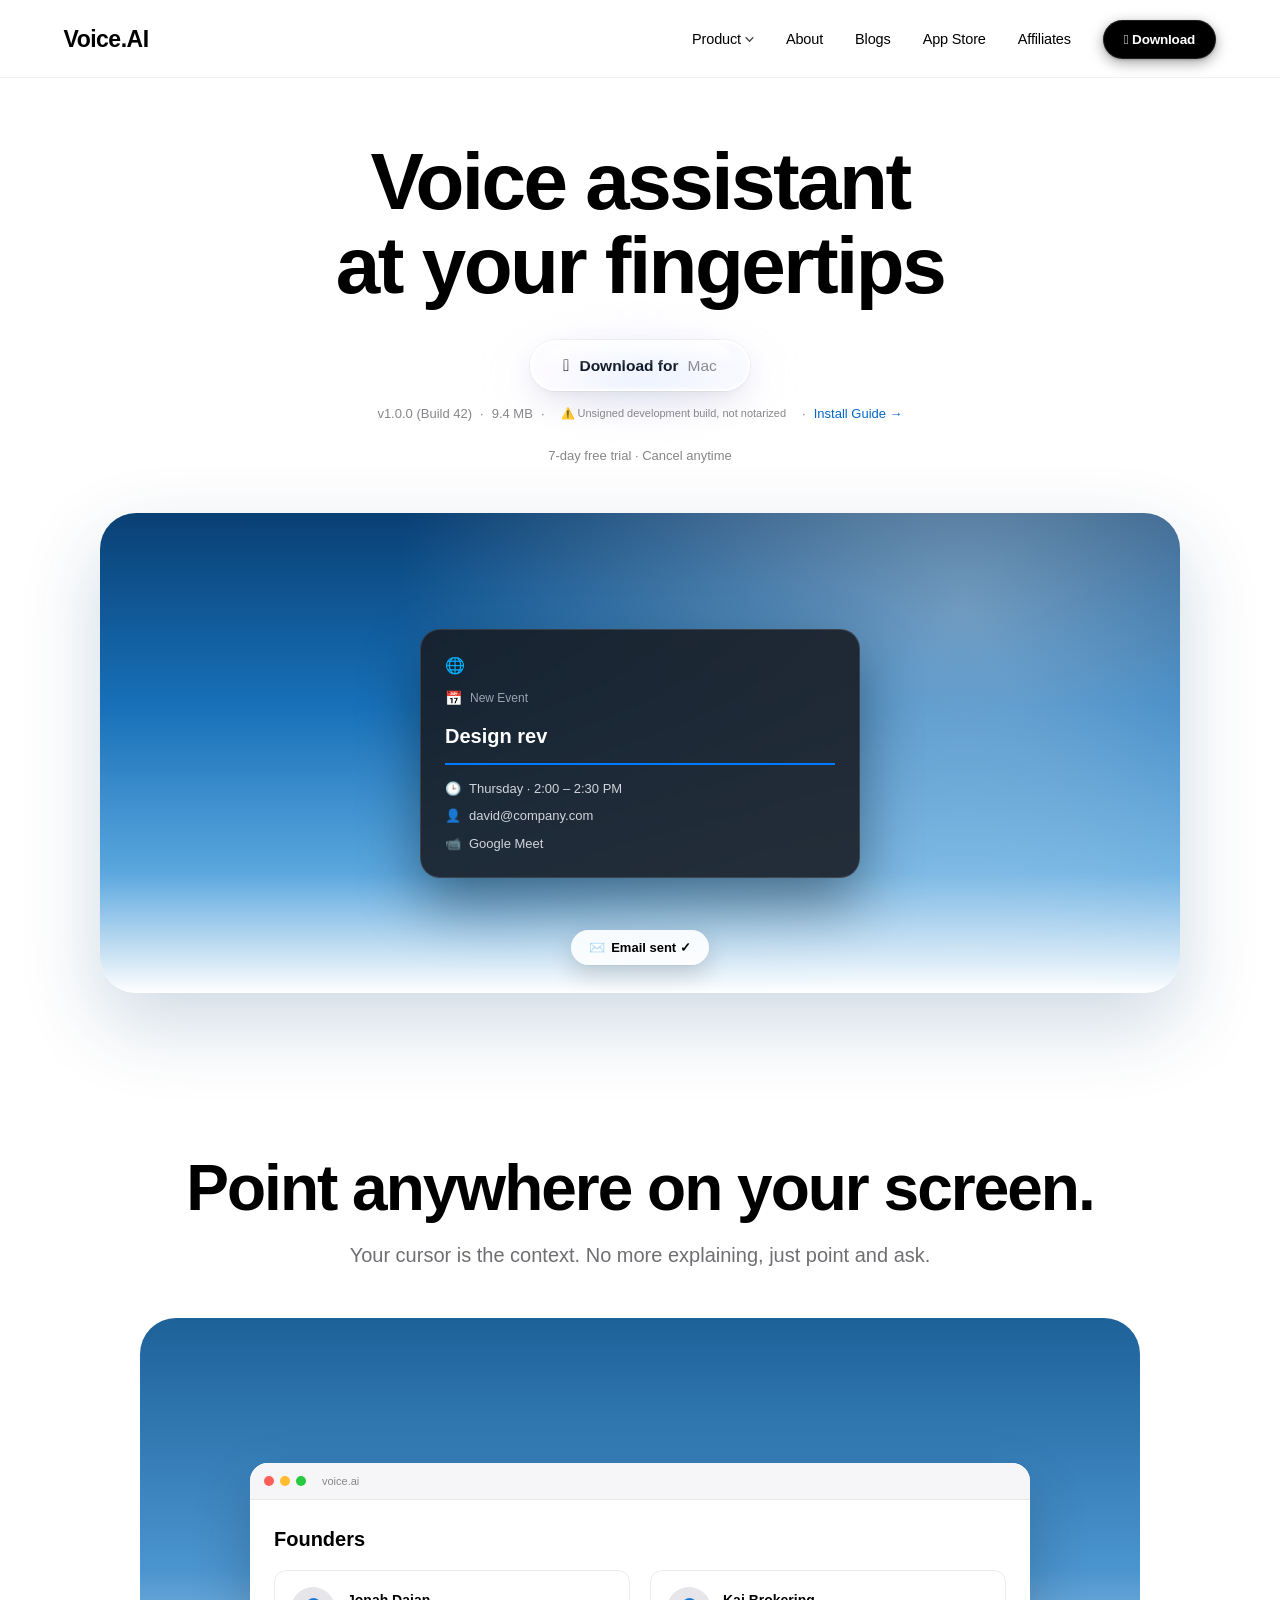
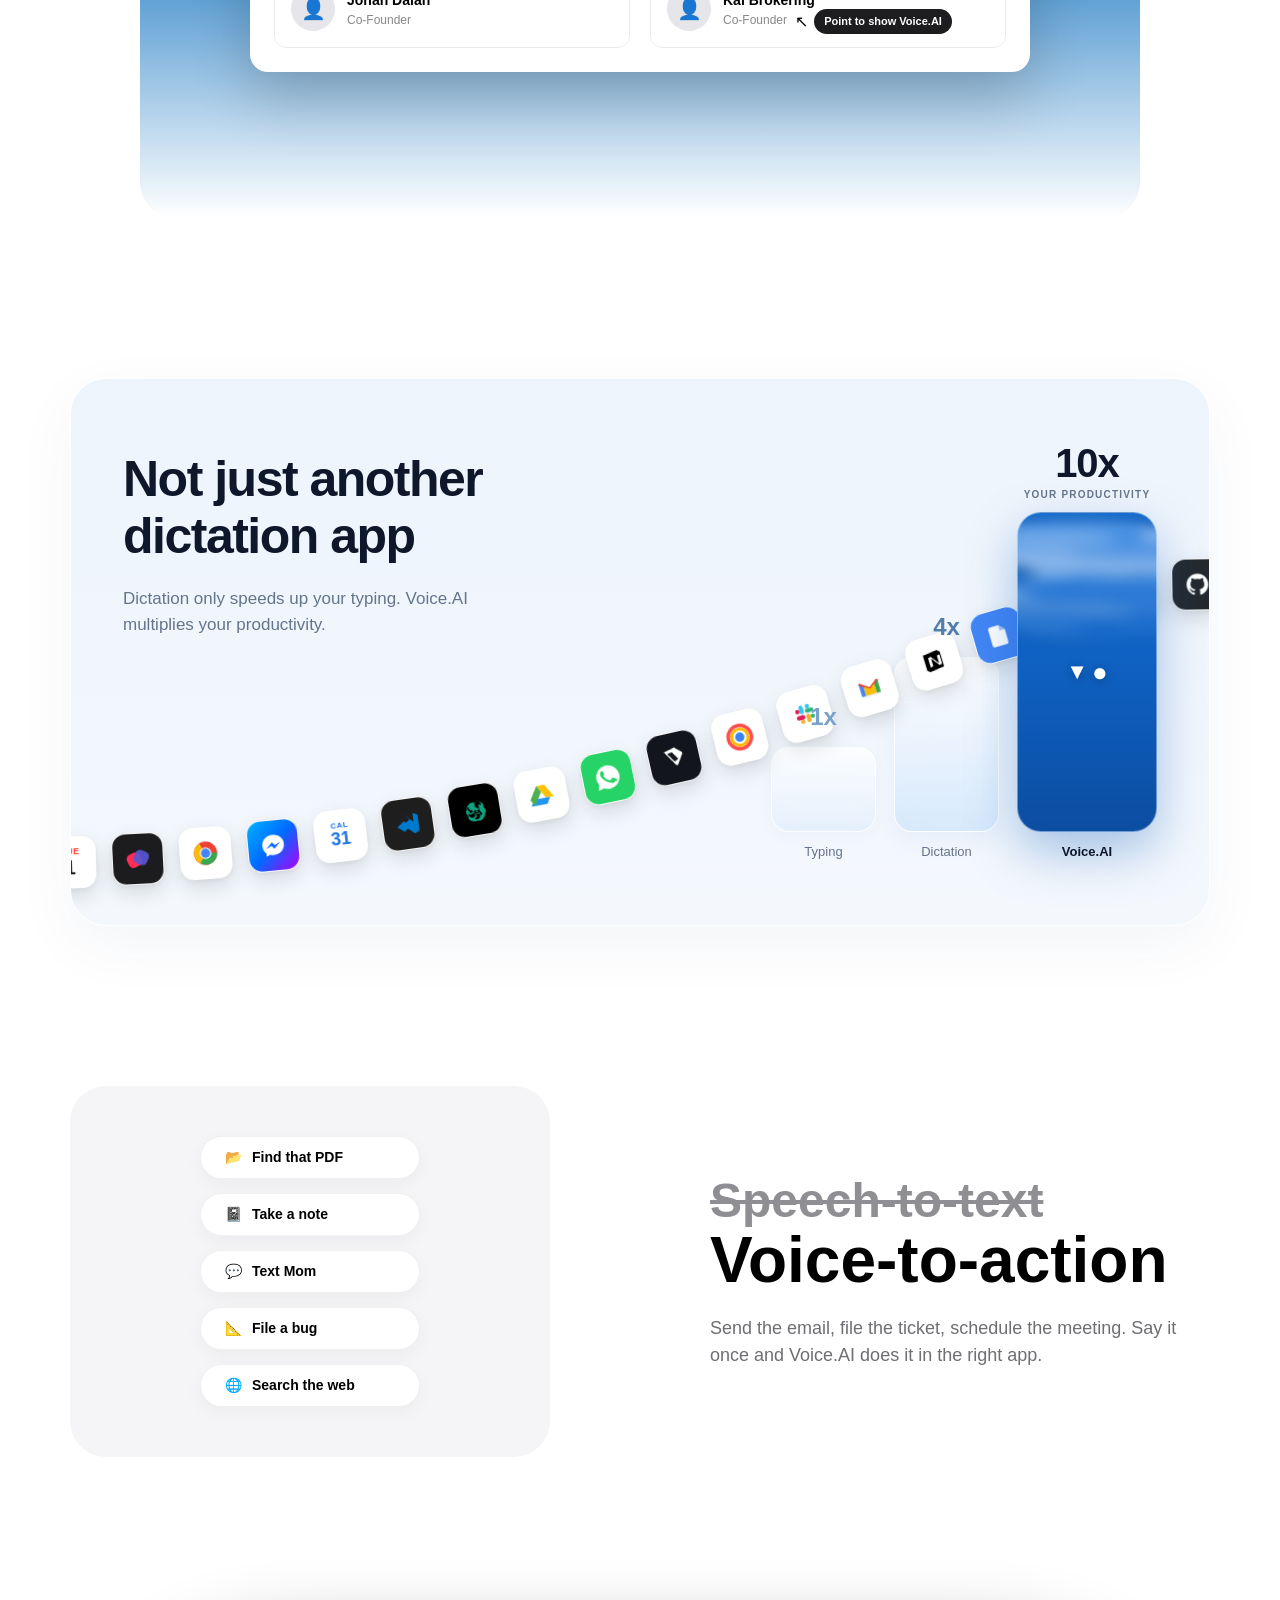
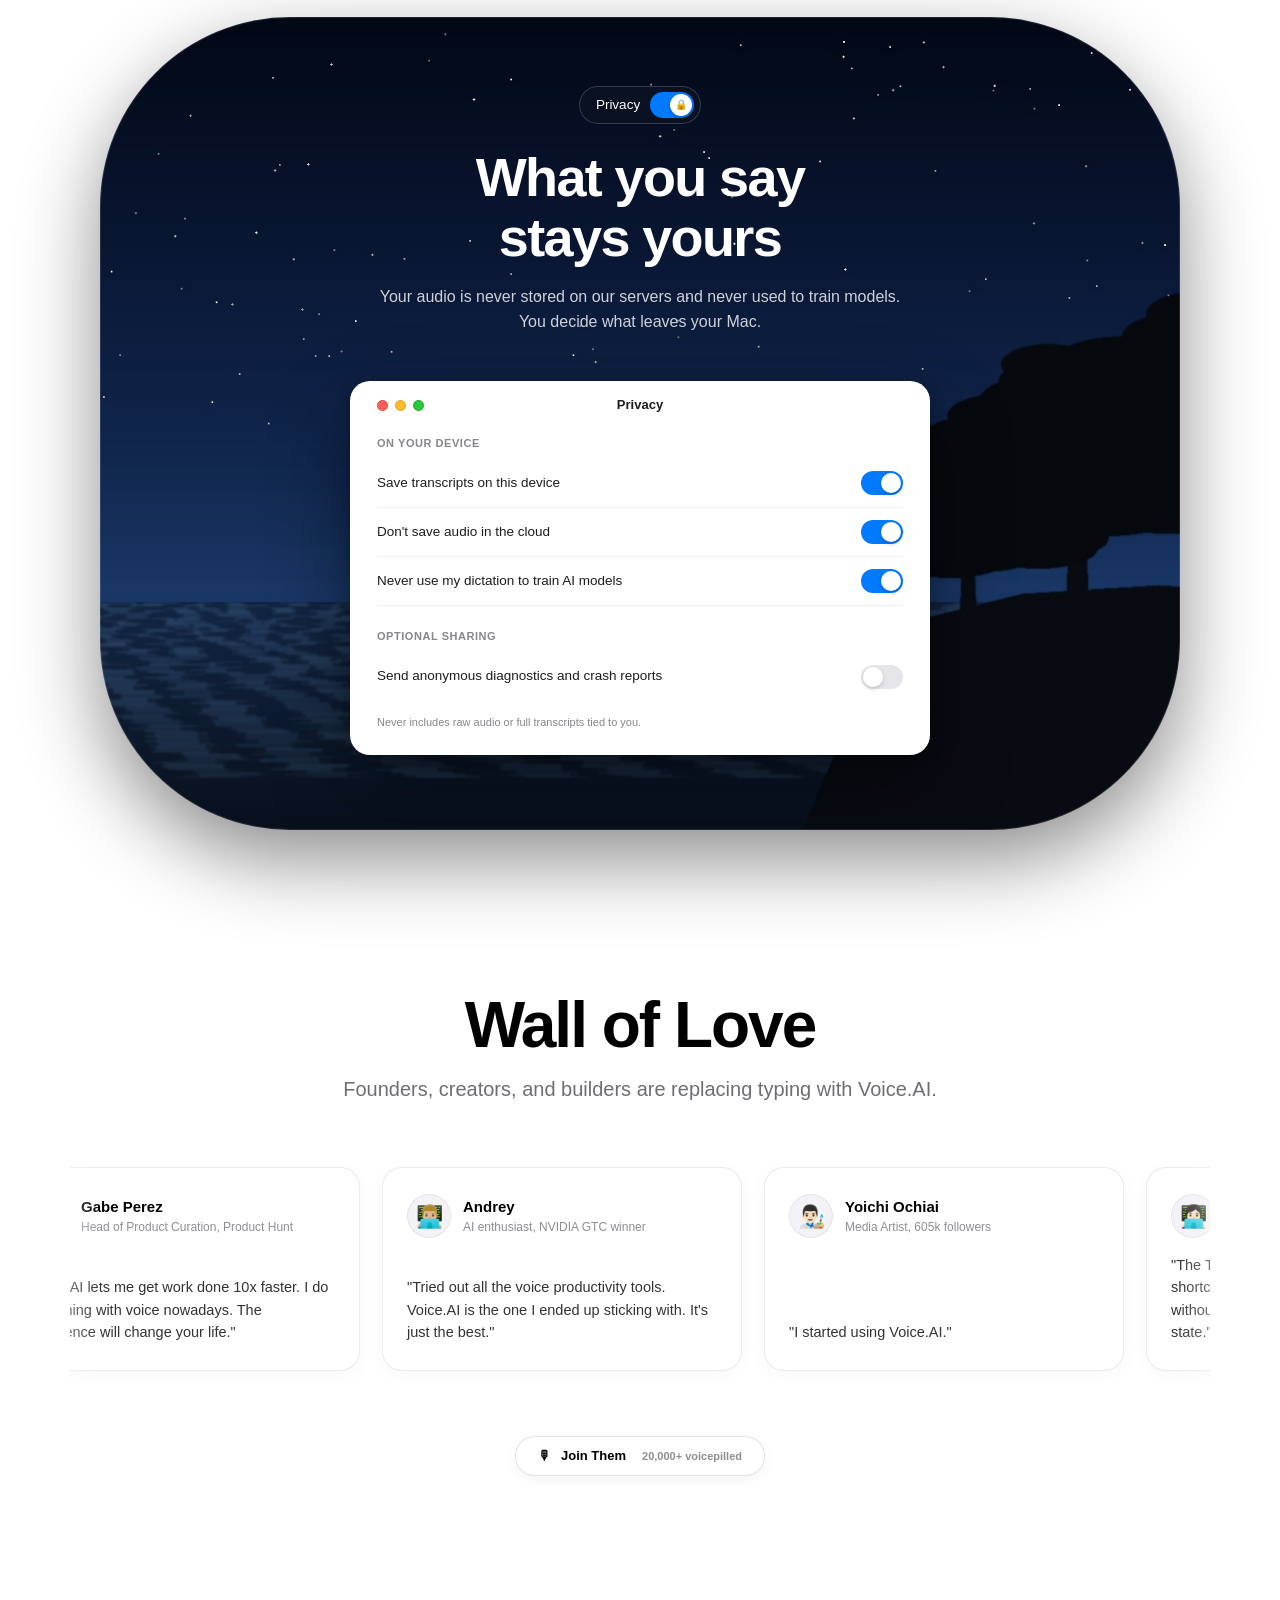
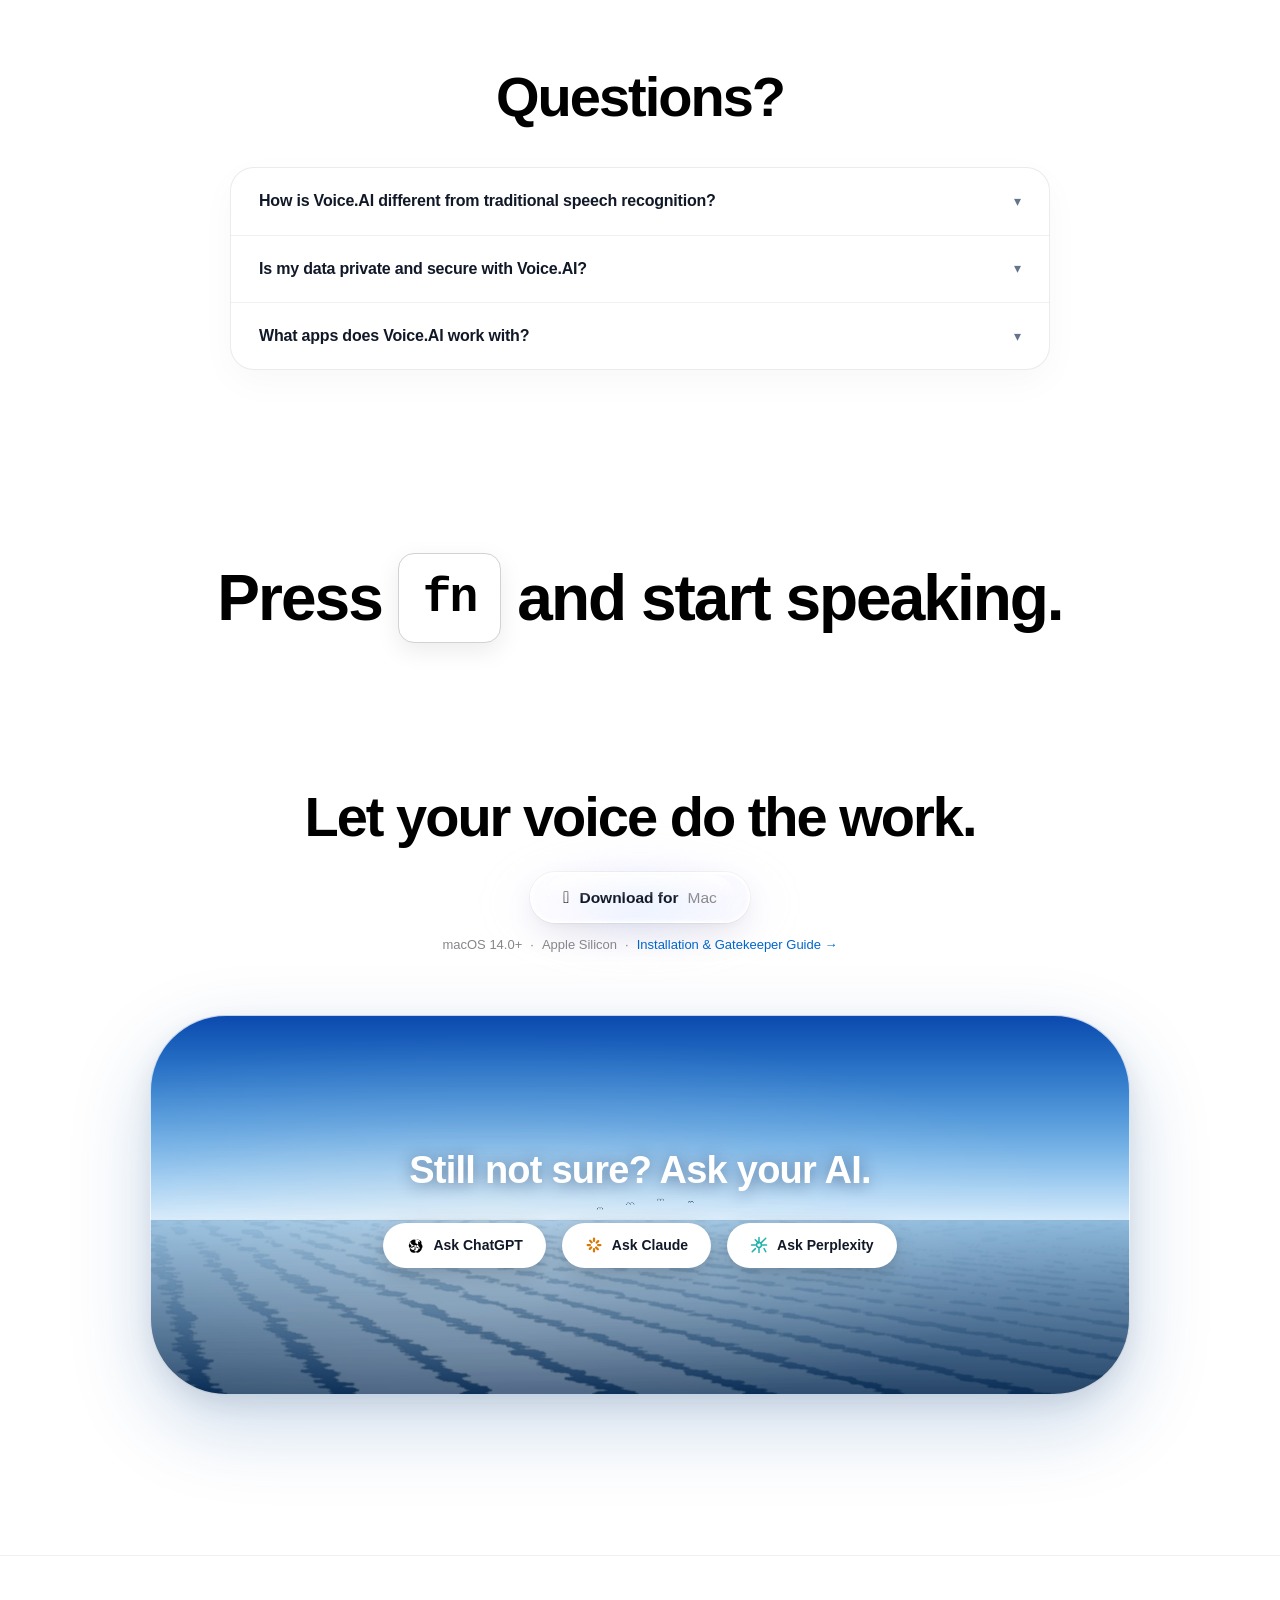
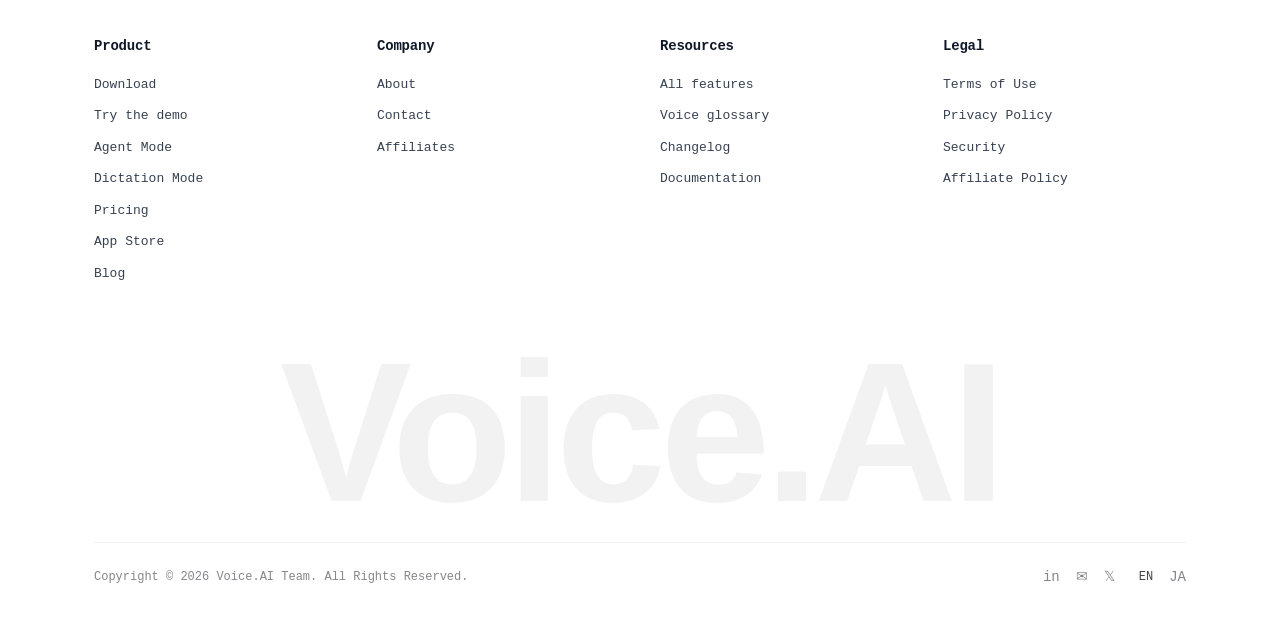
==== index.html @ 1e0ab258 "feat(web): marketing website, web companion application, and UI design assets - Modern landing page " ====
<!DOCTYPE html>
<html lang="en">
<head>
  <meta charset="UTF-8">
  <meta name="viewport" content="width=device-width, initial-scale=1.0">
  <title>Voice.AI — Voice assistant at your fingertips</title>
  <link rel="icon" type="image/png" href="assets/app-icon.png">
  <link rel="stylesheet" href="../tokens.css">
  <link rel="stylesheet" href="styles.css">
</head>
<body>

  <!-- Top Floating Notch Pill Navigation Header -->
  <header class="site-nav" id="mainHeader">
    <div class="nav-shell">
      <div class="site-logo-wrap">
        <a href="index.html" class="site-logo" title="Voice.AI">
          <span class="logo-text">Voice.AI</span>
          <span class="notch-logo-glyphs">
            <span class="notch-glyph-triangle">▼</span>
            <span class="notch-glyph-dot">●</span>
          </span>
        </a>
      </div>

      <nav class="nav-links-wrap" id="mainNavLinks">
        <a href="#features" class="nav-link">Product <svg width="9" height="5" viewBox="0 0 10 6" fill="none" stroke="currentColor" stroke-width="1.8" stroke-linecap="round" stroke-linejoin="round"><path d="M1 1L5 5L9 1"/></svg></a>
        <a href="about.html" class="nav-link">About</a>
        <a href="blog.html" class="nav-link">Blogs</a>
        <a href="app-store.html" class="nav-link">App Store</a>
        <a href="#affiliates" class="nav-link">Affiliates</a>
      </nav>

      <div class="nav-cta-wrap">
        <a href="download.html" class="btn-nav-download" id="headerDownloadBtn"> Download</a>
      </div>
    </div>
  </header>

  <!-- Hero Section -->
  <main>
    <section class="site-container hero-wrap">
      <h1 class="hero-main-heading">
        Voice assistant<br>at your fingertips
      </h1>

      <div class="hero-download-halo-wrap">
        <a href="download.html" class="btn-mac-download-pill" title="Download Voice.AI">
          <span class="btn-apple-logo"></span>
          <span class="btn-text-main">Download for</span>
          <span class="btn-text-muted">Mac</span>
        </a>
        <div style="font-size: 13px; color: #86868b; display: flex; align-items: center; gap: 8px; z-index: 1;">
          <span class="release-version-text">v1.0.0 (Build 42)</span> ·
          <span class="release-size-text">6.4 MB</span> ·
          <span class="release-status-badge status-unsigned" style="font-size: 11px; padding: 2px 8px; border-radius: 9999px;">⚠️ Unsigned dev build</span> ·
          <a href="download.html" style="color: #0066cc; text-decoration: none;">Install Guide →</a>
        </div>
      </div>

      <div class="hero-trial-note">7-day free trial · Cancel anytime</div>

      <!-- Panoramic Sky & Clouds Hero Mockup -->
      <div class="panoramic-hero-card">
        <div class="sky-clouds-overlay"></div>

        <div class="hero-calendar-modal">
          <div style="font-size: 16px; margin-bottom: 8px;">🌐</div>
          <div class="hero-gcal-badge">
            <span style="font-size: 14px;">📅</span>
            <span>New Event</span>
          </div>
          <div class="hero-event-title">Design rev</div>
          <div class="hero-event-row">
            <span>🕒</span>
            <span>Thursday · 2:00 – 2:30 PM</span>
          </div>
          <div class="hero-event-row">
            <span>👤</span>
            <span>david@company.com</span>
          </div>
          <div class="hero-event-row" style="margin-bottom: 0;">
            <span>📹</span>
            <span>Google Meet</span>
          </div>
        </div>

        <div class="floating-email-sent-chip">
          <span>✉️</span>
          <span>Email sent ✓</span>
        </div>
      </div>
    </section>

    <!-- Section 2: Point anywhere on your screen -->
    <section class="site-container section-point-anywhere">
      <h2 class="section-headline-lg">Point anywhere on your screen.</h2>
      <p class="section-subheadline">Your cursor is the context. No more explaining, just point and ask.</p>

      <div class="point-context-mockup">
        <div class="founders-window">
          <div class="window-titlebar">
            <div class="window-dots">
              <div class="w-dot w-dot-red"></div>
              <div class="w-dot w-dot-yellow"></div>
              <div class="w-dot w-dot-green"></div>
            </div>
            <span style="font-size: 11px; color: #888; margin-left: 8px;">voice.ai</span>
          </div>

          <div class="founders-content">
            <h3 style="font-size: 20px; font-weight: 700;">Founders</h3>
            <div class="founders-grid">
              <div class="founder-card-inner">
                <div style="width: 44px; height: 44px; border-radius: 50%; background: #e5e5ea; display: flex; align-items: center; justify-content: center; font-size: 20px;">👤</div>
                <div>
                  <div style="font-weight: 600; font-size: 14px;">Jonah Daian</div>
                  <div style="font-size: 12px; color: #888;">Co-Founder</div>
                </div>
              </div>

              <div class="founder-card-inner" style="position: relative;">
                <div style="width: 44px; height: 44px; border-radius: 50%; background: #e5e5ea; display: flex; align-items: center; justify-content: center; font-size: 20px;">👤</div>
                <div>
                  <div style="font-weight: 600; font-size: 14px;">Kai Brokering</div>
                  <div style="font-size: 12px; color: #888;">Co-Founder</div>
                </div>

                <div class="laser-cursor-pointer">
                  <span>↖</span>
                  <div class="cursor-pill-tooltip">Point to show Voice.AI</div>
                </div>
              </div>
            </div>
          </div>
        </div>
      </div>
    </section>

    <!-- Section 3: Not just another dictation app -->
    <section class="site-container section-not-just-dictation" id="features">
      <div class="not-dictation-card">
        <!-- Running Snake Curve Track (passes in front of 1x and 4x, weaves behind Voice.AI pillar) -->
        <div class="snake-track-container" id="snakeTrackContainer">
          <svg class="snake-svg-path-guide" viewBox="0 0 1140 440" preserveAspectRatio="none">
            <path id="snakeCurvePath" d="M -80,390 C 220,390 480,340 700,280 C 820,245 920,205 1020,180 C 1120,155 1200,165 1280,185" fill="none" />
          </svg>
        </div>

        <div class="not-dictation-text">
          <h2 class="section-headline-lg" style="font-size: 50px; font-weight: 800; letter-spacing: -0.03em; line-height: 1.15; text-align: left; margin-bottom: 20px; color: #0f172a;">
            Not just another<br>dictation app
          </h2>
          <p style="font-size: 17px; color: #64748b; line-height: 1.55; max-width: 420px; margin: 0;">
            Dictation only speeds up your typing. Voice.AI multiplies your productivity.
          </p>
        </div>

        <div class="productivity-pillars-row">
          <!-- Pillar 1: Typing -->
          <div class="prod-pillar-item">
            <span class="pillar-mult pillar-mult-1x">1x</span>
            <div class="prod-pillar pillar-typing"></div>
            <span class="pillar-foot-label">Typing</span>
          </div>

          <!-- Pillar 2: Dictation -->
          <div class="prod-pillar-item">
            <span class="pillar-mult pillar-mult-4x">4x</span>
            <div class="prod-pillar pillar-dictation"></div>
            <span class="pillar-foot-label">Dictation</span>
          </div>

          <!-- Pillar 3: Voice.AI with 10x YOUR PRODUCTIVITY header -->
          <div class="prod-pillar-item voiceos-pillar-wrap">
            <div class="pillars-10x-header">
              <div class="pillars-10x-badge">10x</div>
              <div class="pillars-10x-label">YOUR PRODUCTIVITY</div>
            </div>
            <div class="prod-pillar pillar-voiceos">
              <div class="voiceos-pillar-glyphs">
                <span class="voiceos-glyph-triangle">▼</span>
                <span class="voiceos-glyph-dot">●</span>
              </div>
            </div>
            <span class="pillar-foot-label voiceos-label">Voice.AI</span>
          </div>
        </div>
      </div>
    </section>

    <!-- Section 4: Speech-to-text -> Voice-to-action -->
    <section class="site-container section-voice-to-action">
      <div class="action-floating-card">
        <div class="action-float-pill">
          <span>📂</span>
          <span>Find that PDF</span>
        </div>
        <div class="action-float-pill">
          <span>📓</span>
          <span>Take a note</span>
        </div>
        <div class="action-float-pill">
          <span>💬</span>
          <span>Text Mom</span>
        </div>
        <div class="action-float-pill">
          <span>📐</span>
          <span>File a bug</span>
        </div>
        <div class="action-float-pill">
          <span>🌐</span>
          <span>Search the web</span>
        </div>
      </div>

      <div style="max-width: 500px;">
        <div class="strikethrough-tag">Speech-to-text</div>
        <h2 class="voice-to-action-title">Voice-to-action</h2>
        <p style="font-size: 18px; color: #6e6e73; line-height: 1.5;">
          Send the email, file the ticket, schedule the meeting. Say it once and Voice.AI does it in the right app.
        </p>
      </div>
    </section>

    <!-- Section 5: Panoramic Privacy Card (Stadium Capsule with Night Monterey Coast Visual) -->
    <section class="site-container section-privacy-panoramic">
      <div class="panoramic-privacy-card">
        <div class="privacy-toggle-badge">
          <span>Privacy</span>
          <div class="privacy-lock-switch">
            <span class="privacy-lock-icon">🔒</span>
          </div>
        </div>

        <h2 class="privacy-card-heading">
          What you say<br>stays yours
        </h2>
        <p class="privacy-card-subheading">
          Your audio is never stored on our servers and never used to train models. You decide what leaves your Mac.
        </p>

        <div class="privacy-settings-box">
          <div class="privacy-window-header">
            <div class="mac-traffic-lights">
              <span class="traffic-dot dot-red"></span>
              <span class="traffic-dot dot-yellow"></span>
              <span class="traffic-dot dot-green"></span>
            </div>
            <div class="privacy-window-title">Privacy</div>
          </div>

          <div class="privacy-group-label">ON YOUR DEVICE</div>
          
          <div class="privacy-row">
            <span>Save transcripts on this device</span>
            <div class="ios-switch ios-switch-on"></div>
          </div>
          <div class="privacy-row">
            <span>Don't save audio in the cloud</span>
            <div class="ios-switch ios-switch-on"></div>
          </div>
          <div class="privacy-row">
            <span>Never use my dictation to train AI models</span>
            <div class="ios-switch ios-switch-on"></div>
          </div>

          <div class="privacy-group-label" style="margin-top: 22px;">OPTIONAL SHARING</div>
          <div class="privacy-row" style="border-bottom: none;">
            <span>Send anonymous diagnostics and crash reports</span>
            <div class="ios-switch ios-switch-off"></div>
          </div>

          <div class="privacy-footnote">Never includes raw audio or full transcripts tied to you.</div>
        </div>
      </div>
    </section>

    <!-- Section 6: Wall of Love (Infinite Horizontal Marquee Moving Left to Right) -->
    <section class="site-container section-wall-of-love">
      <h2 class="section-headline-lg" style="margin-bottom: 14px;">Wall of Love</h2>
      <p class="section-subheadline" style="margin-bottom: 0;">Founders, creators, and builders are replacing typing with Voice.AI.</p>

      <div class="wall-marquee-container">
        <div class="wall-marquee-track">
          <!-- Set 1 -->
          <div class="testimonial-card">
            <div class="test-user-header">
              <div class="test-avatar">🧔🏻</div>
              <div>
                <div style="font-weight: 700; font-size: 15px;">Gabe Perez</div>
                <div style="font-size: 12px; color: #8e8e93;">Head of Product Curation, Product Hunt</div>
              </div>
            </div>
            <p class="test-quote">
              "Voice.AI lets me get work done 10x faster. I do everything with voice nowadays. The experience will change your life."
            </p>
          </div>

          <div class="testimonial-card">
            <div class="test-user-header">
              <div class="test-avatar">👨🏼‍💻</div>
              <div>
                <div style="font-weight: 700; font-size: 15px;">Andrey</div>
                <div style="font-size: 12px; color: #8e8e93;">AI enthusiast, NVIDIA GTC winner</div>
              </div>
            </div>
            <p class="test-quote">
              "Tried out all the voice productivity tools. Voice.AI is the one I ended up sticking with. It's just the best."
            </p>
          </div>

          <div class="testimonial-card">
            <div class="test-user-header">
              <div class="test-avatar">👨🏻‍🎨</div>
              <div>
                <div style="font-weight: 700; font-size: 15px;">Yoichi Ochiai</div>
                <div style="font-size: 12px; color: #8e8e93;">Media Artist, 605k followers</div>
              </div>
            </div>
            <p class="test-quote">
              "I started using Voice.AI."
            </p>
          </div>

          <div class="testimonial-card">
            <div class="test-user-header">
              <div class="test-avatar">👩🏻‍💻</div>
              <div>
                <div style="font-weight: 700; font-size: 15px;">Sara Chen</div>
                <div style="font-size: 12px; color: #8e8e93;">Staff Product Designer</div>
              </div>
            </div>
            <p class="test-quote">
              "The Tahoe glass floating UI and keyboard shortcuts feel completely native. Dictating specs without touching the keyboard is pure flow state."
            </p>
          </div>

          <div class="testimonial-card">
            <div class="test-user-header">
              <div class="test-avatar">⚡️</div>
              <div>
                <div style="font-weight: 700; font-size: 15px;">David K.</div>
                <div style="font-size: 12px; color: #8e8e93;">Founder &amp; CEO</div>
              </div>
            </div>
            <p class="test-quote">
              "I reply to 150+ Slack messages and emails every single morning using Voice.AI. Cut my morning communications time in half."
            </p>
          </div>

          <div class="testimonial-card">
            <div class="test-user-header">
              <div class="test-avatar">👨🏽‍💻</div>
              <div>
                <div style="font-weight: 700; font-size: 15px;">Marcus Vance</div>
                <div style="font-size: 12px; color: #8e8e93;">Senior macOS Engineer</div>
              </div>
            </div>
            <p class="test-quote">
              "The local offline Whisper models are blindingly fast. Zero latency, works on airplane mode, and never uploads voice data to random servers."
            </p>
          </div>

          <!-- Set 2 (Exact duplicate for seamless infinite loop) -->
          <div class="testimonial-card">
            <div class="test-user-header">
              <div class="test-avatar">🧔🏻</div>
              <div>
                <div style="font-weight: 700; font-size: 15px;">Gabe Perez</div>
                <div style="font-size: 12px; color: #8e8e93;">Head of Product Curation, Product Hunt</div>
              </div>
            </div>
            <p class="test-quote">
              "Voice.AI lets me get work done 10x faster. I do everything with voice nowadays. The experience will change your life."
            </p>
          </div>

          <div class="testimonial-card">
            <div class="test-user-header">
              <div class="test-avatar">👨🏼‍💻</div>
              <div>
                <div style="font-weight: 700; font-size: 15px;">Andrey</div>
                <div style="font-size: 12px; color: #8e8e93;">AI enthusiast, NVIDIA GTC winner</div>
              </div>
            </div>
            <p class="test-quote">
              "Tried out all the voice productivity tools. Voice.AI is the one I ended up sticking with. It's just the best."
            </p>
          </div>

          <div class="testimonial-card">
            <div class="test-user-header">
              <div class="test-avatar">👨🏻‍🎨</div>
              <div>
                <div style="font-weight: 700; font-size: 15px;">Yoichi Ochiai</div>
                <div style="font-size: 12px; color: #8e8e93;">Media Artist, 605k followers</div>
              </div>
            </div>
            <p class="test-quote">
              "I started using Voice.AI."
            </p>
          </div>

          <div class="testimonial-card">
            <div class="test-user-header">
              <div class="test-avatar">👩🏻‍💻</div>
              <div>
                <div style="font-weight: 700; font-size: 15px;">Sara Chen</div>
                <div style="font-size: 12px; color: #8e8e93;">Staff Product Designer</div>
              </div>
            </div>
            <p class="test-quote">
              "The Tahoe glass floating UI and keyboard shortcuts feel completely native. Dictating specs without touching the keyboard is pure flow state."
            </p>
          </div>

          <div class="testimonial-card">
            <div class="test-user-header">
              <div class="test-avatar">⚡️</div>
              <div>
                <div style="font-weight: 700; font-size: 15px;">David K.</div>
                <div style="font-size: 12px; color: #8e8e93;">Founder &amp; CEO</div>
              </div>
            </div>
            <p class="test-quote">
              "I reply to 150+ Slack messages and emails every single morning using Voice.AI. Cut my morning communications time in half."
            </p>
          </div>

          <div class="testimonial-card">
            <div class="test-user-header">
              <div class="test-avatar">👨🏽‍💻</div>
              <div>
                <div style="font-weight: 700; font-size: 15px;">Marcus Vance</div>
                <div style="font-size: 12px; color: #8e8e93;">Senior macOS Engineer</div>
              </div>
            </div>
            <p class="test-quote">
              "The local offline Whisper models are blindingly fast. Zero latency, works on airplane mode, and never uploads voice data to random servers."
            </p>
          </div>
        </div>
      </div>

      <div class="join-them-pill">
        <span>🎙</span>
        <span>Join Them</span>
        <span style="color: #8e8e93; font-size: 11px; margin-left: 6px;">20,000+ voicepilled</span>
      </div>
    </section>

    <!-- Section 7: Questions? FAQ -->
    <section class="site-container section-faq">
      <h2 class="section-headline-lg" style="font-size: 56px; font-weight: 800; letter-spacing: -2px; margin-bottom: 20px;">Questions?</h2>

      <div class="faq-accordions-wrap">
        <!-- Question 1 -->
        <div class="faq-item" onclick="toggleFaq(this)">
          <div class="faq-header">
            <span class="faq-question">How is Voice.AI different from traditional speech recognition?</span>
            <span class="faq-chevron">▾</span>
          </div>
          <div class="faq-answer">
            <p>
              Traditional dictation only transcribes your literal speech word-for-word, including verbal fillers ("um", "uh"), awkward formatting errors, and typos. Voice.AI is an active AI voice operating system powered by on-device Whisper models and contextual LLM post-processing. It understands your intent, removes verbal clutter, and formats thoughts in real time. Beyond typing, <strong>Agent Mode</strong> turns spoken commands directly into actions—like summarizing email threads, scheduling meetings, creating Linear tickets, and automating multi-step tasks across your Mac.
            </p>
          </div>
        </div>

        <!-- Question 2 -->
        <div class="faq-item" onclick="toggleFaq(this)">
          <div class="faq-header">
            <span class="faq-question">Is my data private and secure with Voice.AI?</span>
            <span class="faq-chevron">▾</span>
          </div>
          <div class="faq-answer">
            <p>
              Yes, completely. Voice.AI is built privacy-first: your audio is transcribed on-device using local Apple Silicon-optimized Whisper models. Your voice recordings are never stored on our servers and are never used to train public AI models. All network communication utilizes FIPS-compliant TLS 1.2+ encryption, and you have complete toggle-level control over what leaves your device. What you say stays yours.
            </p>
          </div>
        </div>

        <!-- Question 3 -->
        <div class="faq-item" onclick="toggleFaq(this)">
          <div class="faq-header">
            <span class="faq-question">What apps does Voice.AI work with?</span>
            <span class="faq-chevron">▾</span>
          </div>
          <div class="faq-answer">
            <p>
              Voice.AI works with <strong>every application</strong> on your computer. In <strong>Dictation Mode</strong>, placing your cursor into any text field—whether in Slack, Notion, Gmail, VS Code, Obsidian, Apple Notes, or Google Docs—instantly inputs clean, formatted text. In <strong>Agent Mode</strong>, Voice.AI features deep native integrations with over 20+ applications (including Google Calendar, Linear, Jira, Apple Mail, WhatsApp, Telegram, and Chrome) plus Model Context Protocol (MCP) server support for custom developer tooling.
            </p>
          </div>
        </div>
      </div>
    </section>

    <!-- Section 8: Press fn and start speaking -->
    <section class="site-container section-press-fn">
      <div class="press-fn-heading">
        <span>Press</span>
        <div class="big-fn-keycap">fn</div>
        <span>and start speaking.</span>
      </div>
    </section>

    <!-- Section 9: Let your voice do the work & Ask your AI -->
    <section class="site-container" style="text-align: center; padding: 60px 0;">
      <h2 class="section-headline-lg" style="font-size: 56px; margin-bottom: 24px;">Let your voice do the work.</h2>
      
      <div class="hero-download-halo-wrap" style="margin-bottom: 48px;">
        <a href="download.html" class="btn-mac-download-pill" title="Download Voice.AI">
          <span class="btn-apple-logo"></span>
          <span class="btn-text-main">Download for</span>
          <span class="btn-text-muted">Mac</span>
        </a>
        <div style="font-size: 13px; color: #86868b; display: flex; align-items: center; gap: 8px; z-index: 1;">
          <span>macOS 14.0+</span> ·
          <span>Apple Silicon</span> ·
          <a href="download.html" style="color: #0066cc; text-decoration: none;">Installation &amp; Gatekeeper Guide →</a>
        </div>
      </div>

      <!-- Panoramic Ask your AI Ocean Card (Curved rounded container) -->
      <div class="panoramic-ai-ocean-card">
        <h3 class="panoramic-ai-ocean-heading">Still not sure? Ask your AI.</h3>
        <div class="ai-relay-pills-row">
          <a href="https://chatgpt.com/?q=Review+Voice.AI+and+its+features+as+an+AI+voice+assistant+for+Mac" target="_blank" rel="noopener noreferrer" class="ai-relay-pill">
            <svg width="18" height="18" viewBox="0 0 24 24" fill="#000000">
              <path d="M20.5 10.5a4.8 4.8 0 00-.4-3.4 5 5 0 00-4.3-2.5 4.8 4.8 0 00-3.3.4 5 5 0 00-6 1.8 4.8 4.8 0 00-1.8 3.3 5 5 0 00.5 6.2 4.8 4.8 0 00.4 3.4 5 5 0 004.3 2.5 4.8 4.8 0 003.3-.4 5 5 0 006-1.8 4.8 4.8 0 001.8-3.3 5 5 0 00-.5-6.2zm-7.6 10.1a3.6 3.6 0 01-2.2-.8l1.7-1a.6.6 0 00.3-.5v-4.1l3.5 2v2.2a3.7 3.7 0 01-3.3 2.2zm-6.7-3.8a3.7 3.7 0 01-.5-2.3l1.7 1a.6.6 0 00.6 0l3.5-2v4.1l-1.9 1.1a3.7 3.7 0 01-3.4-1.9zm-1.1-7.2a3.6 3.6 0 011.7-1.5v2a.6.6 0 00.3.5l3.5 2-3.5 2v-2.2a3.7 3.7 0 01-2-2.8zm11 1.7l-3.5-2v-4.1l1.9-1.1a3.7 3.7 0 013.4 1.9 3.6 3.6 0 01.5 2.3l-1.7-1a.6.6 0 00-.6 0zm2.2 4.9a3.7 3.7 0 01-1.7 1.5v-2a.6.6 0 00-.3-.5l-3.5-2 3.5-2v2.2a3.7 3.7 0 012 2.8zm-7.5-3.3l1.7-1 1.7 1v2l-1.7 1-1.7-1v-2z"/>
            </svg>
            <span>Ask ChatGPT</span>
          </a>
          <a href="https://claude.ai/new?q=What+is+Voice.AI+and+how+does+its+voice+assistant+differ+from+standard+dictation%3F" target="_blank" rel="noopener noreferrer" class="ai-relay-pill">
            <svg width="18" height="18" viewBox="0 0 24 24" fill="#D97706">
              <path d="M12 2a1.5 1.5 0 011.5 1.5v3.1a1.5 1.5 0 01-3 0V3.5A1.5 1.5 0 0112 2zm6.7 3.8a1.5 1.5 0 010 2.1l-2.2 2.2a1.5 1.5 0 01-2.1-2.1l2.2-2.2a1.5 1.5 0 012.1 0zM22 12a1.5 1.5 0 01-1.5 1.5h-3.1a1.5 1.5 0 010-3h3.1A1.5 1.5 0 0122 12zm-3.8 6.7a1.5 1.5 0 01-2.1 0l-2.2-2.2a1.5 1.5 0 112.1-2.1l2.2 2.2a1.5 1.5 0 010 2.1zM12 22a1.5 1.5 0 01-1.5-1.5v-3.1a1.5 1.5 0 013 0v3.1A1.5 1.5 0 0112 22zm-6.7-3.8a1.5 1.5 0 010-2.1l2.2-2.2a1.5 1.5 0 012.1 2.1l-2.2 2.2a1.5 1.5 0 01-2.1 0zM2 12a1.5 1.5 0 011.5-1.5h3.1a1.5 1.5 0 010 3H3.5A1.5 1.5 0 012 12zm3.8-6.7a1.5 1.5 0 012.1 0l2.2 2.2a1.5 1.5 0 01-2.1 2.1l-2.2-2.2a1.5 1.5 0 010-2.1z"/>
            </svg>
            <span>Ask Claude</span>
          </a>
          <a href="https://www.perplexity.ai/search?q=Review+Voice.AI+Mac+voice+assistant" target="_blank" rel="noopener noreferrer" class="ai-relay-pill">
            <svg width="18" height="18" viewBox="0 0 24 24" fill="none" stroke="#20B2AA" stroke-width="2" stroke-linecap="round" stroke-linejoin="round">
              <circle cx="12" cy="12" r="3.2"/>
              <path d="M12 2v6m0 8v6M2 12h6m8 0h6m-15-7l4.2 4.2m7.6 7.6L21 21M3 21l4.2-4.2m7.6-7.6L21 3"/>
            </svg>
            <span>Ask Perplexity</span>
          </a>
        </div>
      </div>
    </section>
  </main>

  <!-- 4-Column Footer & Giant Watermark -->
  <footer class="site-footer">
    <div class="site-container">
      <div class="footer-nav-grid">
        <div>
          <div class="footer-col-title">Product</div>
          <div class="footer-links-list">
            <a href="download.html" class="footer-link">Download</a>
            <a href="../app/index.html" class="footer-link" target="_blank">Try the demo</a>
            <a href="../app/index.html" class="footer-link">Agent Mode</a>
            <a href="../app/index.html" class="footer-link">Dictation Mode</a>
            <a href="#pricing" class="footer-link">Pricing</a>
            <a href="app-store.html" class="footer-link">App Store</a>
            <a href="blog.html" class="footer-link">Blog</a>
          </div>
        </div>

        <div>
          <div class="footer-col-title">Company</div>
          <div class="footer-links-list">
            <a href="about.html" class="footer-link">About</a>
            <a href="about.html#contact" class="footer-link">Contact</a>
            <a href="#affiliates" class="footer-link">Affiliates</a>
          </div>
        </div>

        <div>
          <div class="footer-col-title">Resources</div>
          <div class="footer-links-list">
            <a href="#features" class="footer-link">All features</a>
            <a href="#glossary" class="footer-link">Voice glossary</a>
            <a href="#changelog" class="footer-link">Changelog</a>
            <a href="#docs" class="footer-link">Documentation</a>
          </div>
        </div>

        <div>
          <div class="footer-col-title">Legal</div>
          <div class="footer-links-list">
            <a href="#terms" class="footer-link">Terms of Use</a>
            <a href="#privacy" class="footer-link">Privacy Policy</a>
            <a href="#security" class="footer-link">Security</a>
            <a href="#affiliate-policy" class="footer-link">Affiliate Policy</a>
          </div>
        </div>
      </div>

      <!-- Giant Watermark -->
      <div class="giant-footer-watermark">Voice.AI</div>

      <!-- Bottom Bar -->
      <div class="footer-bottom-bar">
        <div>Copyright © 2026 Voice.AI Team. All Rights Reserved.</div>
        <div class="footer-social-links">
          <a href="#" class="footer-social-link" title="LinkedIn">in</a>
          <a href="#" class="footer-social-link" title="Email">✉</a>
          <a href="#" class="footer-social-link" title="X">𝕏</a>
          <span style="color: #444; margin-left: 8px;">EN</span>
          <a href="#" class="footer-social-link">JA</a>
        </div>
      </div>
    </div>
  </footer>

  <script>
    // Morph header to floating notch pill on scroll
    function handleNavScroll() {
      if (window.scrollY > 40) {
        document.body.classList.add('scrolled');
      } else {
        document.body.classList.remove('scrolled');
      }
    }
    window.addEventListener('scroll', handleNavScroll, { passive: true });
    window.addEventListener('DOMContentLoaded', handleNavScroll);
    handleNavScroll();

    // FAQ Accordion Toggle
    function toggleFaq(item) {
      const isCurrentlyActive = item.classList.contains('active');
      document.querySelectorAll('.faq-item').forEach(el => el.classList.remove('active'));
      if (!isCurrentlyActive) {
        item.classList.add('active');
      }
    }
  </script>
  <script src="release.js"></script>
  <script src="snake-animation.js"></script>
</body>
</html>
---- tokens.css ----
:root {
  /* =========================================================================
     VoiceOS Design System Tokens (Generated strictly from DESIGN.md & Screenshots)
     macOS Tahoe Liquid Glass & Restrained Editorial Web Palette
     ========================================================================= */

  /* Surface & Background Colors */
  --color-bg-canvas: #09090b;
  --color-bg-window-light: rgba(248, 249, 250, 0.88);
  --color-bg-window-dark: rgba(18, 18, 20, 0.88);
  --color-bg-surface-light: #ffffff;
  --color-bg-surface-dark: #161618;
  --color-bg-surface-elevated-light: #f4f4f5;
  --color-bg-surface-elevated-dark: #222226;
  --color-bg-hud: rgba(14, 14, 16, 0.94);
  --color-bg-notch-pill: #000000;
  --color-bg-input-dark: rgba(255, 255, 255, 0.07);
  --color-bg-input-light: rgba(0, 0, 0, 0.04);

  /* Typography Colors */
  --color-text-primary-light: #111111;
  --color-text-primary-dark: #f5f5f7;
  --color-text-secondary-light: #6e6e73;
  --color-text-secondary-dark: #a1a1aa;
  --color-text-muted-light: #86868b;
  --color-text-muted-dark: #71717a;
  --color-text-accent: #0066cc;
  --color-text-accent-dark: #2997ff;

  /* Borders & Dividers */
  --color-border-subtle-light: rgba(0, 0, 0, 0.06);
  --color-border-subtle-dark: rgba(255, 255, 255, 0.08);
  --color-border-strong-light: rgba(0, 0, 0, 0.12);
  --color-border-strong-dark: rgba(255, 255, 255, 0.16);
  --color-border-glass-specular: rgba(255, 255, 255, 0.22);

  /* Semantic Accent & Status */
  --color-accent-blue: #0071e3;
  --color-accent-green: #34c759;
  --color-accent-amber: #ff9f0a;
  --color-accent-red: #ff453a;
  --color-accent-purple: #af52de;

  /* Typography Scale */
  --font-family-sans: -apple-system, BlinkMacSystemFont, "SF Pro Display", "SF Pro Text", "Helvetica Neue", sans-serif;
  --font-family-mono: "SF Mono", Menlo, Monaco, Consolas, monospace;

  --font-size-xs: 11px;
  --font-size-sm: 13px;
  --font-size-base: 14px;
  --font-size-md: 15px;
  --font-size-lg: 17px;
  --font-size-xl: 20px;
  --font-size-2xl: 24px;
  --font-size-3xl: 32px;
  --font-size-4xl: 44px;

  --font-weight-regular: 400;
  --font-weight-medium: 500;
  --font-weight-semibold: 600;
  --font-weight-bold: 700;

  --line-height-tight: 1.15;
  --line-height-normal: 1.45;
  --line-height-relaxed: 1.6;

  /* Radius Scale */
  --radius-xs: 4px;
  --radius-sm: 8px;
  --radius-md: 12px;
  --radius-lg: 16px;
  --radius-xl: 20px;
  --radius-2xl: 24px;
  --radius-pill: 9999px;

  /* Spacing Scale */
  --space-1: 4px;
  --space-2: 8px;
  --space-3: 12px;
  --space-4: 16px;
  --space-5: 20px;
  --space-6: 24px;
  --space-8: 32px;
  --space-10: 40px;
  --space-12: 48px;
  --space-16: 64px;

  /* Shadows */
  --shadow-sm: 0 1px 3px rgba(0, 0, 0, 0.08);
  --shadow-md: 0 4px 12px rgba(0, 0, 0, 0.06);
  --shadow-lg: 0 12px 32px rgba(0, 0, 0, 0.12);
  --shadow-hud: 0 20px 48px rgba(0, 0, 0, 0.35);

  /* Glass Blur & Transitions */
  --blur-window: 30px;
  --blur-hud: 40px;
  --transition-spring: cubic-bezier(0.16, 1, 0.3, 1);
  --transition-duration: 220ms;
}
---- styles.css ----
/* ==========================================================================
   Voice.AI Public Website Styles
   Exact reproduction of website-design-refs/ screenshots
   ========================================================================== */

:root {
  --font-sans: -apple-system, BlinkMacSystemFont, "SF Pro Display", "SF Pro Text", "Helvetica Neue", Arial, sans-serif;
  --font-mono: "SF Mono", Menlo, Monaco, Consolas, "Liberation Mono", monospace;
  --color-bg: #ffffff;
  --color-text-main: #000000;
  --color-text-muted: #6e6e73;
  --color-text-light-muted: #86868b;
  --color-border-subtle: rgba(0, 0, 0, 0.08);
  --color-pill-bg: #f5f5f7;
  --radius-pill: 9999px;
  --radius-card: 28px;
  --radius-card-lg: 36px;
  --radius-card-sm: 18px;
}

* {
  margin: 0;
  padding: 0;
  box-sizing: border-box;
}

body {
  font-family: var(--font-sans);
  background-color: var(--color-bg);
  color: var(--color-text-main);
  -webkit-font-smoothing: antialiased;
  -moz-osx-font-smoothing: grayscale;
  line-height: 1.5;
  overflow-x: hidden;
}

.site-container {
  max-width: 1140px;
  margin: 0 auto;
  padding: 0 24px;
}

/* ==========================================================================
   Top Navigation & Morphing Floating Notch Pill
   - Unscrolled (top of page): Clean wide header with "Voice.AI" logo, nav links, and CTA
   - Scrolled (anywhere on website): Morphs into centered water droplet liquid notch pill
     with '▼ ●' glyphs, refractive optical blur, meniscus specular highlights, and gloss sheen
   ========================================================================== */
.site-nav {
  position: fixed;
  top: 0;
  left: 0;
  right: 0;
  z-index: 1000;
  display: flex;
  justify-content: center;
  align-items: flex-start;
  padding: 0;
  pointer-events: none;
  background: transparent;
  transition: all 0.32s cubic-bezier(0.16, 1, 0.3, 1);
  transform: translateZ(0);
}

/* Base Nav Container */
.nav-shell {
  position: relative;
  pointer-events: auto;
  margin: 0 auto;
  display: flex;
  align-items: center;
  transition: all 0.32s cubic-bezier(0.16, 1, 0.3, 1);
  transform: translateZ(0);
}

/* Top Unscrolled State: Frosted glass transparent + blurry header */
body:not(.scrolled) .site-nav {
  background: rgba(255, 255, 255, 0.68);
  backdrop-filter: blur(24px) saturate(190%);
  -webkit-backdrop-filter: blur(24px) saturate(190%);
  border-bottom: 1px solid rgba(0, 0, 0, 0.05);
}

body:not(.scrolled) .nav-shell {
  width: calc(100% - 64px);
  max-width: 1260px;
  padding: 20px 32px 18px 32px;
  justify-content: space-between;
  background: transparent;
  border: none;
  border-radius: 0;
  box-shadow: none;
}

body:not(.scrolled) .nav-shell::before {
  opacity: 0;
  display: none;
}

body:not(.scrolled) .site-logo-wrap {
  flex-shrink: 0;
}

body:not(.scrolled) .logo-text {
  display: inline-block;
  font-family: -apple-system, BlinkMacSystemFont, "SF Pro Display", "SF Pro Text", -system-ui, "Helvetica Neue", sans-serif;
  font-size: 23px;
  font-weight: 700;
  color: #000000;
  letter-spacing: -0.5px;
  line-height: 1;
  user-select: none;
}

body:not(.scrolled) .notch-logo-glyphs {
  display: none;
}

body:not(.scrolled) .nav-links-wrap {
  margin-left: auto;
  margin-right: 32px;
  gap: 32px;
}

body:not(.scrolled) .nav-link {
  color: #000000;
  font-size: 14.5px;
  font-weight: 500;
  letter-spacing: -0.15px;
  text-shadow: none;
}

body:not(.scrolled) .btn-nav-download {
  padding: 8.5px 20px;
  font-size: 13.5px;
  font-weight: 600;
  background: #000000;
  color: #ffffff !important;
}

/* Scrolled State: Centered Water Droplet Liquid Notch Pill (Extra transparent + heavy optical blur) */
body.scrolled .site-nav {
  background: transparent;
  border-bottom: none;
  backdrop-filter: none;
  -webkit-backdrop-filter: none;
}

body.scrolled .nav-shell {
  width: auto;
  max-width: fit-content;
  margin: 0 auto;
  gap: 28px;
  padding: 9px 28px 11px 28px;
  /* Water droplet transparent liquid glass gradient */
  background: linear-gradient(180deg, rgba(255, 255, 255, 0.52) 0%, rgba(255, 255, 255, 0.16) 60%, rgba(240, 248, 255, 0.32) 100%);
  backdrop-filter: blur(30px) saturate(210%) contrast(105%);
  -webkit-backdrop-filter: blur(30px) saturate(210%) contrast(105%);
  border: 1px solid rgba(255, 255, 255, 0.85);
  border-top: none;
  border-radius: 0 0 26px 26px;
  /* Water droplet curved meniscus and optical rim highlights */
  box-shadow: 
    inset 0 1.5px 2.5px rgba(255, 255, 255, 0.98),
    inset 0 -1.5px 3px rgba(255, 255, 255, 0.65),
    inset 1px 0 2px rgba(255, 255, 255, 0.50),
    inset -1px 0 2px rgba(255, 255, 255, 0.50),
    0 16px 42px rgba(0, 0, 0, 0.12),
    0 3px 10px rgba(0, 0, 0, 0.04);
}

/* Water droplet top surface specular gloss sheen */
body.scrolled .nav-shell::before {
  content: '';
  position: absolute;
  top: 0;
  left: 20px;
  right: 20px;
  height: 44%;
  background: linear-gradient(180deg, rgba(255, 255, 255, 0.80) 0%, rgba(255, 255, 255, 0.0) 100%);
  border-radius: 0 0 20px 20px;
  pointer-events: none;
  opacity: 1;
  transition: opacity 0.28s ease;
}

body.scrolled .nav-shell:hover {
  background: linear-gradient(180deg, rgba(255, 255, 255, 0.68) 0%, rgba(255, 255, 255, 0.28) 60%, rgba(245, 250, 255, 0.45) 100%);
  box-shadow: 
    inset 0 2px 3px rgba(255, 255, 255, 1),
    inset 0 -1.5px 3.5px rgba(255, 255, 255, 0.80),
    0 18px 46px rgba(0, 0, 0, 0.15),
    0 4px 12px rgba(0, 0, 0, 0.05);
  border-color: rgba(255, 255, 255, 0.95);
}

body.scrolled .logo-text {
  display: none;
}

body.scrolled .notch-logo-glyphs {
  display: inline-flex;
  align-items: center;
  gap: 3px;
  font-size: 13px;
  color: #000000;
  font-weight: 900;
  user-select: none;
  filter: drop-shadow(0 1px 2px rgba(255, 255, 255, 0.6));
}

body.scrolled .nav-links-wrap {
  margin-left: 0;
  margin-right: 0;
  gap: 24px;
}

body.scrolled .nav-link {
  color: #0f172a;
  font-size: 13.5px;
  font-weight: 600;
  text-shadow: 0 1px 3px rgba(255, 255, 255, 0.6);
}

body.scrolled .btn-nav-download {
  font-size: 13px;
  padding: 8px 18px;
  background: #000000;
  color: #ffffff !important;
}

.site-logo-wrap {
  display: flex;
  align-items: center;
  position: relative;
  z-index: 2;
}

.site-logo {
  text-decoration: none;
  color: #000000;
  display: flex;
  align-items: center;
  gap: 4px;
}

.notch-glyph-triangle {
  font-size: 11px;
  line-height: 1;
}

.notch-glyph-dot {
  font-size: 13px;
  line-height: 1;
}

.nav-links-wrap {
  display: flex;
  align-items: center;
  position: relative;
  z-index: 2;
}

.nav-link {
  text-decoration: none;
  letter-spacing: -0.1px;
  transition: color 0.15s ease, transform 0.15s ease;
  display: flex;
  align-items: center;
  gap: 4px;
  white-space: nowrap;
}

.nav-link:hover {
  color: #000000;
  transform: translateY(-0.5px);
}

.nav-link svg {
  opacity: 0.7;
  transition: opacity 0.15s ease, transform 0.2s ease;
}

.nav-link:hover svg {
  opacity: 1;
  transform: translateY(1px);
}

.nav-cta-wrap {
  display: flex;
  align-items: center;
  position: relative;
  z-index: 2;
}

.btn-nav-download {
  position: relative;
  background: #000000;
  color: #ffffff !important;
  border: 1px solid rgba(255, 255, 255, 0.12);
  border-radius: 9999px;
  display: inline-flex;
  align-items: center;
  justify-content: center;
  gap: 7px;
  box-shadow: 
    0 4px 14px rgba(0, 0, 0, 0.35),
    0 1px 3px rgba(0, 0, 0, 0.2);
  font-weight: 600;
  text-decoration: none;
  white-space: nowrap;
  letter-spacing: -0.2px;
  transition: all 0.2s cubic-bezier(0.16, 1, 0.3, 1);
}

.btn-nav-download:hover {
  background: #18181b;
  color: #ffffff !important;
  transform: translateY(-1px) scale(1.02);
  box-shadow: 
    0 6px 20px rgba(0, 0, 0, 0.45),
    0 2px 6px rgba(0, 0, 0, 0.25);
  border-color: rgba(255, 255, 255, 0.25);
}

.btn-nav-download:active {
  transform: translateY(0.5px) scale(0.99);
  background: #000000;
  box-shadow: 0 2px 8px rgba(0, 0, 0, 0.25);
}

/* ==========================================================================
   Hero Section
   ========================================================================== */
.hero-wrap {
  padding-top: 140px;
  padding-bottom: 60px;
  text-align: center;
  display: flex;
  flex-direction: column;
  align-items: center;
}

.hero-main-heading {
  font-size: 80px;
  font-weight: 800;
  letter-spacing: -2.5px;
  line-height: 1.05;
  color: #000000;
  margin-bottom: 32px;
  max-width: 900px;
}

/* ==========================================================================
   Liquid Glass "Water Droplet" Download Button
   Exact match with reference image media_1793873071484_654fe780.png
   Clear optical glass refraction, glowing liquid meniscus, and soft buoyant drop shadow
   ========================================================================== */
.btn-mac-download-pill {
  position: relative;
  background: linear-gradient(135deg, rgba(255, 255, 255, 0.48) 0%, rgba(255, 255, 255, 0.12) 50%, rgba(240, 248, 255, 0.35) 100%);
  backdrop-filter: blur(28px) saturate(200%) contrast(102%);
  -webkit-backdrop-filter: blur(28px) saturate(200%) contrast(102%);
  color: #111827;
  border: 1px solid rgba(255, 255, 255, 0.90);
  border-radius: var(--radius-pill);
  padding: 13px 32px;
  font-size: 15.5px;
  font-weight: 600;
  text-decoration: none;
  display: inline-flex;
  align-items: center;
  gap: 8px;
  /* Hyper-realistic 3D liquid meniscus & caustic refraction rim */
  box-shadow: 
    inset 0 1.5px 2px rgba(255, 255, 255, 0.98),
    inset 0 -1.5px 3px rgba(255, 255, 255, 0.55),
    inset 1.5px 0 2px rgba(255, 255, 255, 0.40),
    inset -1.5px 0 2px rgba(255, 255, 255, 0.40),
    0 14px 36px -4px rgba(0, 0, 0, 0.08),
    0 4px 12px -2px rgba(0, 0, 0, 0.04),
    0 0 0 1px rgba(0, 0, 0, 0.04);
  transition: all 0.28s cubic-bezier(0.16, 1, 0.3, 1);
  user-select: none;
  cursor: pointer;
  transform: translateZ(0);
  z-index: 1;
}

/* Liquid glossy specular reflection sheen across the top */
.btn-mac-download-pill::before {
  content: '';
  position: absolute;
  top: 1.5px;
  left: 14px;
  right: 14px;
  height: 48%;
  background: linear-gradient(180deg, rgba(255, 255, 255, 0.82) 0%, rgba(255, 255, 255, 0.0) 100%);
  border-radius: 9999px 9999px 24px 24px;
  pointer-events: none;
  transition: opacity 0.28s ease;
}

.btn-mac-download-pill:hover {
  background: linear-gradient(135deg, rgba(255, 255, 255, 0.65) 0%, rgba(255, 255, 255, 0.22) 50%, rgba(245, 250, 255, 0.52) 100%);
  transform: translateY(-2px);
  box-shadow: 
    inset 0 2px 3.5px rgba(255, 255, 255, 1),
    inset 0 -2px 4px rgba(255, 255, 255, 0.75),
    0 18px 44px -4px rgba(0, 0, 0, 0.12),
    0 6px 16px -2px rgba(0, 0, 0, 0.06),
    0 0 0 1px rgba(0, 0, 0, 0.05);
  border-color: rgba(255, 255, 255, 0.98);
}

.btn-mac-download-pill:active {
  transform: translateY(0.5px) scale(0.99);
  box-shadow: 
    inset 0 1px 2px rgba(0, 0, 0, 0.08),
    0 6px 18px rgba(0, 0, 0, 0.06),
    0 0 0 1px rgba(0, 0, 0, 0.04);
}

.hero-download-halo-wrap {
  position: relative;
  display: flex;
  flex-direction: column;
  align-items: center;
  gap: 12px;
  margin-bottom: 8px;
}

.hero-download-halo-wrap::before {
  content: '';
  position: absolute;
  top: 50%;
  left: 50%;
  transform: translate(-50%, -60%);
  width: 280px;
  height: 95px;
  background: radial-gradient(ellipse at center, rgba(160, 200, 255, 0.32) 0%, rgba(210, 190, 255, 0.16) 45%, rgba(255, 255, 255, 0) 72%);
  filter: blur(18px);
  pointer-events: none;
  z-index: 0;
}

/* High contrast glass droplet on dark Tahoe surfaces */
.download-card-tahoe .btn-mac-download-pill {
  background: linear-gradient(135deg, rgba(255, 255, 255, 0.95) 0%, rgba(255, 255, 255, 0.82) 50%, rgba(240, 248, 255, 0.90) 100%);
  color: #000000;
  border-color: rgba(255, 255, 255, 1);
  box-shadow: 
    inset 0 1.5px 2px rgba(255, 255, 255, 1),
    inset 0 -1.5px 3px rgba(255, 255, 255, 0.8),
    0 16px 40px rgba(0, 0, 0, 0.35),
    0 4px 12px rgba(0, 0, 0, 0.2);
}

.download-card-tahoe .btn-mac-download-pill:hover {
  background: #ffffff;
  box-shadow: 
    inset 0 2px 3px rgba(255, 255, 255, 1),
    0 20px 48px rgba(0, 0, 0, 0.45);
}

.btn-apple-logo {
  font-size: 17px;
  line-height: 1;
  color: #000000;
  display: inline-block;
  margin-right: 2px;
}

.btn-text-main {
  color: #111827;
  font-weight: 600;
}

.btn-text-muted {
  color: #86868b;
  font-weight: 500;
  margin-left: 1px;
}

.hero-trial-note {
  font-size: 13px;
  color: #86868b;
  margin-top: 14px;
  margin-bottom: 48px;
}

/* Panoramic Sky & Cloud Hero Mockup */
.panoramic-hero-card {
  width: 100%;
  max-width: 1080px;
  height: 480px;
  border-radius: var(--radius-card-lg);
  position: relative;
  overflow: hidden;
  background: linear-gradient(180deg, #094074 0%, #1770b8 40%, #5ba7de 75%, #ffffff 100%);
  display: flex;
  align-items: center;
  justify-content: center;
  box-shadow: 0 30px 80px rgba(9, 64, 116, 0.2);
}

.sky-clouds-overlay {
  position: absolute;
  top: 0;
  left: 0;
  right: 0;
  bottom: 0;
  background: radial-gradient(circle at 80% 20%, rgba(255, 255, 255, 0.4) 0%, transparent 60%);
  pointer-events: none;
}

.hero-calendar-modal {
  background: rgba(23, 27, 34, 0.88);
  backdrop-filter: blur(25px);
  -webkit-backdrop-filter: blur(25px);
  border: 1px solid rgba(255, 255, 255, 0.12);
  border-radius: 20px;
  padding: 24px;
  width: 440px;
  color: #ffffff;
  text-align: left;
  box-shadow: 0 25px 60px rgba(0, 0, 0, 0.4);
  position: relative;
  z-index: 10;
}

.hero-gcal-badge {
  display: inline-flex;
  align-items: center;
  gap: 8px;
  font-size: 12px;
  color: #9ca3af;
  margin-bottom: 12px;
}

.hero-event-title {
  font-size: 20px;
  font-weight: 700;
  color: #ffffff;
  padding-bottom: 12px;
  border-bottom: 2px solid #007aff;
  margin-bottom: 14px;
}

.hero-event-row {
  font-size: 13px;
  color: #d1d5db;
  display: flex;
  align-items: center;
  gap: 8px;
  margin-bottom: 8px;
}

.floating-email-sent-chip {
  position: absolute;
  bottom: 28px;
  background: rgba(255, 255, 255, 0.9);
  backdrop-filter: blur(20px);
  padding: 8px 18px;
  border-radius: var(--radius-pill);
  font-size: 13px;
  font-weight: 600;
  color: #000000;
  display: inline-flex;
  align-items: center;
  gap: 6px;
  box-shadow: 0 10px 25px rgba(0, 0, 0, 0.15);
  z-index: 20;
}

/* ==========================================================================
   Section: Point anywhere on your screen (Founders context)
   ========================================================================== */
.section-point-anywhere {
  padding: 100px 0;
  text-align: center;
}

.section-headline-lg {
  font-size: 64px;
  font-weight: 800;
  letter-spacing: -2px;
  line-height: 1.1;
  color: #000000;
  margin-bottom: 16px;
}

.section-subheadline {
  font-size: 20px;
  color: #6e6e73;
  margin-bottom: 48px;
  max-width: 640px;
  margin-left: auto;
  margin-right: auto;
}

.point-context-mockup {
  width: 100%;
  max-width: 1000px;
  height: 500px;
  margin: 0 auto;
  border-radius: var(--radius-card-lg);
  background: linear-gradient(180deg, #1d6199 0%, #4a94cf 50%, #ffffff 100%);
  padding: 40px;
  position: relative;
  display: flex;
  align-items: center;
  justify-content: center;
}

.founders-window {
  background: #ffffff;
  border-radius: 18px;
  width: 100%;
  max-width: 780px;
  box-shadow: 0 25px 60px rgba(0, 0, 0, 0.2);
  overflow: hidden;
  text-align: left;
}

.window-titlebar {
  background: #f6f6f8;
  padding: 10px 14px;
  display: flex;
  align-items: center;
  gap: 8px;
  border-bottom: 1px solid rgba(0, 0, 0, 0.06);
}

.window-dots {
  display: flex;
  gap: 6px;
}

.w-dot {
  width: 10px;
  height: 10px;
  border-radius: 50%;
}

.w-dot-red { background: #ff5f56; }
.w-dot-yellow { background: #ffbd2e; }
.w-dot-green { background: #27c93f; }

.founders-content {
  padding: 24px;
}

.founders-grid {
  display: grid;
  grid-template-columns: 1fr 1fr;
  gap: 20px;
  margin-top: 16px;
}

.founder-card-inner {
  border: 1px solid rgba(0, 0, 0, 0.08);
  border-radius: 12px;
  padding: 16px;
  display: flex;
  gap: 12px;
  align-items: center;
  position: relative;
}

.laser-cursor-pointer {
  position: absolute;
  top: 50%;
  right: 15%;
  display: flex;
  align-items: center;
  gap: 6px;
  z-index: 50;
  pointer-events: none;
}

.cursor-pill-tooltip {
  background: #1d1d1f;
  color: #ffffff;
  font-size: 11px;
  font-weight: 600;
  padding: 4px 10px;
  border-radius: var(--radius-pill);
}

/* ==========================================================================
   Section: Not just another dictation app (Curving 3D ribbon & 10x)
   ========================================================================== */
.section-not-just-dictation {
  padding: 100px 0;
}

/* ==========================================================================
   Section: Not Just Another Dictation App & Running Snake Ribbon
   Exact match with reference screenshot media_1793868627817_5c8f0c22.jpg
   ========================================================================== */
.section-not-just-dictation {
  padding: 60px 0;
}

.not-dictation-card {
  background: linear-gradient(180deg, #edf4fc 0%, #f4f8fd 100%);
  border: 1px solid rgba(255, 255, 255, 0.9);
  border-radius: 36px;
  padding: 64px 52px 64px 52px;
  display: flex;
  justify-content: space-between;
  align-items: flex-end;
  position: relative;
  overflow: hidden;
  min-height: 520px;
  box-shadow: 0 20px 60px rgba(0, 50, 120, 0.05);
}

.not-dictation-text {
  max-width: 440px;
  position: relative;
  z-index: 10;
  align-self: flex-start;
  margin-top: 8px;
  margin-bottom: 0;
}

/* Continuous S-Curve Snake Track for Real App Icons */
.snake-track-container {
  position: absolute;
  top: 0;
  left: 0;
  width: 100%;
  height: 100%;
  pointer-events: none;
  z-index: 5; /* In front of 1x and 4x pillars! */
  overflow: hidden;
}

.snake-svg-path-guide {
  position: absolute;
  top: 0;
  left: 0;
  width: 100%;
  height: 100%;
  visibility: hidden;
}

.snake-app-icon {
  position: absolute;
  top: 0;
  left: 0;
  width: 52px;
  height: 52px;
  border-radius: 14px;
  display: flex;
  align-items: center;
  justify-content: center;
  box-shadow: 0 8px 20px rgba(0, 0, 0, 0.12), 0 2px 6px rgba(0, 0, 0, 0.05);
  border: 1.5px solid rgba(255, 255, 255, 0.95);
  will-change: transform, opacity;
  user-select: none;
  pointer-events: auto;
  transition: box-shadow 0.2s ease;
}

.snake-app-icon:hover {
  box-shadow: 0 14px 28px rgba(0, 0, 0, 0.22);
}

/* Productivity Pillars Row matching reference image media_1793869046159_155363fb.jpg */
.productivity-pillars-row {
  display: flex;
  align-items: flex-end;
  gap: 18px;
  position: relative;
  z-index: auto;
}

.prod-pillar-item {
  display: flex;
  flex-direction: column;
  align-items: center;
  position: relative;
}

.prod-pillar {
  border-radius: 18px;
  display: flex;
  flex-direction: column;
  align-items: center;
  justify-content: center;
  position: relative;
  overflow: hidden;
}

.pillar-foot-label {
  font-size: 13px;
  font-weight: 500;
  color: #64748b;
  margin-top: 10px;
  text-align: center;
  z-index: 10;
}

.pillar-foot-label.voiceos-label {
  color: #0f172a;
  font-weight: 700;
}

.pillar-mult {
  font-weight: 700;
  font-size: 24px;
  margin-bottom: 12px;
  z-index: 10;
}

.pillar-mult-1x {
  color: #7ba2ca;
}

.pillar-mult-4x {
  color: #507ea8;
}

.pillar-typing {
  width: 105px;
  height: 85px;
  background: linear-gradient(180deg, rgba(255, 255, 255, 0.75) 0%, rgba(220, 235, 252, 0.6) 100%);
  backdrop-filter: blur(12px);
  -webkit-backdrop-filter: blur(12px);
  border: 1px solid rgba(255, 255, 255, 0.85);
  z-index: 2; /* Snake passes in front */
  box-shadow: 0 4px 15px rgba(0, 50, 100, 0.03);
}

.pillar-dictation {
  width: 105px;
  height: 175px;
  background: linear-gradient(180deg, rgba(255, 255, 255, 0.8) 0%, rgba(200, 225, 250, 0.65) 100%);
  backdrop-filter: blur(14px);
  -webkit-backdrop-filter: blur(14px);
  border: 1px solid rgba(255, 255, 255, 0.85);
  z-index: 2; /* Snake passes in front */
  box-shadow: 0 8px 25px rgba(0, 80, 180, 0.06);
}

.voiceos-pillar-wrap {
  z-index: 8; /* In front of snake icons so snake weaves behind Voice.AI */
}

.pillars-10x-header {
  text-align: center;
  margin-bottom: 10px;
  z-index: 10;
}

.pillars-10x-badge {
  font-size: 40px;
  font-weight: 800;
  color: #0f172a;
  letter-spacing: -1px;
  line-height: 1;
}

.pillars-10x-label {
  font-size: 10px;
  font-weight: 700;
  color: #64748b;
  text-transform: uppercase;
  letter-spacing: 0.12em;
  margin-top: 4px;
}

.pillar-voiceos {
  width: 140px;
  height: 320px;
  border-radius: 24px;
  background: #0d5cb6 url('assets/voiceos-sky.png') center top / cover no-repeat;
  position: relative;
  justify-content: center;
  box-shadow: 0 20px 50px rgba(13, 92, 182, 0.35);
  border: 1px solid rgba(255, 255, 255, 0.4);
  z-index: 8; /* In front of snake */
}

.voiceos-pillar-glyphs {
  display: inline-flex;
  align-items: center;
  gap: 4px;
  font-size: 26px;
  color: #ffffff;
  font-weight: 900;
  position: relative;
  z-index: 9;
  text-shadow: 0 2px 10px rgba(0, 0, 0, 0.25);
  user-select: none;
}

.voiceos-glyph-triangle {
  font-size: 22px;
  line-height: 1;
}

.voiceos-glyph-dot {
  font-size: 26px;
  line-height: 1;
}

/* ==========================================================================
   Section: Speech-to-text -> Voice-to-action
   ========================================================================== */
.section-voice-to-action {
  padding: 100px 0;
  display: flex;
  align-items: center;
  justify-content: space-between;
  gap: 60px;
}

.action-floating-card {
  background: #f5f5f7;
  border-radius: var(--radius-card-lg);
  padding: 50px;
  width: 480px;
  display: flex;
  flex-direction: column;
  gap: 14px;
  align-items: center;
}

.action-float-pill {
  background: #ffffff;
  border: 1px solid rgba(0, 0, 0, 0.06);
  border-radius: var(--radius-pill);
  padding: 10px 24px;
  font-size: 14px;
  font-weight: 600;
  display: flex;
  align-items: center;
  gap: 10px;
  box-shadow: 0 6px 18px rgba(0, 0, 0, 0.04);
  width: 220px;
}

.strikethrough-tag {
  font-size: 48px;
  font-weight: 800;
  color: #8e8e93;
  text-decoration: line-through;
  line-height: 1.1;
}

.voice-to-action-title {
  font-size: 64px;
  font-weight: 800;
  color: #000000;
  line-height: 1.05;
  margin-bottom: 20px;
}

/* ==========================================================================
   Section: Panoramic Night Ocean Privacy Card
   ========================================================================== */
/* ==========================================================================
   Section: Panoramic Night Coast Privacy Card
   Exact match with reference image media_1793868813934_552a99d8.jpg
   Ultra-round stadium capsule shape with Monterey cypress silhouettes & macOS settings modal
   ========================================================================== */
.section-privacy-panoramic {
  padding: 60px 0;
}

.panoramic-privacy-card {
  width: 100%;
  max-width: 1080px;
  min-height: 720px;
  border-radius: 190px; /* Stadium capsule shape with semi-circle ends */
  background: #040812 url('assets/privacy-night-coast.jpg') center center / cover no-repeat;
  padding: 68px 48px 74px 48px;
  text-align: center;
  color: #ffffff;
  display: flex;
  flex-direction: column;
  align-items: center;
  position: relative;
  overflow: hidden;
  box-shadow: 0 30px 80px rgba(0, 0, 0, 0.45);
  border: 1px solid rgba(255, 255, 255, 0.12);
  margin: 0 auto;
}

.privacy-toggle-badge {
  background: rgba(12, 20, 36, 0.7);
  backdrop-filter: blur(20px);
  -webkit-backdrop-filter: blur(20px);
  border: 1px solid rgba(255, 255, 255, 0.18);
  border-radius: 9999px;
  padding: 5px 6px 5px 16px;
  font-size: 13.5px;
  font-weight: 500;
  display: inline-flex;
  align-items: center;
  gap: 10px;
  margin-bottom: 24px;
  color: #ffffff;
  user-select: none;
}

.privacy-lock-switch {
  width: 44px;
  height: 26px;
  background: #007aff;
  border-radius: 9999px;
  position: relative;
  display: flex;
  align-items: center;
}

.privacy-lock-icon {
  width: 22px;
  height: 22px;
  background: #ffffff;
  border-radius: 50%;
  position: absolute;
  right: 2px;
  top: 2px;
  display: flex;
  align-items: center;
  justify-content: center;
  font-size: 10px;
  box-shadow: 0 2px 4px rgba(0, 0, 0, 0.25);
}

.privacy-card-heading {
  color: #ffffff;
  font-size: 54px;
  font-weight: 800;
  letter-spacing: -0.03em;
  line-height: 1.1;
  margin-bottom: 18px;
}

.privacy-card-subheading {
  font-size: 16px;
  color: rgba(255, 255, 255, 0.8);
  max-width: 540px;
  line-height: 1.55;
  margin: 0 auto 46px auto;
}

/* macOS Window Settings Modal Card */
.privacy-settings-box {
  background: #ffffff;
  color: #1d1d1f;
  border-radius: 20px;
  width: 100%;
  max-width: 580px;
  padding: 18px 26px 24px 26px;
  text-align: left;
  box-shadow: 0 30px 80px rgba(0, 0, 0, 0.45), 0 4px 16px rgba(0, 0, 0, 0.2);
  border: 1px solid rgba(255, 255, 255, 0.2);
  position: relative;
  z-index: 2;
}

.privacy-window-header {
  display: flex;
  align-items: center;
  position: relative;
  padding-bottom: 16px;
  margin-bottom: 8px;
}

.mac-traffic-lights {
  display: flex;
  gap: 7px;
  align-items: center;
}

.traffic-dot {
  width: 11px;
  height: 11px;
  border-radius: 50%;
}

.dot-red {
  background: #ff5f56;
  border: 1px solid #e0443e;
}

.dot-yellow {
  background: #ffbd2e;
  border: 1px solid #dea123;
}

.dot-green {
  background: #27c93f;
  border: 1px solid #1aab29;
}

.privacy-window-title {
  position: absolute;
  left: 0;
  right: 0;
  text-align: center;
  font-size: 13px;
  font-weight: 700;
  color: #1d1d1f;
  pointer-events: none;
}

.privacy-group-label {
  font-size: 11px;
  font-weight: 700;
  color: #86868b;
  text-transform: uppercase;
  letter-spacing: 0.05em;
  margin-bottom: 8px;
}

.privacy-row {
  display: flex;
  justify-content: space-between;
  align-items: center;
  padding: 12px 0;
  border-bottom: 1px solid rgba(0, 0, 0, 0.06);
  font-size: 13.5px;
  font-weight: 500;
  color: #1d1d1f;
}

.ios-switch {
  width: 42px;
  height: 24px;
  border-radius: 9999px;
  position: relative;
  transition: background 0.2s ease;
  flex-shrink: 0;
}

.ios-switch-on {
  background: #007aff;
}

.ios-switch-on::after {
  content: '';
  position: absolute;
  top: 2px;
  right: 2px;
  width: 20px;
  height: 20px;
  background: #ffffff;
  border-radius: 50%;
  box-shadow: 0 2px 4px rgba(0, 0, 0, 0.2);
}

.ios-switch-off {
  background: #e5e5ea;
}

.ios-switch-off::after {
  content: '';
  position: absolute;
  top: 2px;
  left: 2px;
  width: 20px;
  height: 20px;
  background: #ffffff;
  border-radius: 50%;
  box-shadow: 0 2px 4px rgba(0, 0, 0, 0.15);
}

.privacy-footnote {
  font-size: 11px;
  color: #86868b;
  margin-top: 14px;
  line-height: 1.4;
}

/* ==========================================================================
   Section: Wall of Love (Infinite Horizontal Marquee Moving Left to Right)
   Exact match with reference image media_1793868787763_fd692ea9.jpg
   ========================================================================== */
.section-wall-of-love {
  padding: 100px 0;
  text-align: center;
  overflow: hidden;
}

.wall-marquee-container {
  width: 100vw;
  position: relative;
  left: 50%;
  right: 50%;
  margin-left: -50vw;
  margin-right: -50vw;
  overflow: hidden;
  margin-top: 48px;
  padding: 15px 0 25px 0;
  mask-image: linear-gradient(to right, transparent 0%, black 8%, black 92%, transparent 100%);
  -webkit-mask-image: linear-gradient(to right, transparent 0%, black 8%, black 92%, transparent 100%);
}

.wall-marquee-track {
  display: flex;
  gap: 22px;
  width: max-content;
  will-change: transform;
  animation: marqueeMoveLeftToRight 42s linear infinite;
}

.wall-marquee-track:hover {
  animation-play-state: paused;
}

/* Moves from left to right as requested */
@keyframes marqueeMoveLeftToRight {
  0% {
    transform: translate3d(-50%, 0, 0);
  }
  100% {
    transform: translate3d(0, 0, 0);
  }
}

.testimonial-card {
  width: 360px;
  min-width: 360px;
  background: #ffffff;
  border: 1px solid rgba(0, 0, 0, 0.08);
  border-radius: 20px;
  padding: 26px 24px;
  display: flex;
  flex-direction: column;
  justify-content: space-between;
  text-align: left;
  box-shadow: 0 4px 20px rgba(0, 0, 0, 0.03);
  transition: transform 0.25s ease, box-shadow 0.25s ease, border-color 0.25s ease;
  user-select: none;
}

.testimonial-card:hover {
  transform: translateY(-4px);
  box-shadow: 0 12px 30px rgba(0, 0, 0, 0.08);
  border-color: rgba(0, 0, 0, 0.15);
}

.test-user-header {
  display: flex;
  gap: 12px;
  align-items: center;
  margin-bottom: 16px;
}

.test-avatar {
  width: 44px;
  height: 44px;
  border-radius: 50%;
  background: #f2f2f7;
  display: flex;
  align-items: center;
  justify-content: center;
  font-size: 22px;
  flex-shrink: 0;
  border: 1px solid rgba(0, 0, 0, 0.06);
}

.test-quote {
  font-size: 14.5px;
  line-height: 1.55;
  color: #333333;
  margin: 0;
}

.join-them-pill {
  display: inline-flex;
  align-items: center;
  gap: 10px;
  background: #ffffff;
  border: 1px solid rgba(0, 0, 0, 0.1);
  padding: 9px 22px;
  border-radius: var(--radius-pill);
  margin-top: 40px;
  box-shadow: 0 4px 14px rgba(0, 0, 0, 0.05);
  font-size: 13px;
  font-weight: 600;
  transition: transform 0.2s ease, box-shadow 0.2s ease;
}

.join-them-pill:hover {
  transform: scale(1.02);
  box-shadow: 0 6px 18px rgba(0, 0, 0, 0.08);
}

/* ==========================================================================
   Section: Questions? (FAQ Accordions)
   Exact match with reference image media_1793872994952_46bc5039.png
   ========================================================================== */
.section-faq {
  padding: 90px 0 100px 0;
  text-align: center;
}

.faq-accordions-wrap {
  max-width: 820px;
  margin: 40px auto 0 auto;
  background: #ffffff;
  border: 1px solid rgba(0, 0, 0, 0.08);
  border-radius: 24px;
  overflow: hidden;
  text-align: left;
  box-shadow: 0 12px 36px rgba(0, 0, 0, 0.03);
}

.faq-item {
  border-bottom: 1px solid rgba(0, 0, 0, 0.06);
  transition: background 0.15s ease;
}

.faq-item:last-child {
  border-bottom: none;
}

.faq-header {
  padding: 22px 28px;
  cursor: pointer;
  display: flex;
  justify-content: space-between;
  align-items: center;
  user-select: none;
  transition: background 0.15s ease;
}

.faq-header:hover {
  background: #fbfbfd;
}

.faq-question {
  font-size: 16px;
  font-weight: 600;
  color: #111827;
  letter-spacing: -0.2px;
  line-height: 1.4;
  padding-right: 16px;
}

.faq-chevron {
  font-size: 14px;
  color: #64748b;
  transition: transform 0.25s cubic-bezier(0.16, 1, 0.3, 1), color 0.15s ease;
  flex-shrink: 0;
}

.faq-item.active .faq-chevron {
  transform: rotate(180deg);
  color: #000000;
}

.faq-item.active .faq-header {
  background: #f8fafc;
}

.faq-answer {
  max-height: 0;
  overflow: hidden;
  opacity: 0;
  transition: max-height 0.35s cubic-bezier(0.16, 1, 0.3, 1), opacity 0.25s ease, padding 0.35s ease;
  padding: 0 28px;
}

.faq-item.active .faq-answer {
  max-height: 320px;
  opacity: 1;
  padding: 0 28px 24px 28px;
}

.faq-answer p {
  font-size: 15px;
  color: #4b5563;
  line-height: 1.65;
  margin: 0;
}

.faq-answer p strong {
  color: #111827;
  font-weight: 600;
}

/* ==========================================================================
   Section: Press fn and start speaking (Big Keycap CTA)
   ========================================================================== */
.section-press-fn {
  padding: 80px 0;
  text-align: center;
}

.press-fn-heading {
  font-size: 64px;
  font-weight: 800;
  letter-spacing: -2px;
  display: flex;
  align-items: center;
  justify-content: center;
  gap: 16px;
  color: #000000;
}

.big-fn-keycap {
  background: #ffffff;
  border: 1px solid #d1d1d6;
  border-radius: 16px;
  padding: 8px 24px;
  box-shadow: 0 8px 24px rgba(0, 0, 0, 0.08);
  font-family: var(--font-mono);
  font-size: 48px;
  font-weight: 700;
}

/* ==========================================================================
   Section: Panoramic Ask your AI Ocean Card
   Exact match with reference image media_1793868730159_15d38d94.jpg
   Ultra-round stadium capsule shape with dynamic lighting & interactive AI pills
   ========================================================================== */
.panoramic-ai-ocean-card {
  width: 100%;
  max-width: 980px;
  height: 380px;
  border-radius: 76px;
  background: #0d52a5 url('assets/ocean-ai-panorama.jpg') center center / cover no-repeat;
  display: flex;
  flex-direction: column;
  align-items: center;
  justify-content: center;
  gap: 24px;
  color: #ffffff;
  margin: 60px auto 100px auto;
  position: relative;
  overflow: hidden;
  box-shadow: 0 30px 80px rgba(13, 82, 165, 0.22), 0 10px 25px rgba(0, 0, 0, 0.08);
  border: 1px solid rgba(255, 255, 255, 0.75);
  transition: transform 0.4s cubic-bezier(0.16, 1, 0.3, 1), box-shadow 0.4s ease;
}

.panoramic-ai-ocean-card:hover {
  transform: translateY(-3px);
  box-shadow: 0 36px 90px rgba(13, 82, 165, 0.28), 0 12px 30px rgba(0, 0, 0, 0.1);
}

/* Dynamic subtle water ripple / horizon shimmer */
.panoramic-ai-ocean-card::after {
  content: '';
  position: absolute;
  inset: 0;
  border-radius: inherit;
  background: radial-gradient(ellipse at 35% 55%, rgba(255, 255, 255, 0.18) 0%, transparent 65%);
  pointer-events: none;
  animation: oceanShimmer 8s ease-in-out infinite alternate;
}

@keyframes oceanShimmer {
  0% {
    opacity: 0.5;
    transform: scale(0.98);
  }
  100% {
    opacity: 1;
    transform: scale(1.02);
  }
}

.panoramic-ai-ocean-heading {
  font-size: 38px;
  font-weight: 700;
  color: #ffffff;
  letter-spacing: -0.02em;
  text-shadow: 0 2px 16px rgba(0, 20, 60, 0.45);
  margin: 0;
  position: relative;
  z-index: 2;
  text-align: center;
}

.ai-relay-pills-row {
  display: flex;
  gap: 16px;
  align-items: center;
  justify-content: center;
  flex-wrap: wrap;
  position: relative;
  z-index: 2;
}

.ai-relay-pill {
  background: #ffffff;
  color: #111827;
  border-radius: 9999px;
  padding: 11px 22px;
  font-size: 14px;
  font-weight: 600;
  display: inline-flex;
  align-items: center;
  gap: 9px;
  box-shadow: 0 8px 24px rgba(0, 0, 0, 0.14), 0 2px 6px rgba(0, 0, 0, 0.06);
  border: 1px solid rgba(255, 255, 255, 0.9);
  text-decoration: none;
  transition: all 0.22s cubic-bezier(0.16, 1, 0.3, 1);
  user-select: none;
}

.ai-relay-pill:hover {
  transform: translateY(-2px) scale(1.03);
  box-shadow: 0 12px 30px rgba(0, 0, 0, 0.22);
  background: #ffffff;
  color: #000000;
}

.ai-relay-pill svg {
  flex-shrink: 0;
  transition: transform 0.2s ease;
}

.ai-relay-pill:hover svg {
  transform: scale(1.1);
}

/* ==========================================================================
   Section: Publish on the App Store Stadium Card
   Exact match with reference screenshots media_1793869222429_99c0ae03.jpg
   Ultra-round stadium card with blue sky & sweeping cirrus clouds, glass inputs,
   and white pill CTA button
   ========================================================================== */
.section-publish-app-store {
  padding: 60px 0 80px 0;
}

.panoramic-publish-card {
  width: 100%;
  max-width: 1040px;
  border-radius: 64px;
  background: #0d62d9 url('assets/publish-sky-clouds.jpg') center center / cover no-repeat;
  padding: 64px 48px 56px 48px;
  text-align: center;
  color: #ffffff;
  display: flex;
  flex-direction: column;
  align-items: center;
  justify-content: center;
  position: relative;
  overflow: hidden;
  box-shadow: 0 30px 80px rgba(13, 98, 217, 0.28), 0 10px 30px rgba(0, 0, 0, 0.08);
  border: 1px solid rgba(255, 255, 255, 0.45);
  margin: 0 auto;
  box-sizing: border-box;
}

.publish-badge-tag {
  font-family: var(--font-mono, ui-monospace, SFMono-Regular, Menlo, Monaco, Consolas, monospace);
  font-size: 12px;
  font-weight: 700;
  letter-spacing: 1.2px;
  text-transform: uppercase;
  color: rgba(255, 255, 255, 0.88);
  margin-bottom: 14px;
  text-shadow: 0 1px 4px rgba(0, 20, 60, 0.3);
}

.publish-card-heading {
  font-size: 42px;
  font-weight: 800;
  color: #ffffff;
  letter-spacing: -0.025em;
  line-height: 1.1;
  margin: 0 0 12px 0;
  text-shadow: 0 2px 16px rgba(0, 20, 60, 0.35);
}

.publish-card-subheading {
  font-size: 16px;
  font-weight: 400;
  color: rgba(255, 255, 255, 0.90);
  margin: 0 0 36px 0;
  text-shadow: 0 1px 8px rgba(0, 20, 60, 0.25);
}

.publish-form-wrap {
  width: 100%;
  max-width: 580px;
  display: flex;
  flex-direction: column;
  gap: 14px;
  margin: 0 auto 20px auto;
  box-sizing: border-box;
}

.publish-form-row {
  display: flex;
  gap: 12px;
  width: 100%;
  box-sizing: border-box;
}

.publish-input,
.publish-textarea {
  width: 100%;
  background: rgba(255, 255, 255, 0.14);
  backdrop-filter: blur(16px);
  -webkit-backdrop-filter: blur(16px);
  border: 1px solid rgba(255, 255, 255, 0.34);
  border-radius: 14px;
  color: #ffffff;
  font-family: inherit;
  font-size: 14px;
  padding: 13px 18px;
  box-sizing: border-box;
  outline: none;
  transition: border-color 0.2s ease, background 0.2s ease, box-shadow 0.2s ease;
}

.publish-input::placeholder,
.publish-textarea::placeholder {
  color: rgba(255, 255, 255, 0.72);
}

.publish-input:focus,
.publish-textarea:focus {
  background: rgba(255, 255, 255, 0.22);
  border-color: rgba(255, 255, 255, 0.85);
  box-shadow: 0 0 0 3px rgba(255, 255, 255, 0.22);
}

.publish-textarea {
  resize: vertical;
  min-height: 100px;
  line-height: 1.45;
}

.publish-submit-btn {
  width: 100%;
  background: #ffffff;
  color: #000000;
  font-family: inherit;
  font-size: 15px;
  font-weight: 600;
  padding: 14px 28px;
  border-radius: var(--radius-pill, 9999px);
  border: none;
  cursor: pointer;
  box-shadow: 0 8px 24px rgba(0, 0, 0, 0.16);
  transition: transform 0.15s ease, box-shadow 0.15s ease, background 0.15s ease;
  margin-top: 4px;
}

.publish-submit-btn:hover {
  transform: translateY(-1px);
  background: #f8fafc;
  box-shadow: 0 12px 32px rgba(0, 0, 0, 0.22);
}

.publish-submit-btn:active {
  transform: translateY(0);
}

.publish-footer-note {
  font-size: 13px;
  color: rgba(255, 255, 255, 0.80);
  text-align: center;
  text-shadow: 0 1px 4px rgba(0, 20, 60, 0.25);
}

.publish-build-guide-link {
  color: #ffffff;
  text-decoration: underline;
  text-underline-offset: 3px;
  font-weight: 500;
  transition: opacity 0.15s ease;
}

.publish-build-guide-link:hover {
  opacity: 0.85;
}

/* ==========================================================================
   Footer & Giant Watermark
   ========================================================================== */
.site-footer {
  border-top: 1px solid rgba(0, 0, 0, 0.06);
  padding: 80px 0 40px 0;
  position: relative;
  overflow: hidden;
}

.footer-nav-grid {
  display: grid;
  grid-template-columns: repeat(4, 1fr);
  gap: 40px;
  margin-bottom: 60px;
}

.footer-col-title {
  font-family: var(--font-mono, ui-monospace, SFMono-Regular, Menlo, Monaco, Consolas, monospace);
  font-size: 14px;
  font-weight: 700;
  color: #111827;
  margin-bottom: 18px;
  letter-spacing: -0.2px;
}

.footer-links-list {
  display: flex;
  flex-direction: column;
  gap: 12px;
}

.footer-link {
  font-family: var(--font-mono, ui-monospace, SFMono-Regular, Menlo, Monaco, Consolas, monospace);
  font-size: 13px;
  color: #374151;
  text-decoration: none;
  transition: color 0.15s ease;
}

.footer-link:hover {
  color: #000000;
}

.giant-footer-watermark {
  font-size: 15.5vw;
  font-weight: 900;
  color: rgba(0, 0, 0, 0.05);
  letter-spacing: -0.03em;
  text-align: center;
  line-height: 0.9;
  user-select: none;
  pointer-events: none;
  margin: 40px 0 20px 0;
}

.footer-bottom-bar {
  display: flex;
  justify-content: space-between;
  align-items: center;
  font-family: var(--font-mono);
  font-size: 12px;
  color: #86868b;
  border-top: 1px solid rgba(0, 0, 0, 0.06);
  padding-top: 24px;
}

.footer-social-links {
  display: flex;
  align-items: center;
  gap: 16px;
}

.footer-social-link {
  color: #86868b;
  text-decoration: none;
  font-size: 14px;
}

.footer-social-link:hover {
  color: #000000;
}
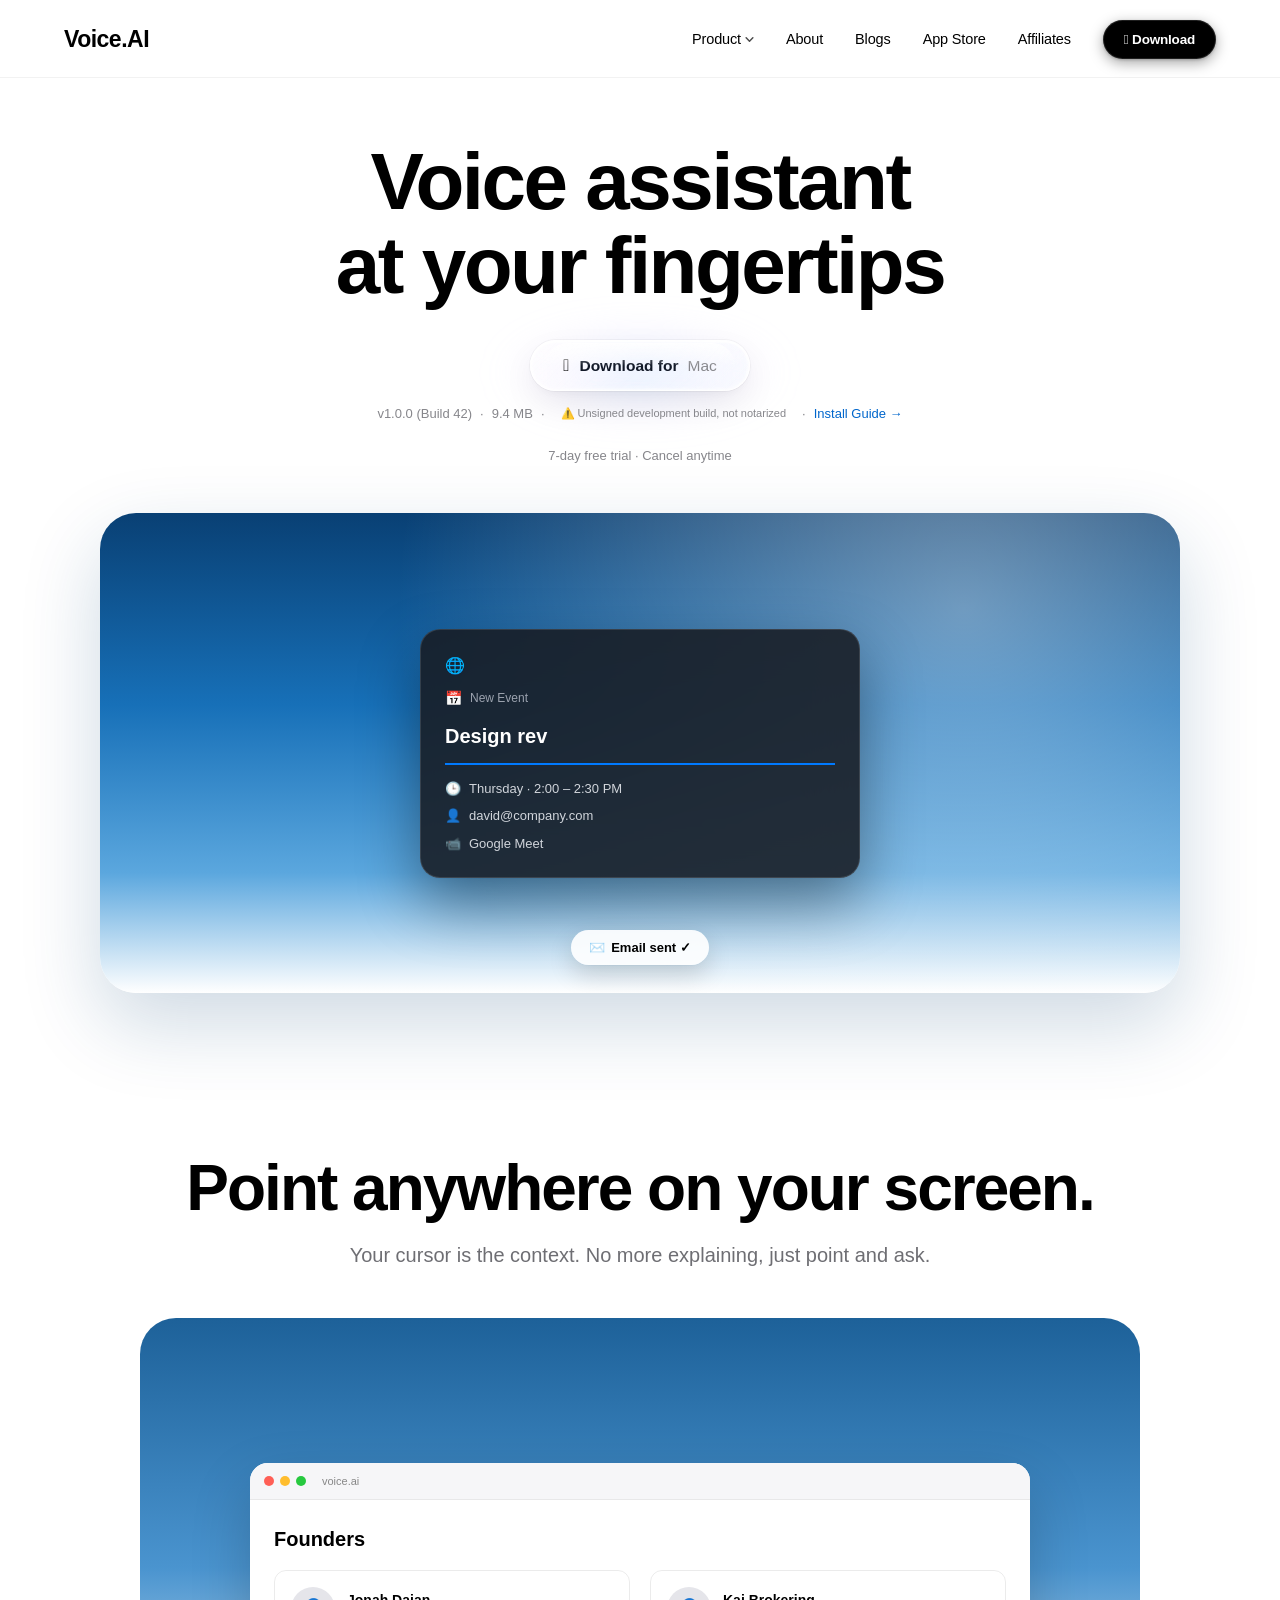
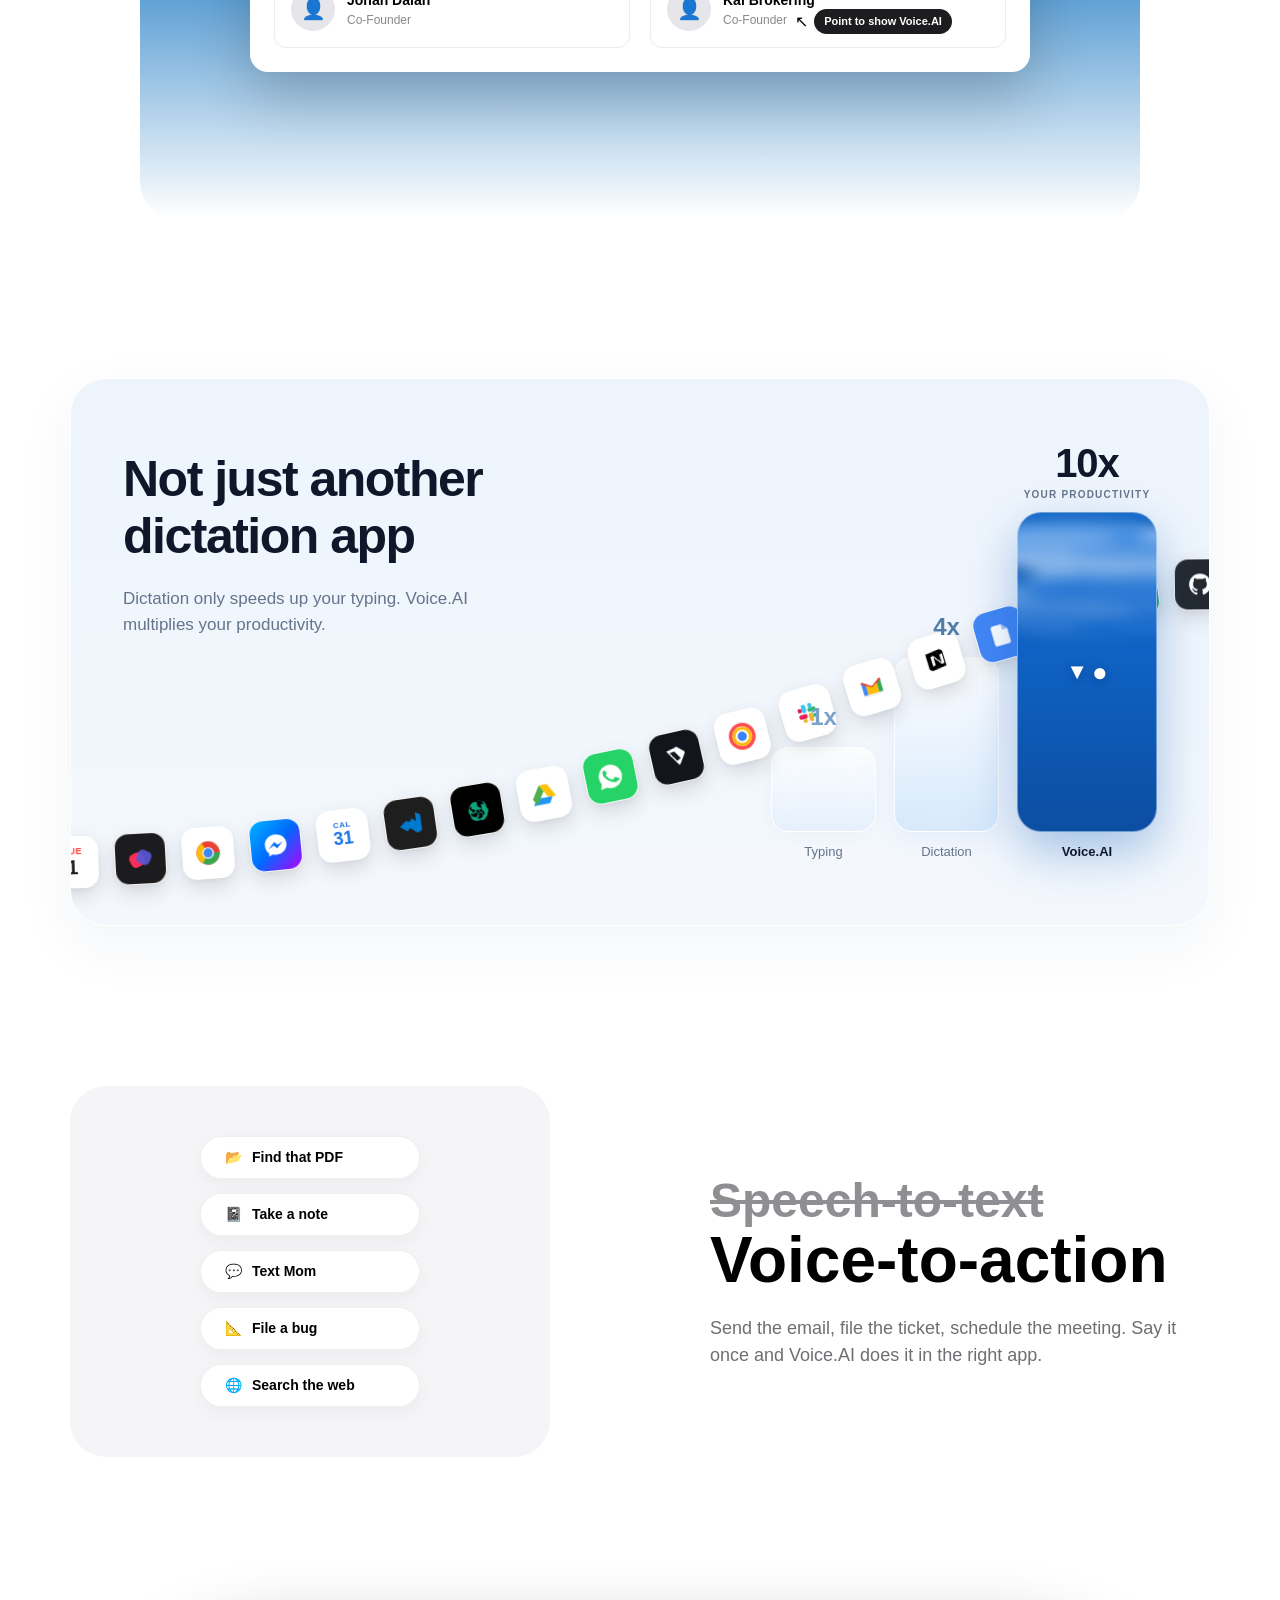
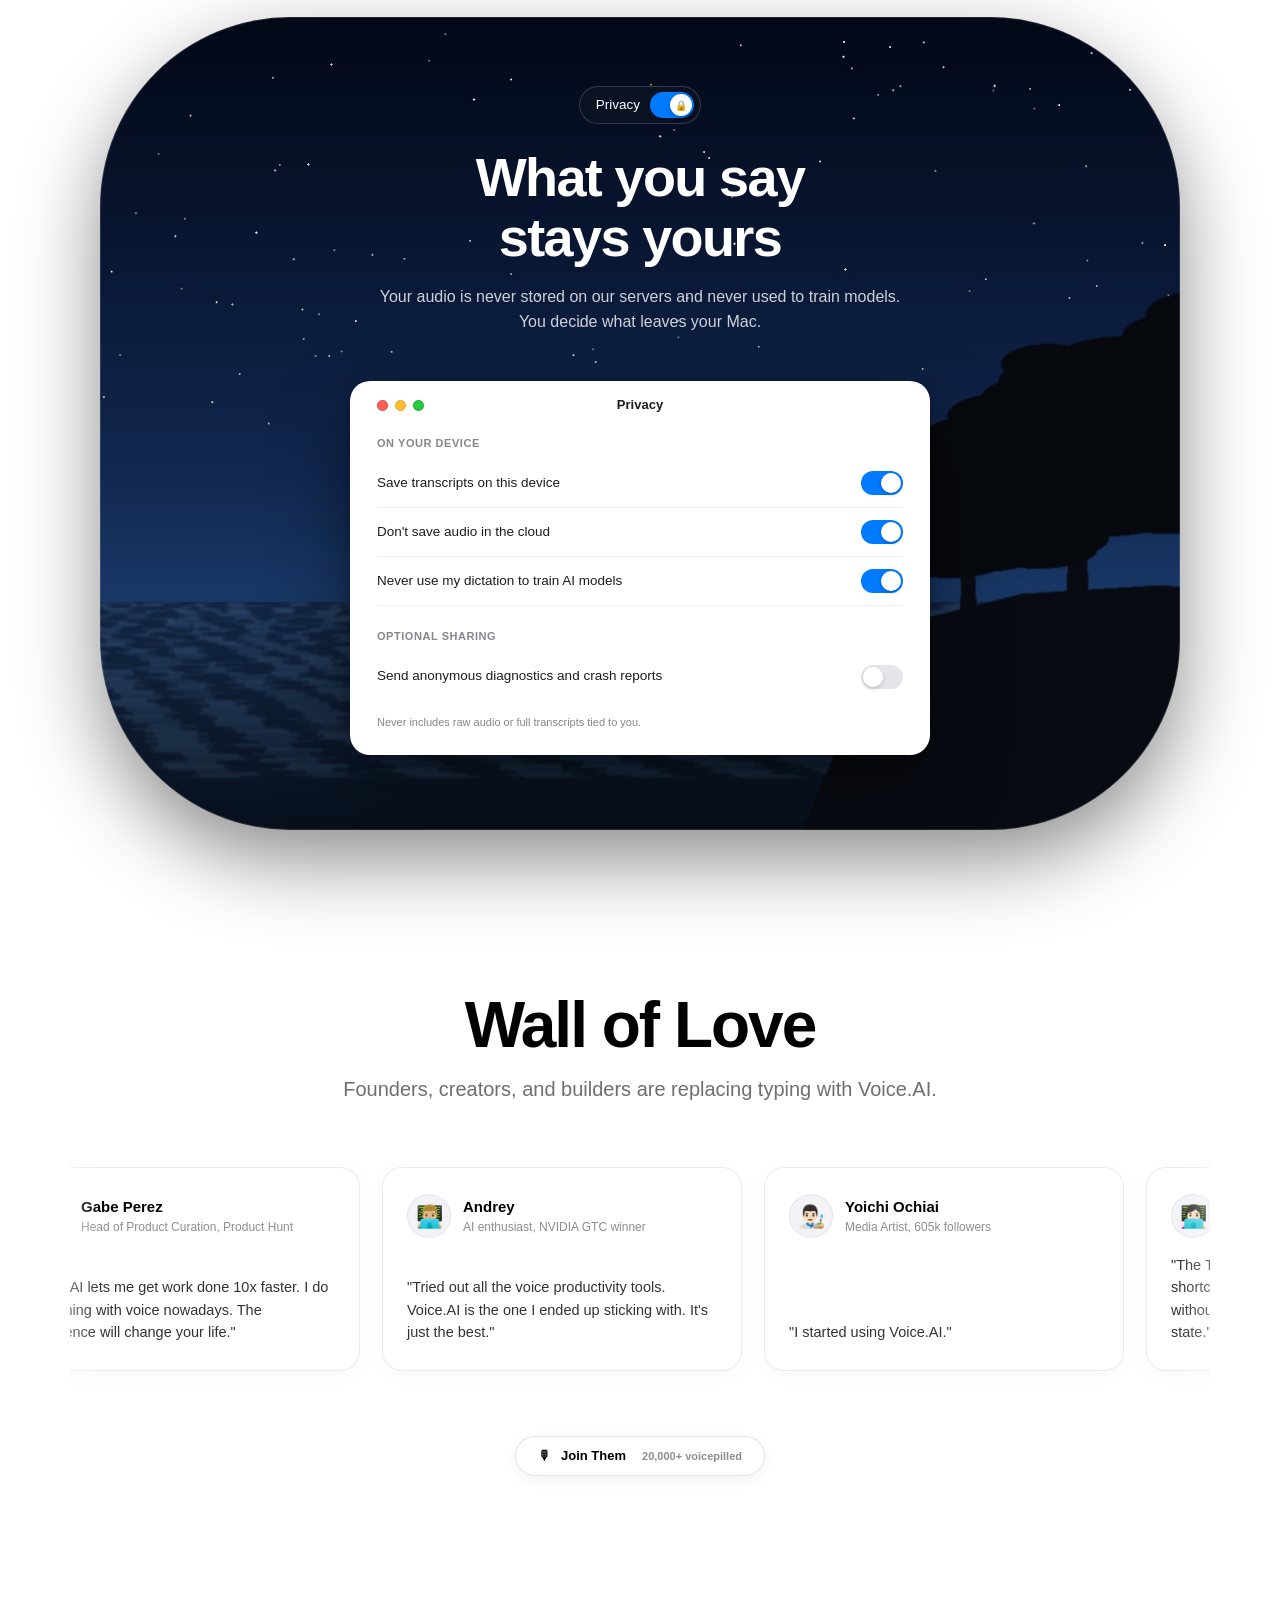
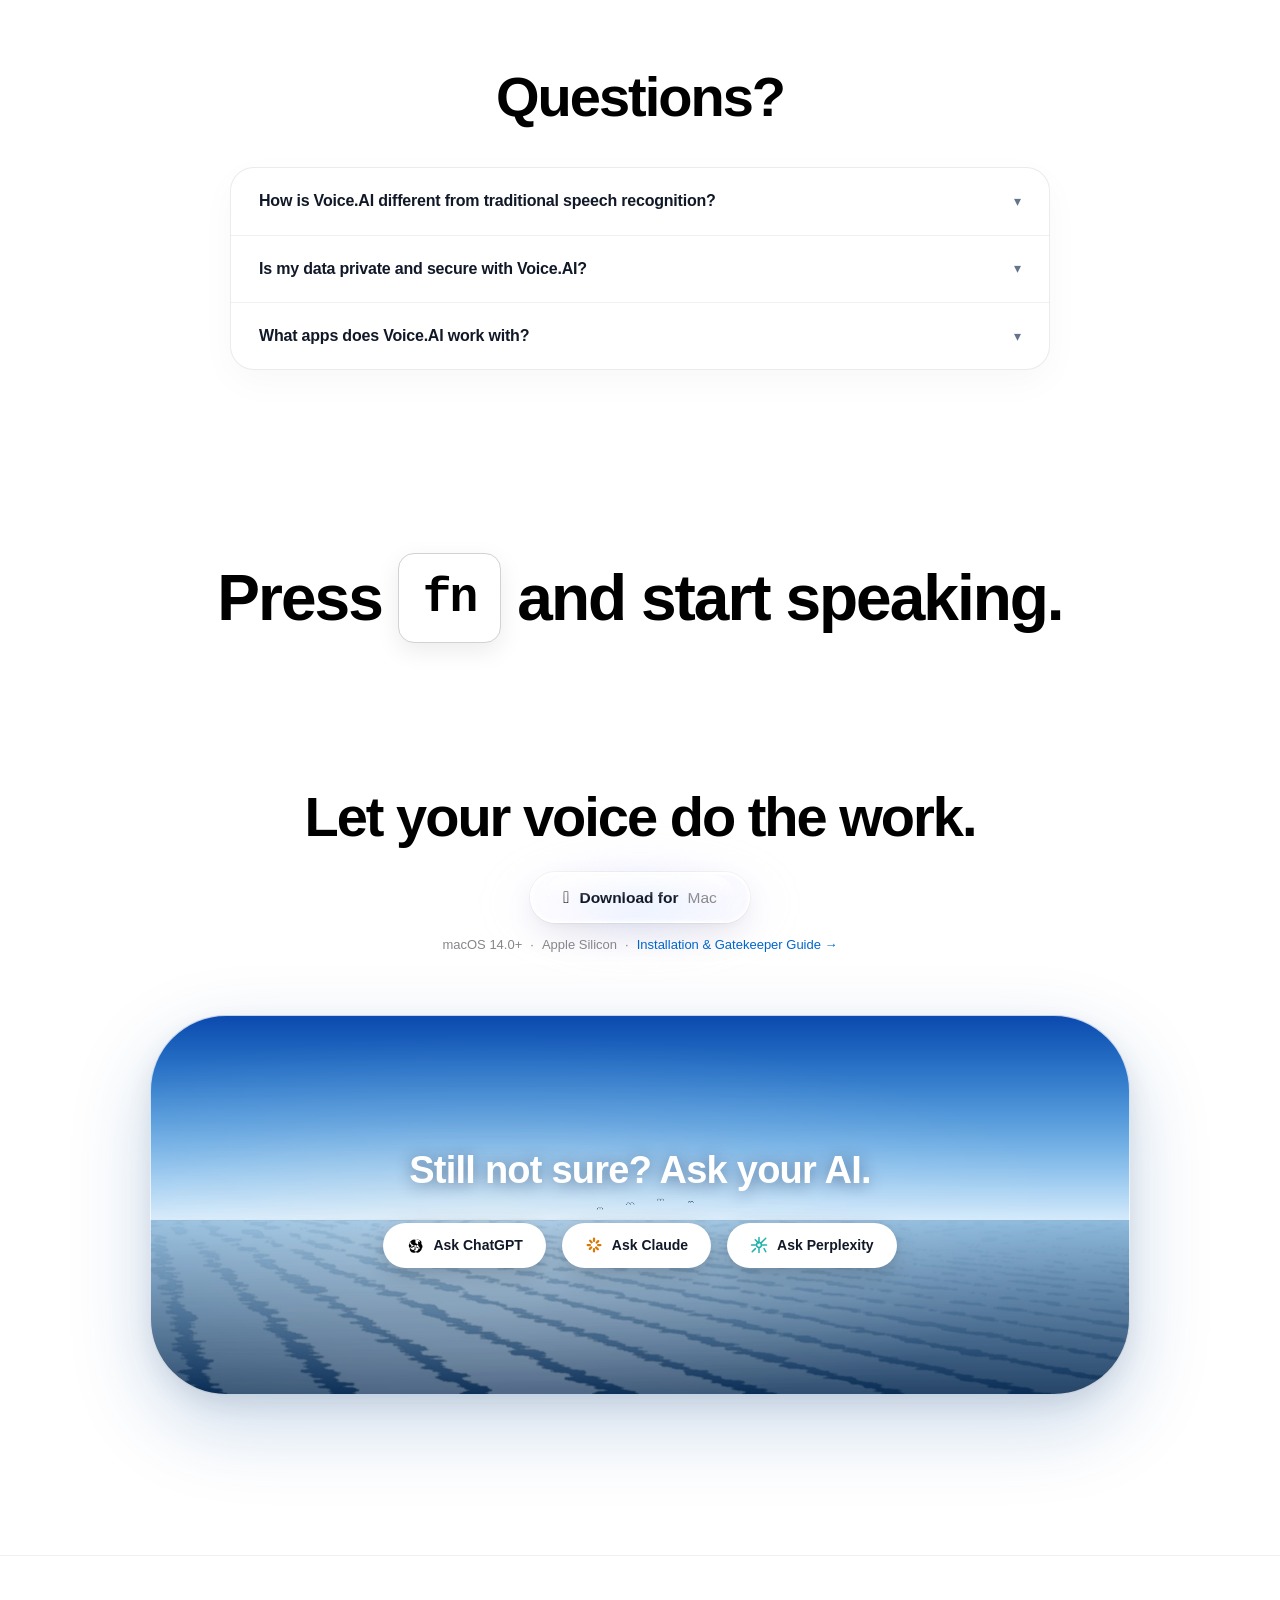
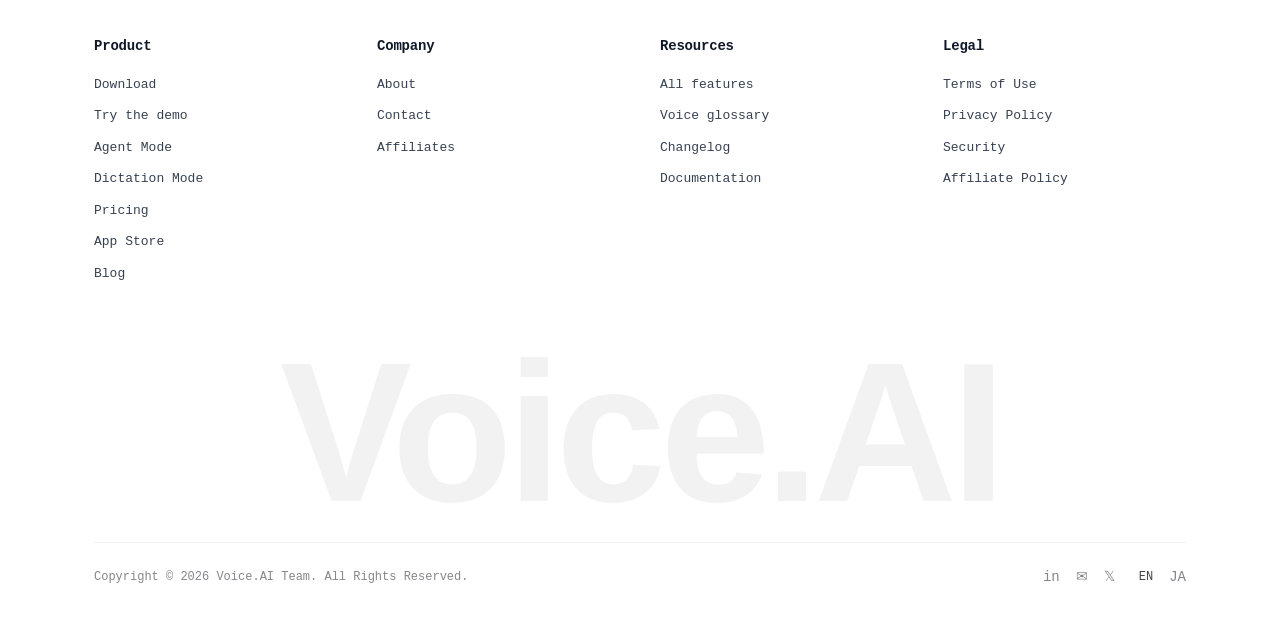
==== commit 28d02a48: "feat(windows): Windows 10/11 version, shared .NET core, and Voice.AI rebranding - Extract and verify" ====
--- a/index.html
+++ b/index.html
@@ -172,18 +172,18 @@
           </div>
 
           <!-- Pillar 3: Voice.AI with 10x YOUR PRODUCTIVITY header -->
-          <div class="prod-pillar-item voiceos-pillar-wrap">
+          <div class="prod-pillar-item voiceai-pillar-wrap">
             <div class="pillars-10x-header">
               <div class="pillars-10x-badge">10x</div>
               <div class="pillars-10x-label">YOUR PRODUCTIVITY</div>
             </div>
-            <div class="prod-pillar pillar-voiceos">
-              <div class="voiceos-pillar-glyphs">
-                <span class="voiceos-glyph-triangle">▼</span>
-                <span class="voiceos-glyph-dot">●</span>
-              </div>
-            </div>
-            <span class="pillar-foot-label voiceos-label">Voice.AI</span>
+            <div class="prod-pillar pillar-voiceai">
+              <div class="voiceai-pillar-glyphs">
+                <span class="voiceai-glyph-triangle">▼</span>
+                <span class="voiceai-glyph-dot">●</span>
+              </div>
+            </div>
+            <span class="pillar-foot-label voiceai-label">Voice.AI</span>
           </div>
         </div>
       </div>
--- a/styles.css
+++ b/styles.css
@@ -804,7 +804,7 @@
   z-index: 10;
 }
 
-.pillar-foot-label.voiceos-label {
+.pillar-foot-label.voiceai-label {
   color: #0f172a;
   font-weight: 700;
 }
@@ -846,7 +846,7 @@
   box-shadow: 0 8px 25px rgba(0, 80, 180, 0.06);
 }
 
-.voiceos-pillar-wrap {
+.voiceai-pillar-wrap {
   z-index: 8; /* In front of snake icons so snake weaves behind Voice.AI */
 }
 
@@ -873,11 +873,11 @@
   margin-top: 4px;
 }
 
-.pillar-voiceos {
+.pillar-voiceai {
   width: 140px;
   height: 320px;
   border-radius: 24px;
-  background: #0d5cb6 url('assets/voiceos-sky.png') center top / cover no-repeat;
+  background: #0d5cb6 url('assets/voiceai-sky.png') center top / cover no-repeat;
   position: relative;
   justify-content: center;
   box-shadow: 0 20px 50px rgba(13, 92, 182, 0.35);
@@ -885,7 +885,7 @@
   z-index: 8; /* In front of snake */
 }
 
-.voiceos-pillar-glyphs {
+.voiceai-pillar-glyphs {
   display: inline-flex;
   align-items: center;
   gap: 4px;
@@ -898,12 +898,12 @@
   user-select: none;
 }
 
-.voiceos-glyph-triangle {
+.voiceai-glyph-triangle {
   font-size: 22px;
   line-height: 1;
 }
 
-.voiceos-glyph-dot {
+.voiceai-glyph-dot {
   font-size: 26px;
   line-height: 1;
 }
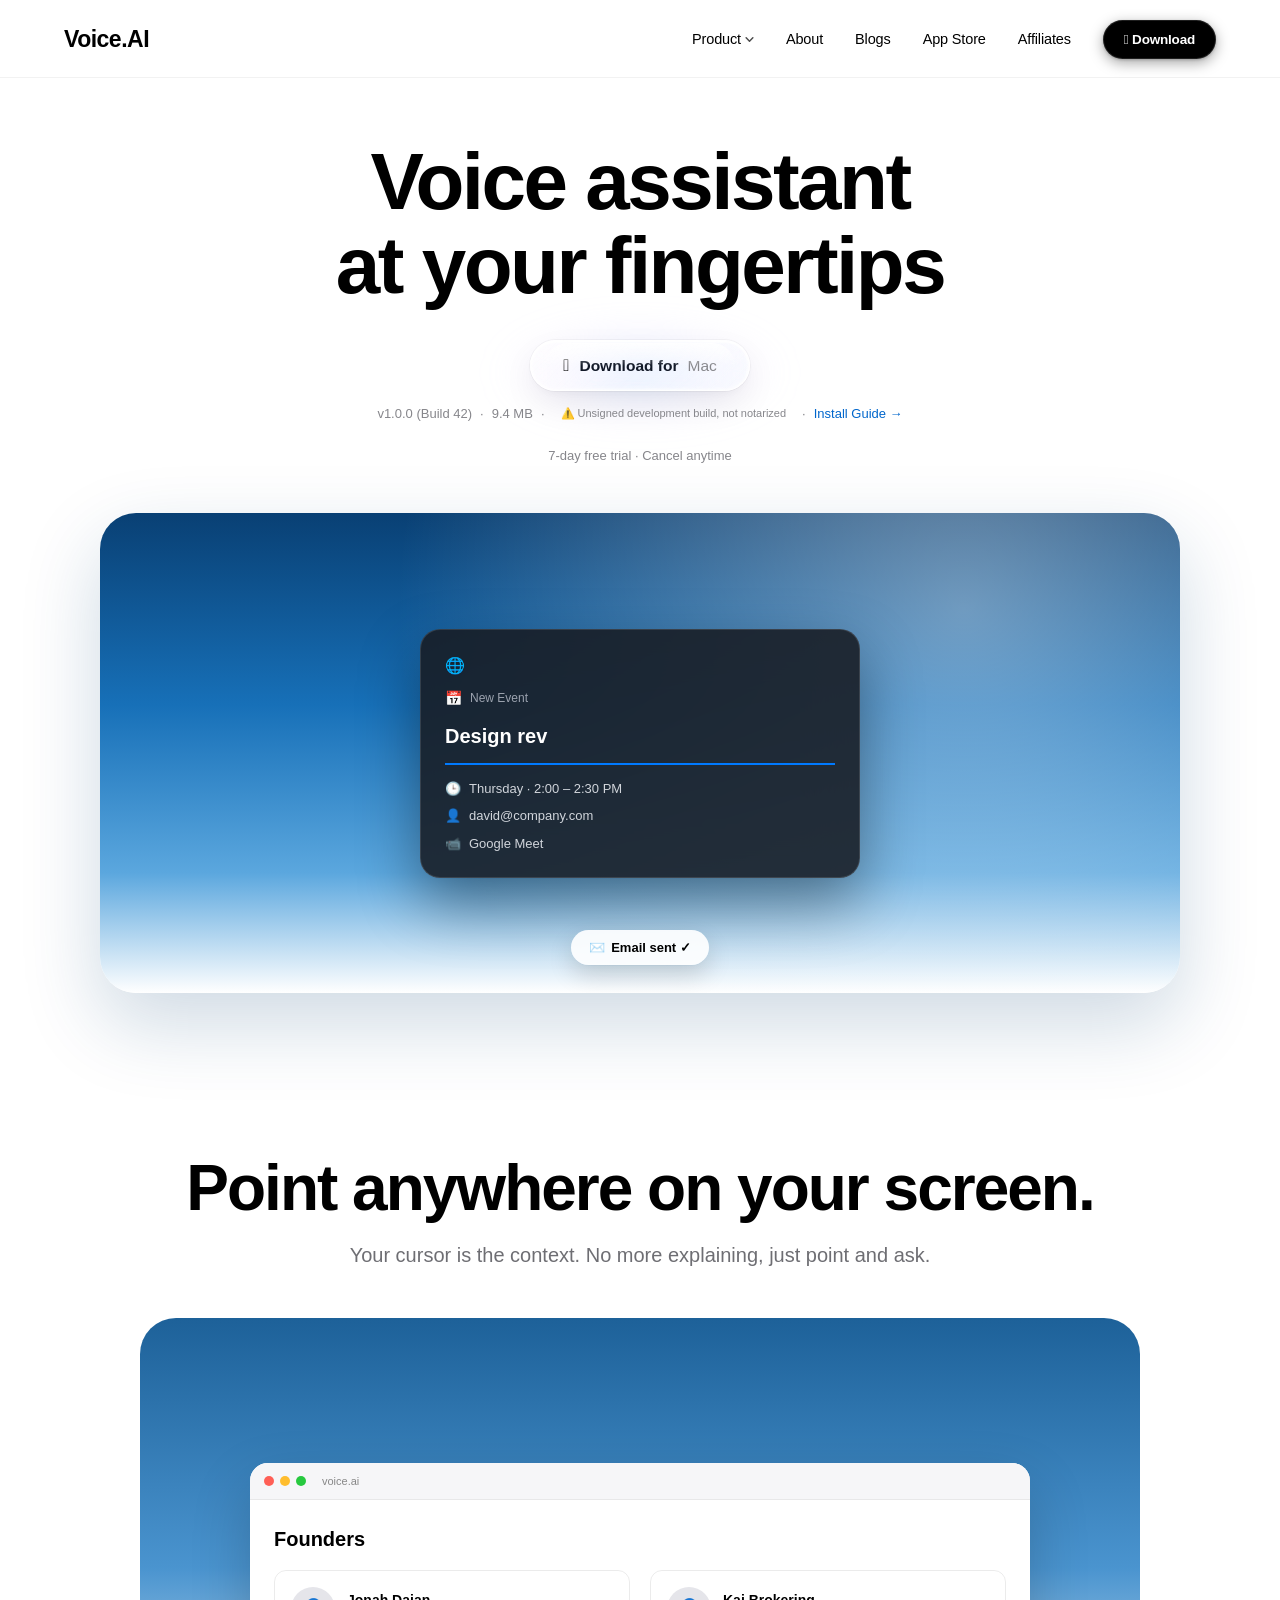
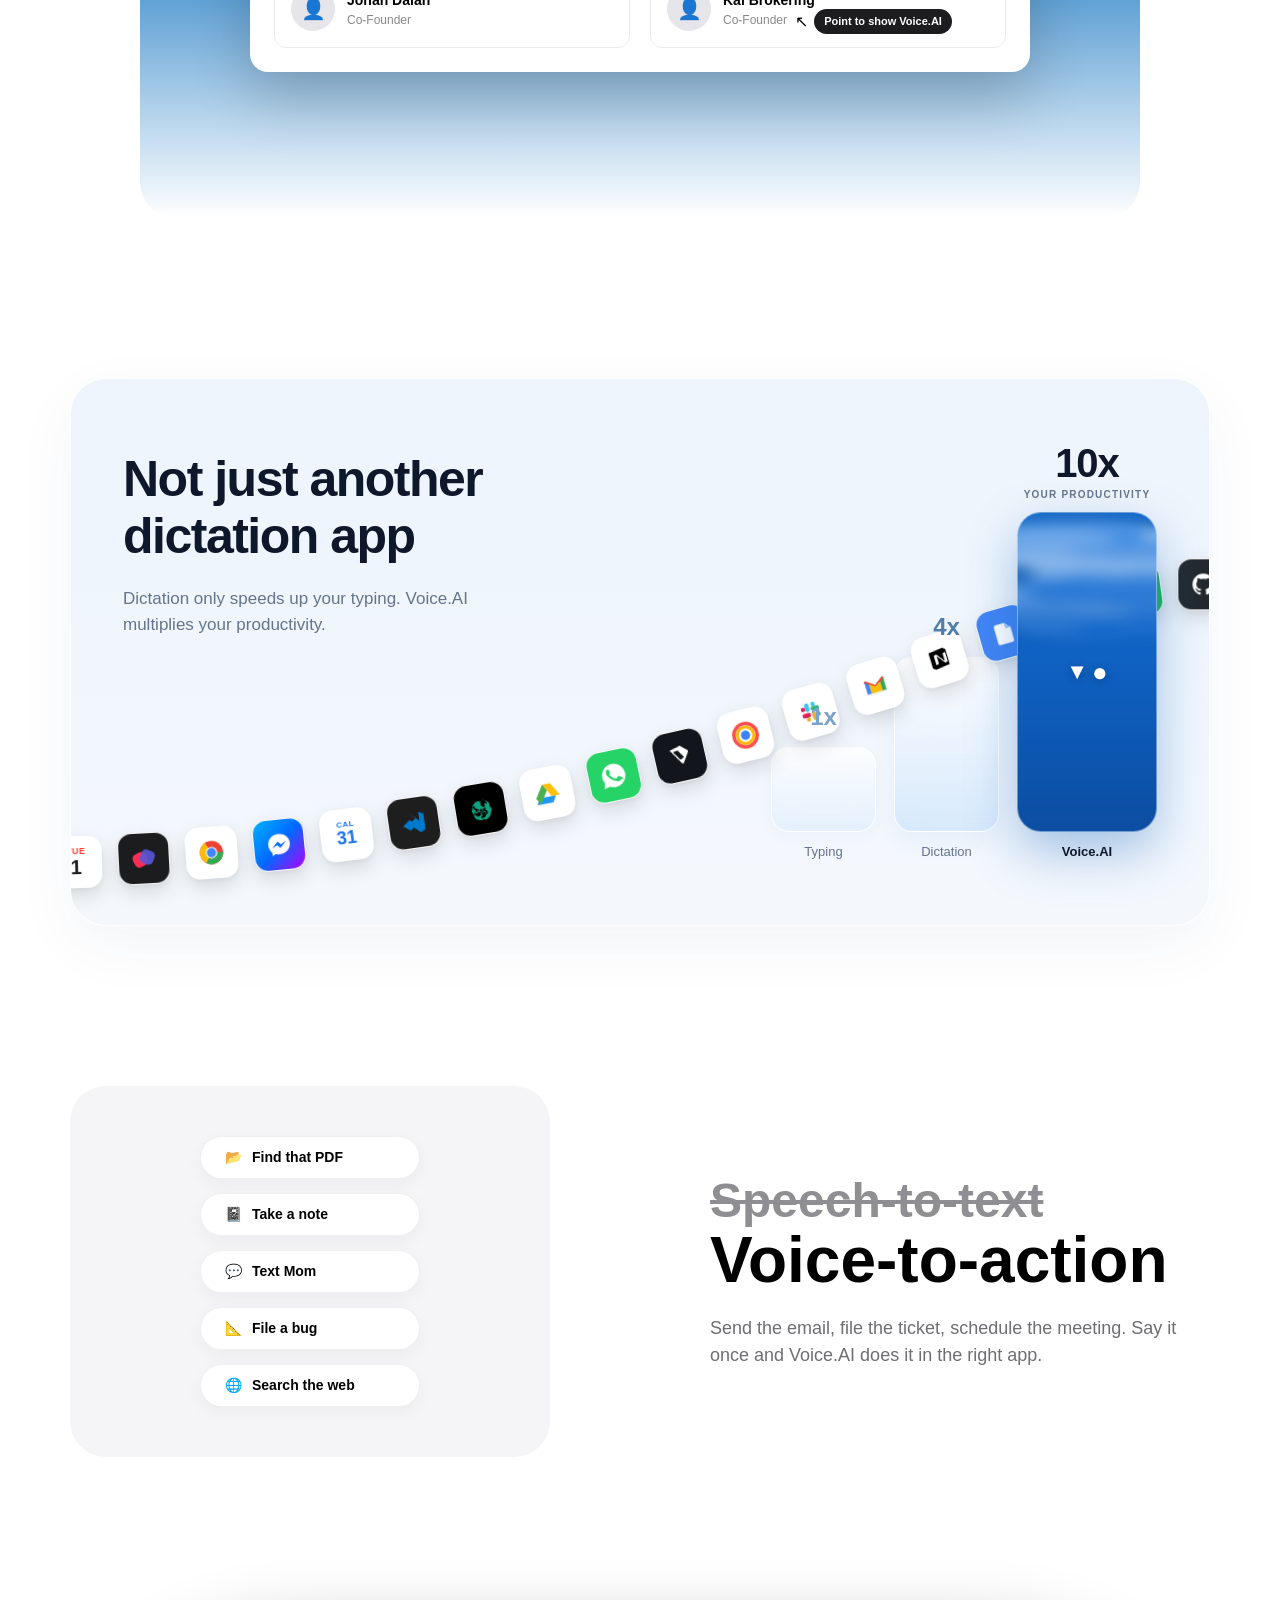
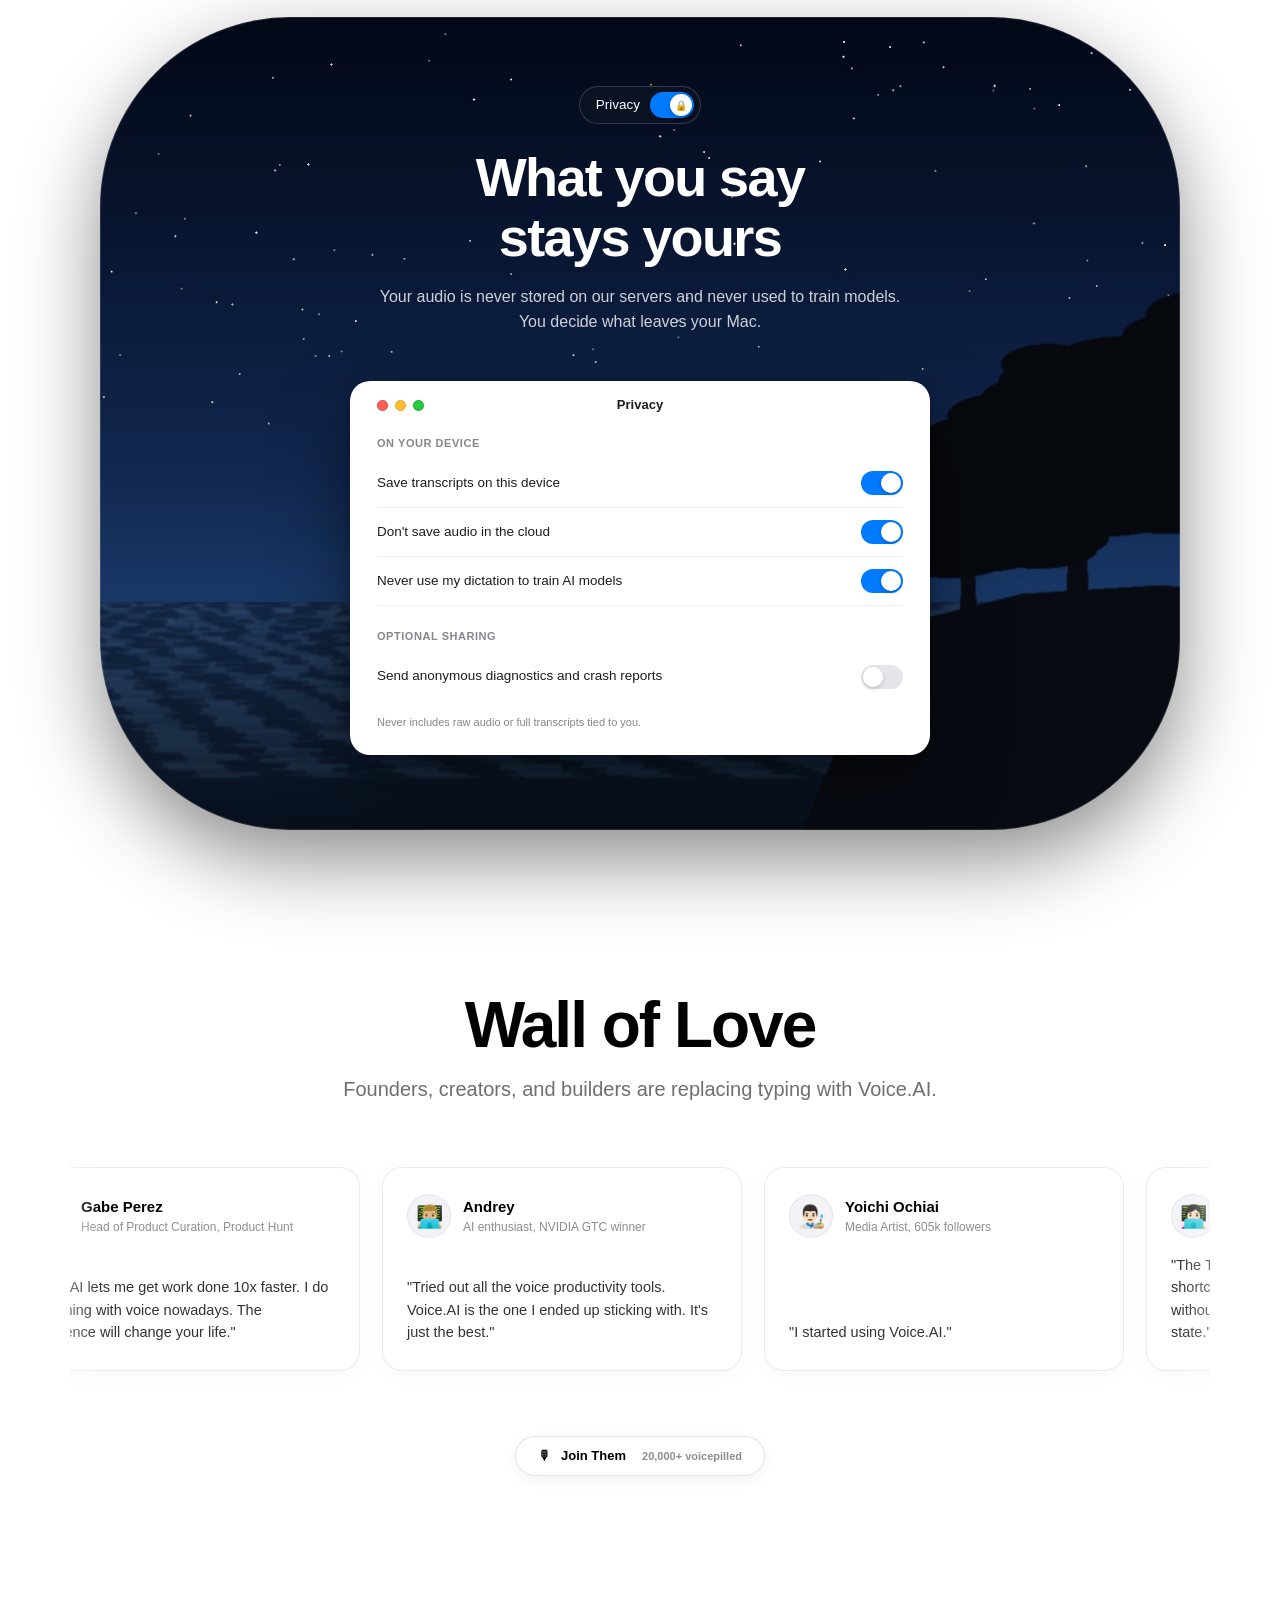
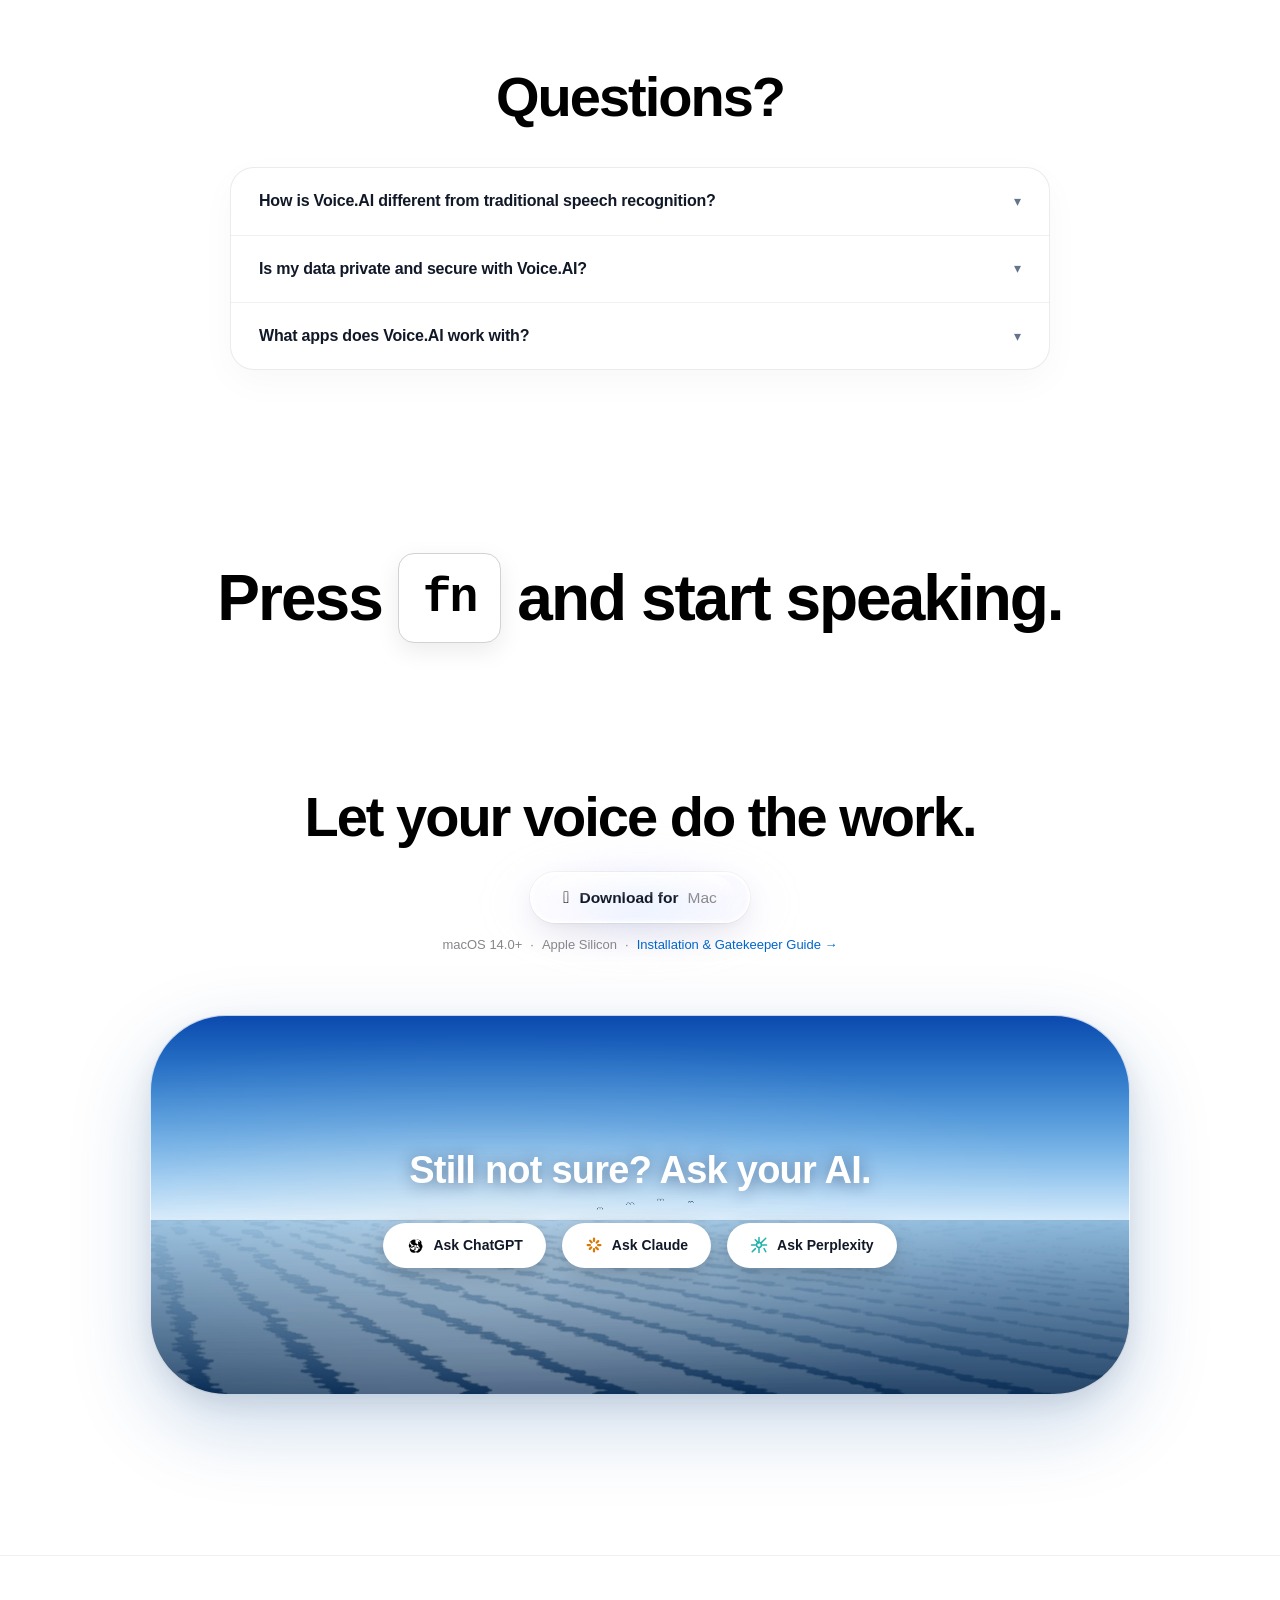
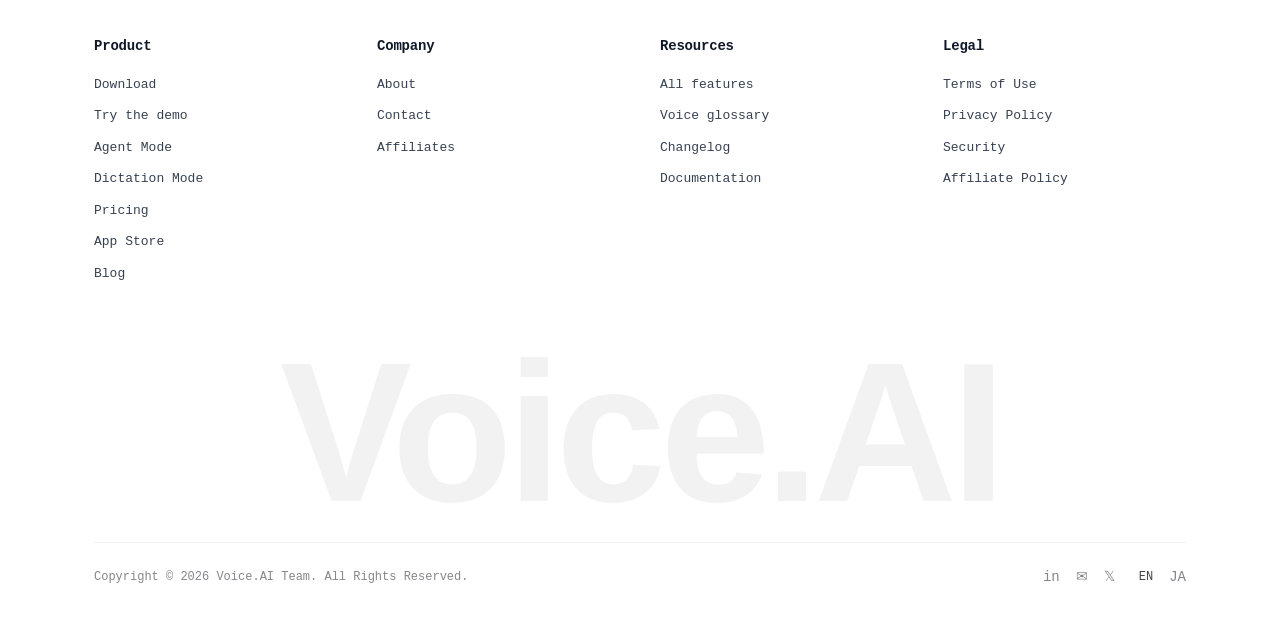
==== commit 63c94f72: "build(deploy): make website self-contained with tokens, app companion, and .nojekyll" ====
--- a/index.html
+++ b/index.html
@@ -5,7 +5,7 @@
   <meta name="viewport" content="width=device-width, initial-scale=1.0">
   <title>Voice.AI — Voice assistant at your fingertips</title>
   <link rel="icon" type="image/png" href="assets/app-icon.png">
-  <link rel="stylesheet" href="../tokens.css">
+  <link rel="stylesheet" href="tokens.css">
   <link rel="stylesheet" href="styles.css">
 </head>
 <body>
@@ -558,9 +558,9 @@
           <div class="footer-col-title">Product</div>
           <div class="footer-links-list">
             <a href="download.html" class="footer-link">Download</a>
-            <a href="../app/index.html" class="footer-link" target="_blank">Try the demo</a>
-            <a href="../app/index.html" class="footer-link">Agent Mode</a>
-            <a href="../app/index.html" class="footer-link">Dictation Mode</a>
+            <a href="app/index.html" class="footer-link" target="_blank">Try the demo</a>
+            <a href="app/index.html" class="footer-link">Agent Mode</a>
+            <a href="app/index.html" class="footer-link">Dictation Mode</a>
             <a href="#pricing" class="footer-link">Pricing</a>
             <a href="app-store.html" class="footer-link">App Store</a>
             <a href="blog.html" class="footer-link">Blog</a>
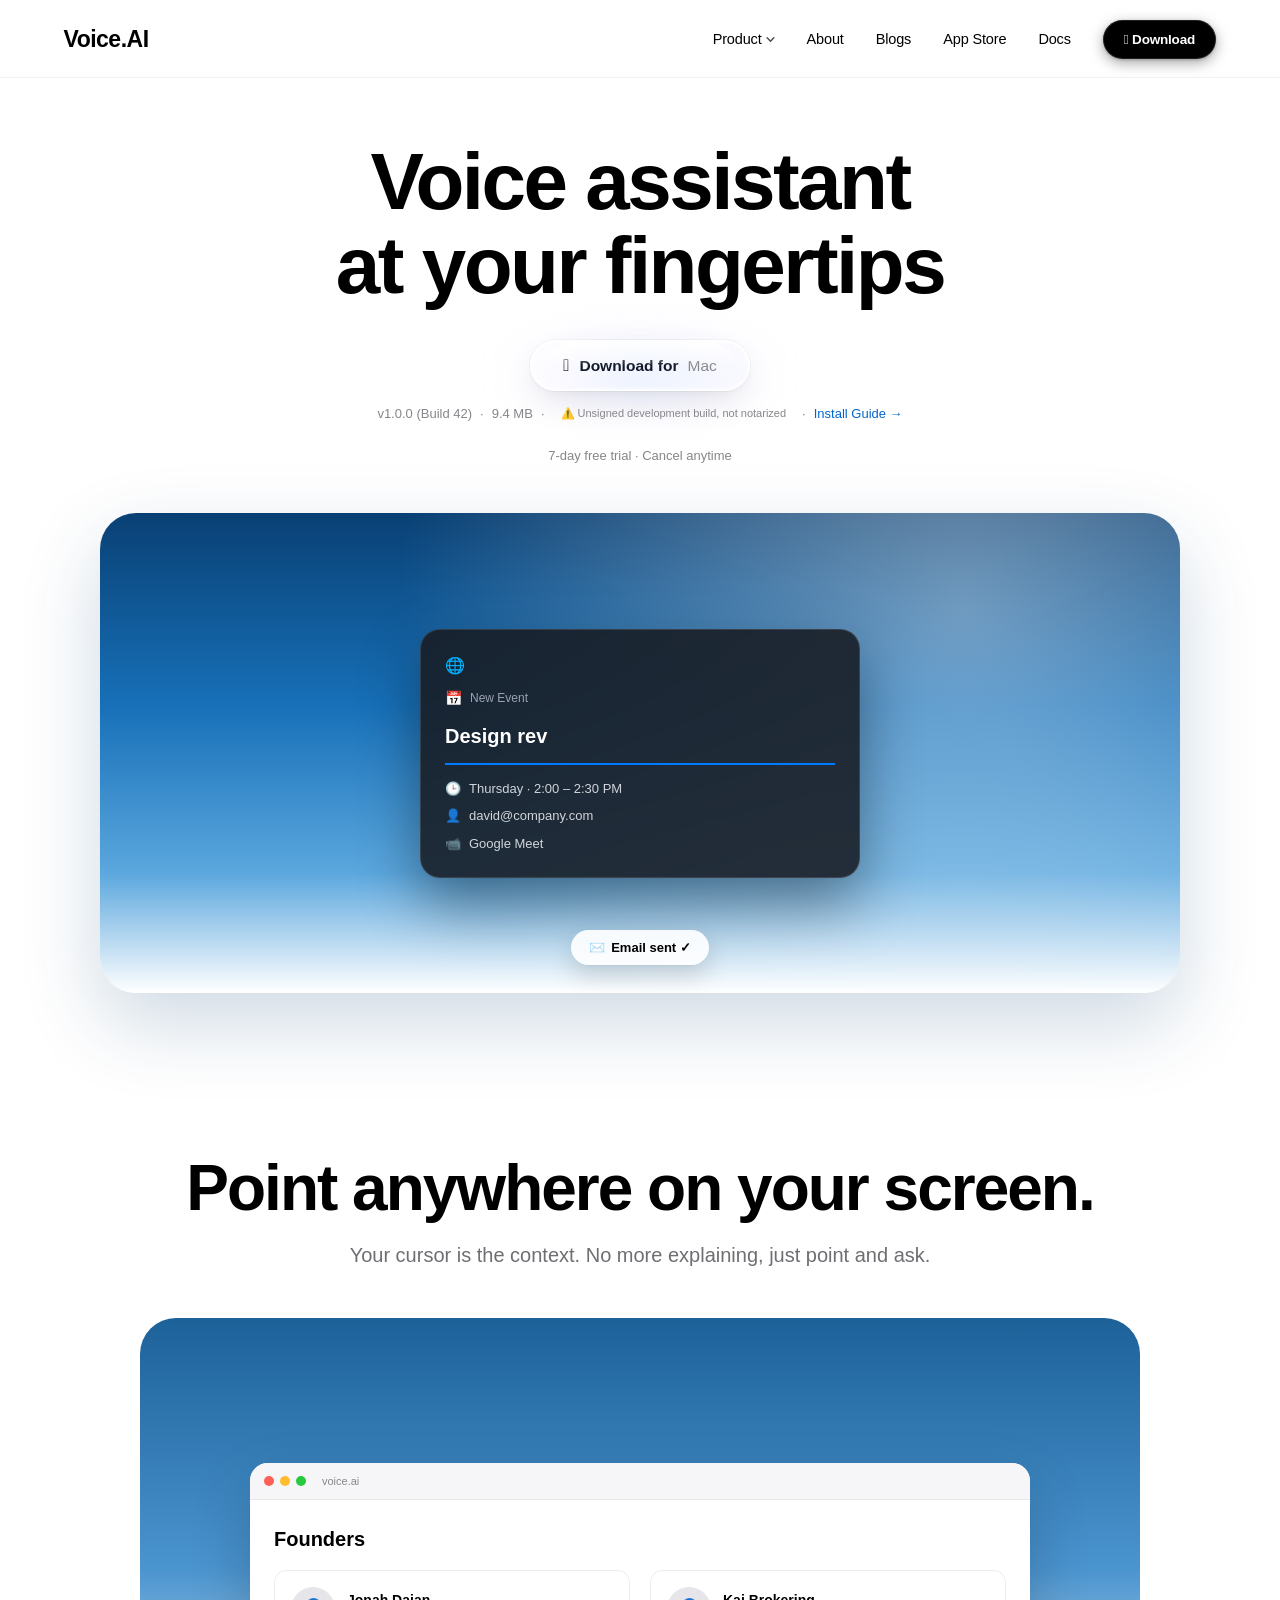
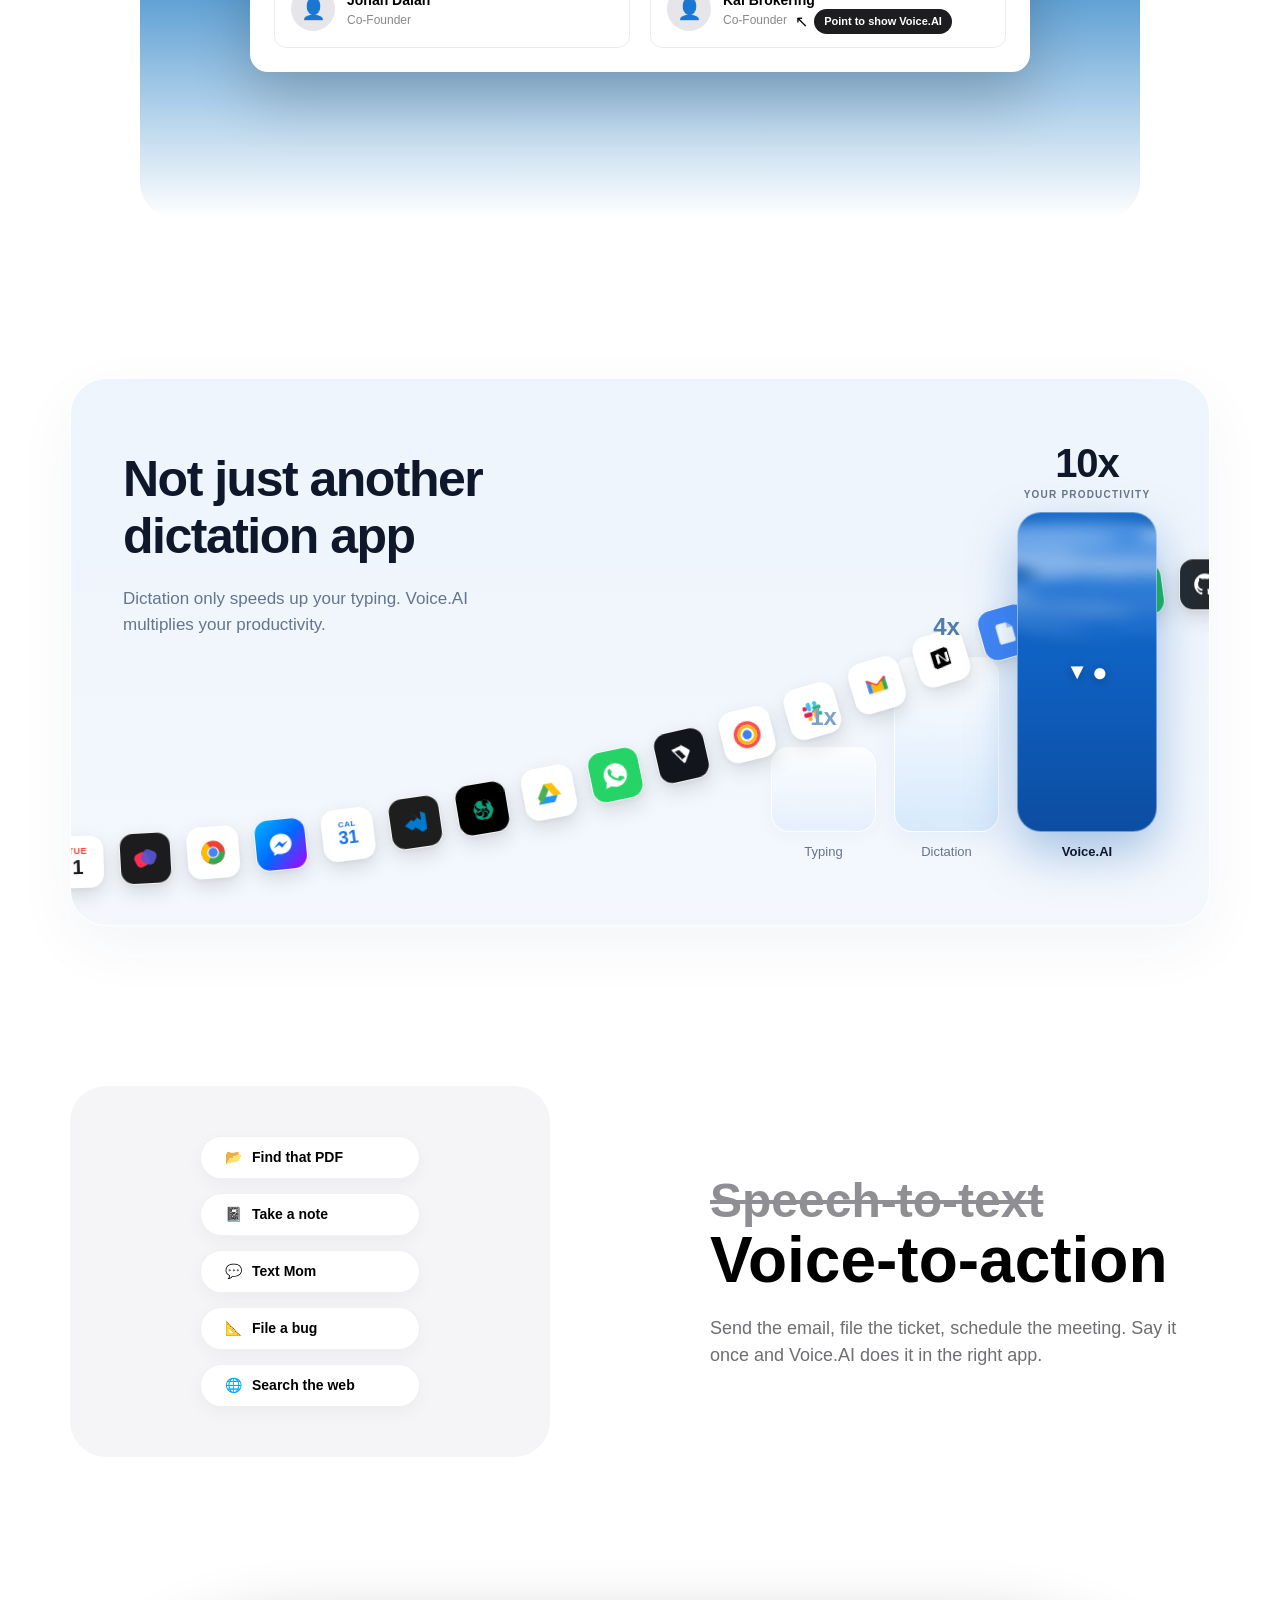
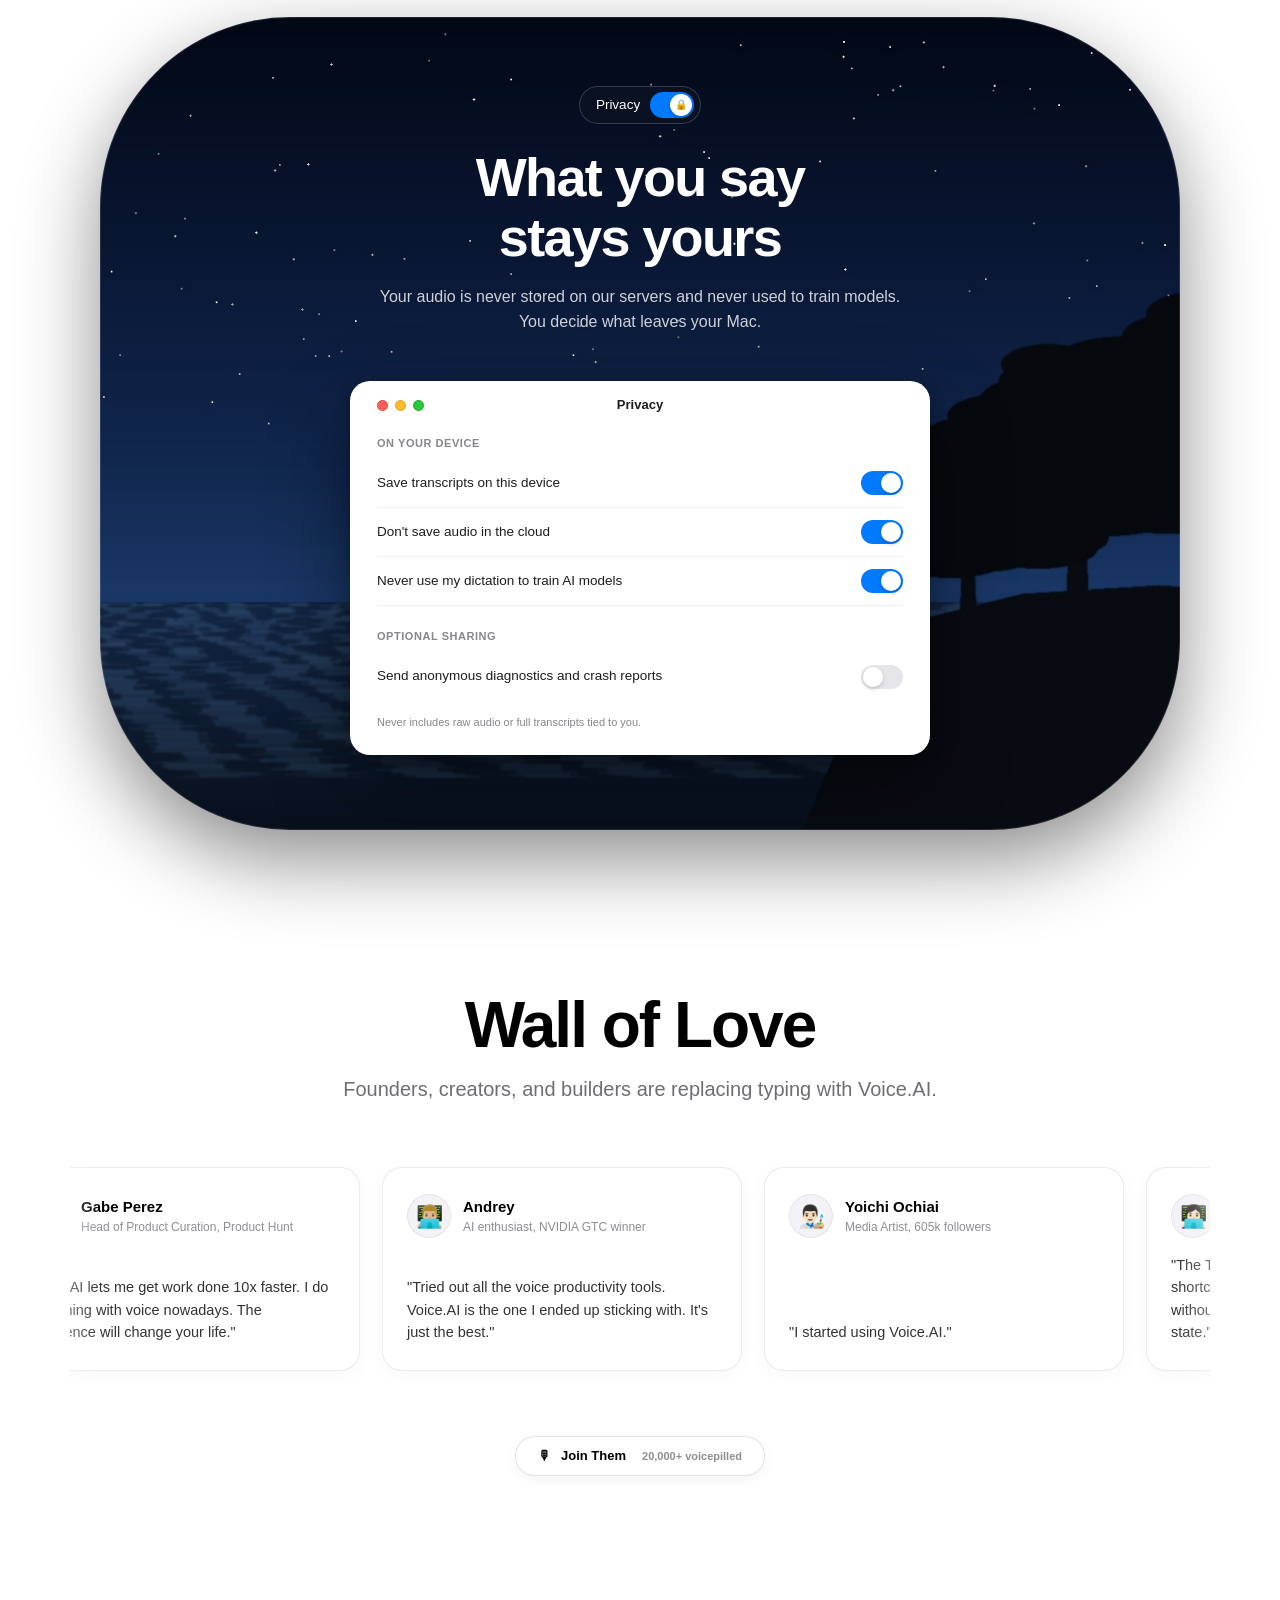
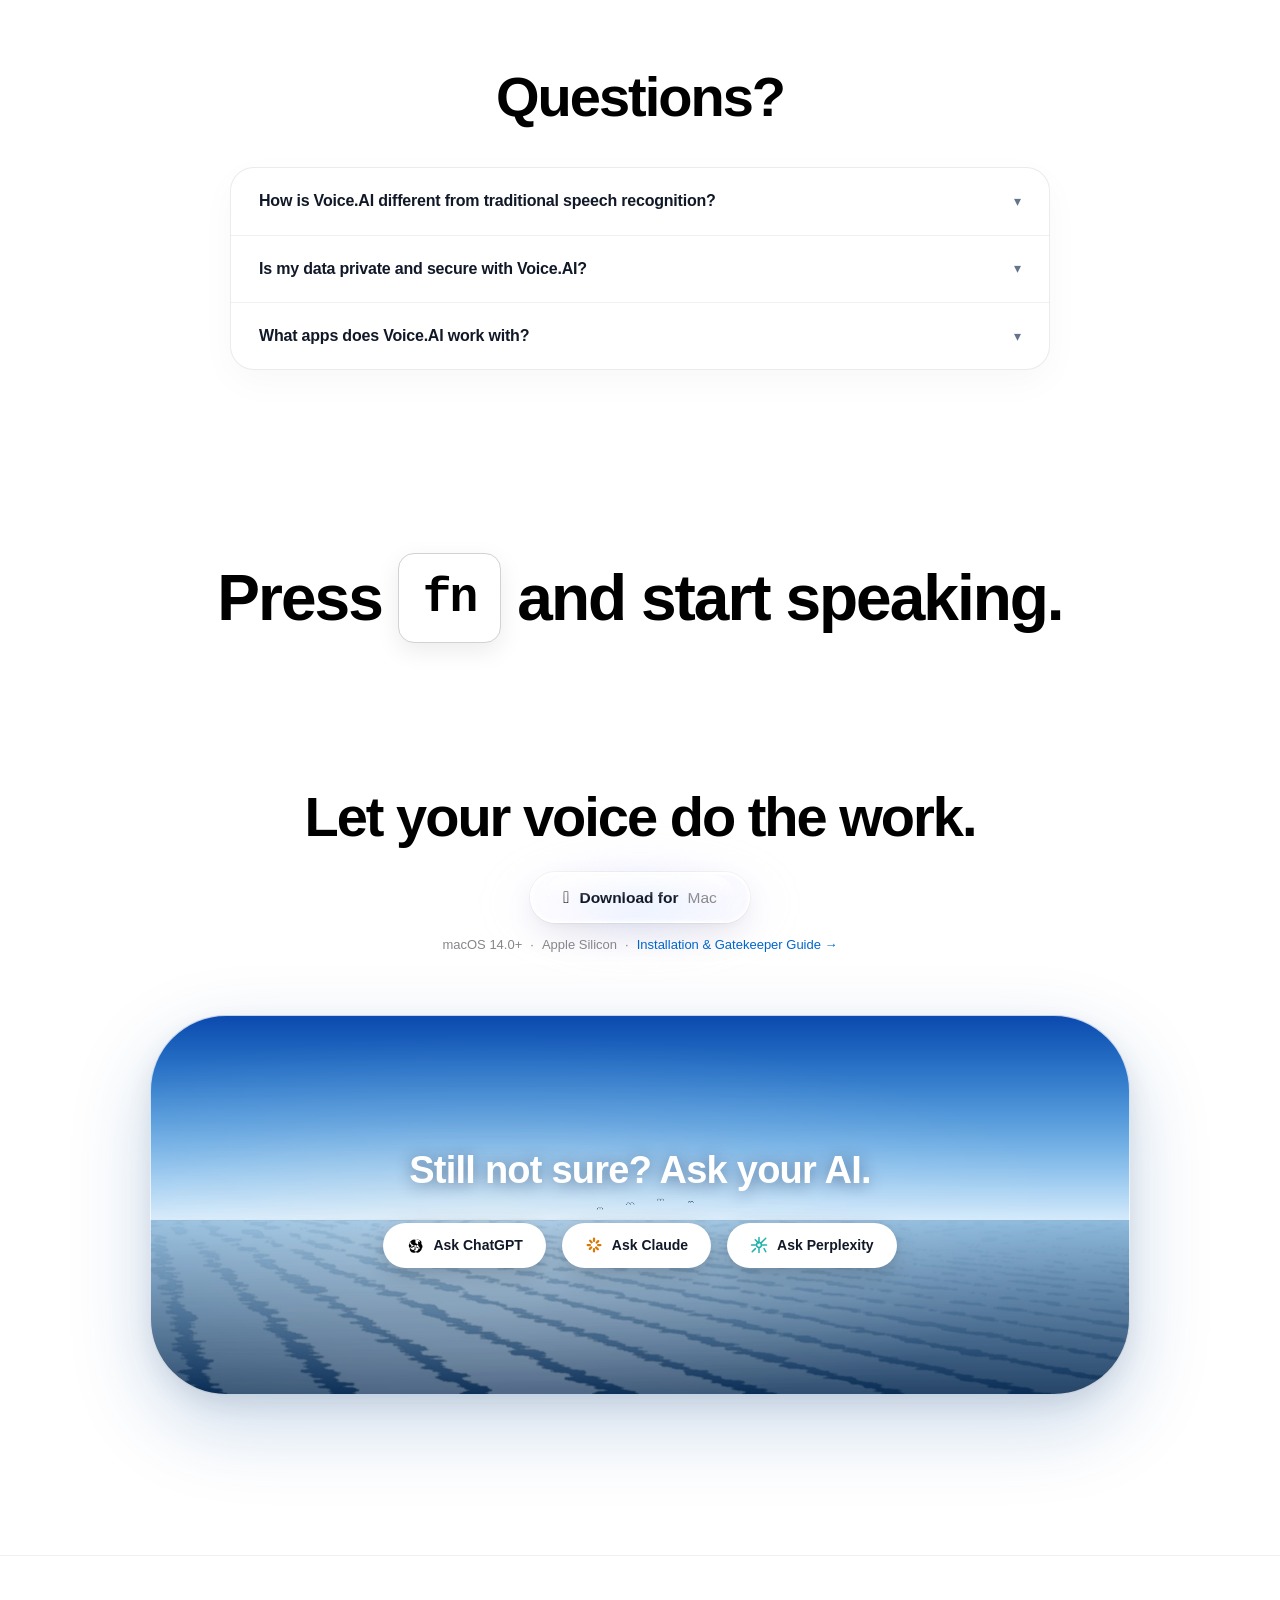
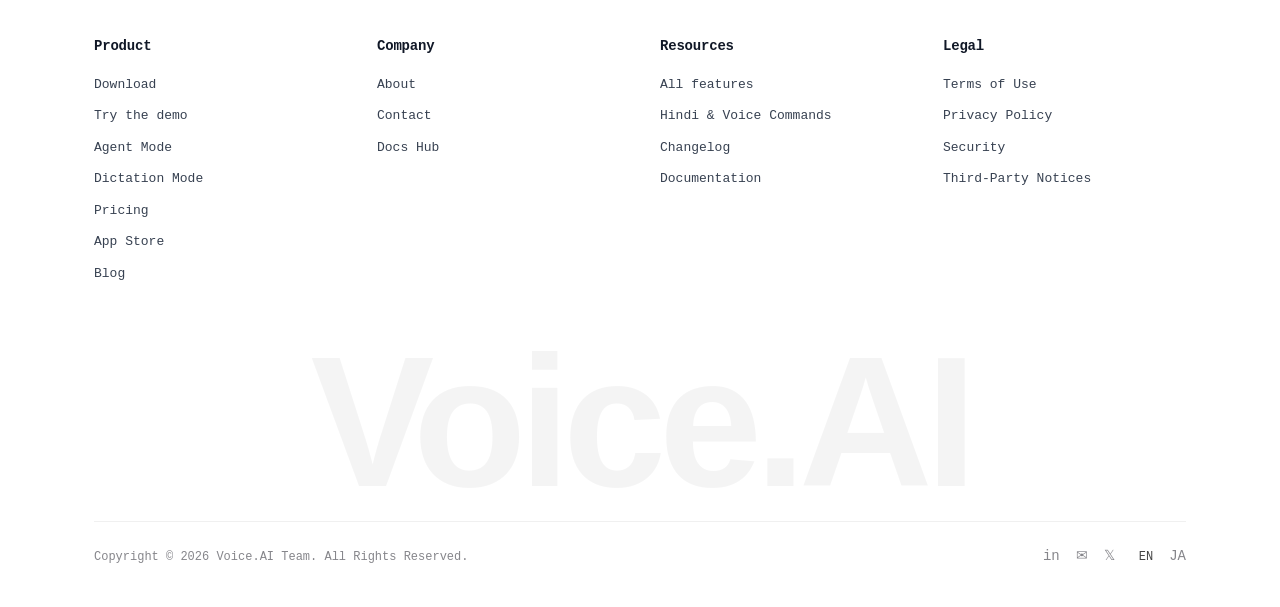
==== commit c531997a: "feat(website): replace Affiliates with interactive theme-aligned Docs hub" ====
--- a/index.html
+++ b/index.html
@@ -28,7 +28,7 @@
         <a href="about.html" class="nav-link">About</a>
         <a href="blog.html" class="nav-link">Blogs</a>
         <a href="app-store.html" class="nav-link">App Store</a>
-        <a href="#affiliates" class="nav-link">Affiliates</a>
+        <a href="docs.html" class="nav-link">Docs</a>
       </nav>
 
       <div class="nav-cta-wrap">
@@ -572,7 +572,7 @@
           <div class="footer-links-list">
             <a href="about.html" class="footer-link">About</a>
             <a href="about.html#contact" class="footer-link">Contact</a>
-            <a href="#affiliates" class="footer-link">Affiliates</a>
+            <a href="docs.html" class="footer-link">Docs Hub</a>
           </div>
         </div>
 
@@ -580,9 +580,9 @@
           <div class="footer-col-title">Resources</div>
           <div class="footer-links-list">
             <a href="#features" class="footer-link">All features</a>
-            <a href="#glossary" class="footer-link">Voice glossary</a>
-            <a href="#changelog" class="footer-link">Changelog</a>
-            <a href="#docs" class="footer-link">Documentation</a>
+            <a href="docs.html?doc=hindi-control-report" class="footer-link">Hindi &amp; Voice Commands</a>
+            <a href="docs.html?doc=changelog" class="footer-link">Changelog</a>
+            <a href="docs.html" class="footer-link">Documentation</a>
           </div>
         </div>
 
@@ -591,8 +591,8 @@
           <div class="footer-links-list">
             <a href="#terms" class="footer-link">Terms of Use</a>
             <a href="#privacy" class="footer-link">Privacy Policy</a>
-            <a href="#security" class="footer-link">Security</a>
-            <a href="#affiliate-policy" class="footer-link">Affiliate Policy</a>
+            <a href="docs.html?doc=security" class="footer-link">Security</a>
+            <a href="docs.html?doc=third-party-notices" class="footer-link">Third-Party Notices</a>
           </div>
         </div>
       </div>
--- a/tokens.css
+++ b/tokens.css
@@ -1,6 +1,6 @@
 :root {
   /* =========================================================================
-     VoiceOS Design System Tokens (Generated strictly from DESIGN.md & Screenshots)
+     Voice.AI Design System Tokens (Generated strictly from DESIGN.md & Screenshots)
      macOS Tahoe Liquid Glass & Restrained Editorial Web Palette
      ========================================================================= */
 
--- a/styles.css
+++ b/styles.css
@@ -1726,14 +1726,17 @@
 }
 
 .giant-footer-watermark {
-  font-size: 15.5vw;
+  font-family: -apple-system, BlinkMacSystemFont, "SF Pro Display", "Segoe UI", Roboto, sans-serif;
+  font-size: clamp(40px, 14.5vw, 190px);
   font-weight: 900;
-  color: rgba(0, 0, 0, 0.05);
-  letter-spacing: -0.03em;
+  color: rgba(0, 0, 0, 0.045);
+  letter-spacing: -0.04em;
   text-align: center;
-  line-height: 0.9;
+  line-height: 0.85;
   user-select: none;
   pointer-events: none;
+  white-space: nowrap;
+  overflow: hidden;
   margin: 40px 0 20px 0;
 }
 
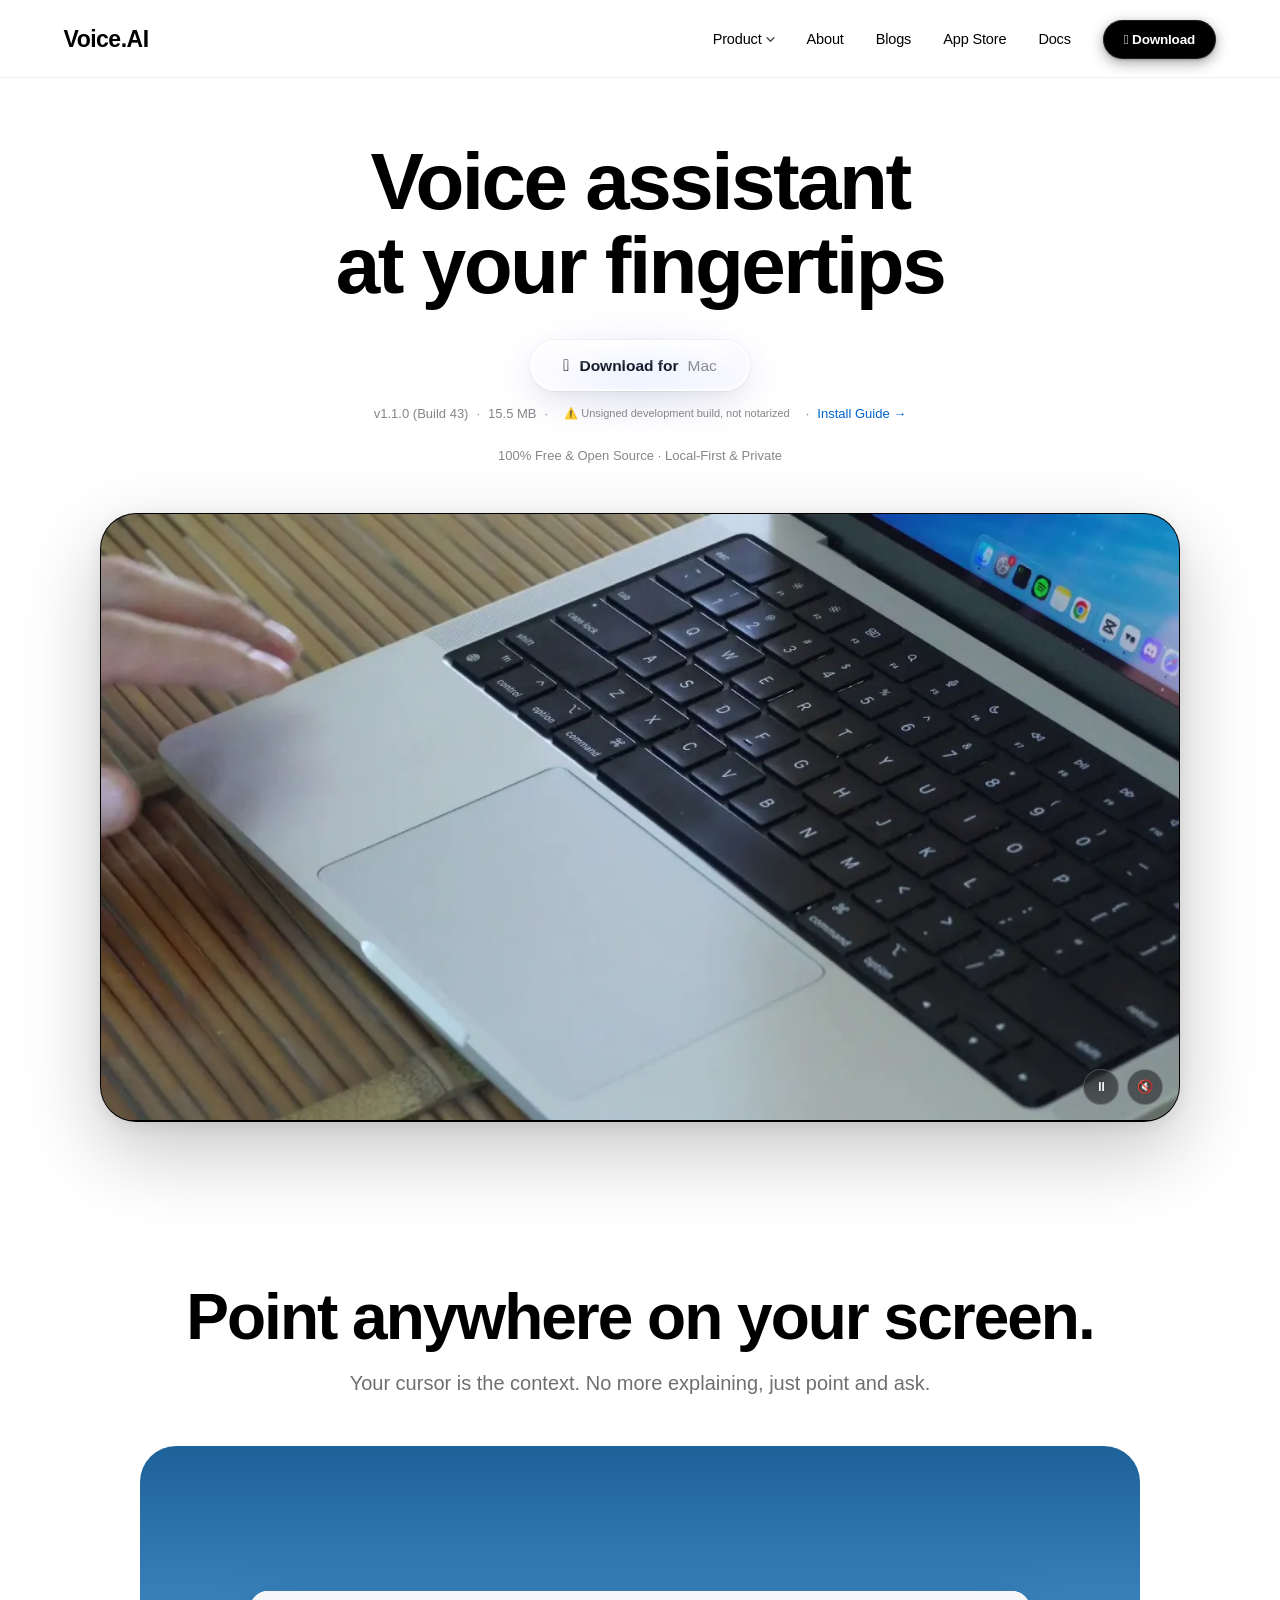
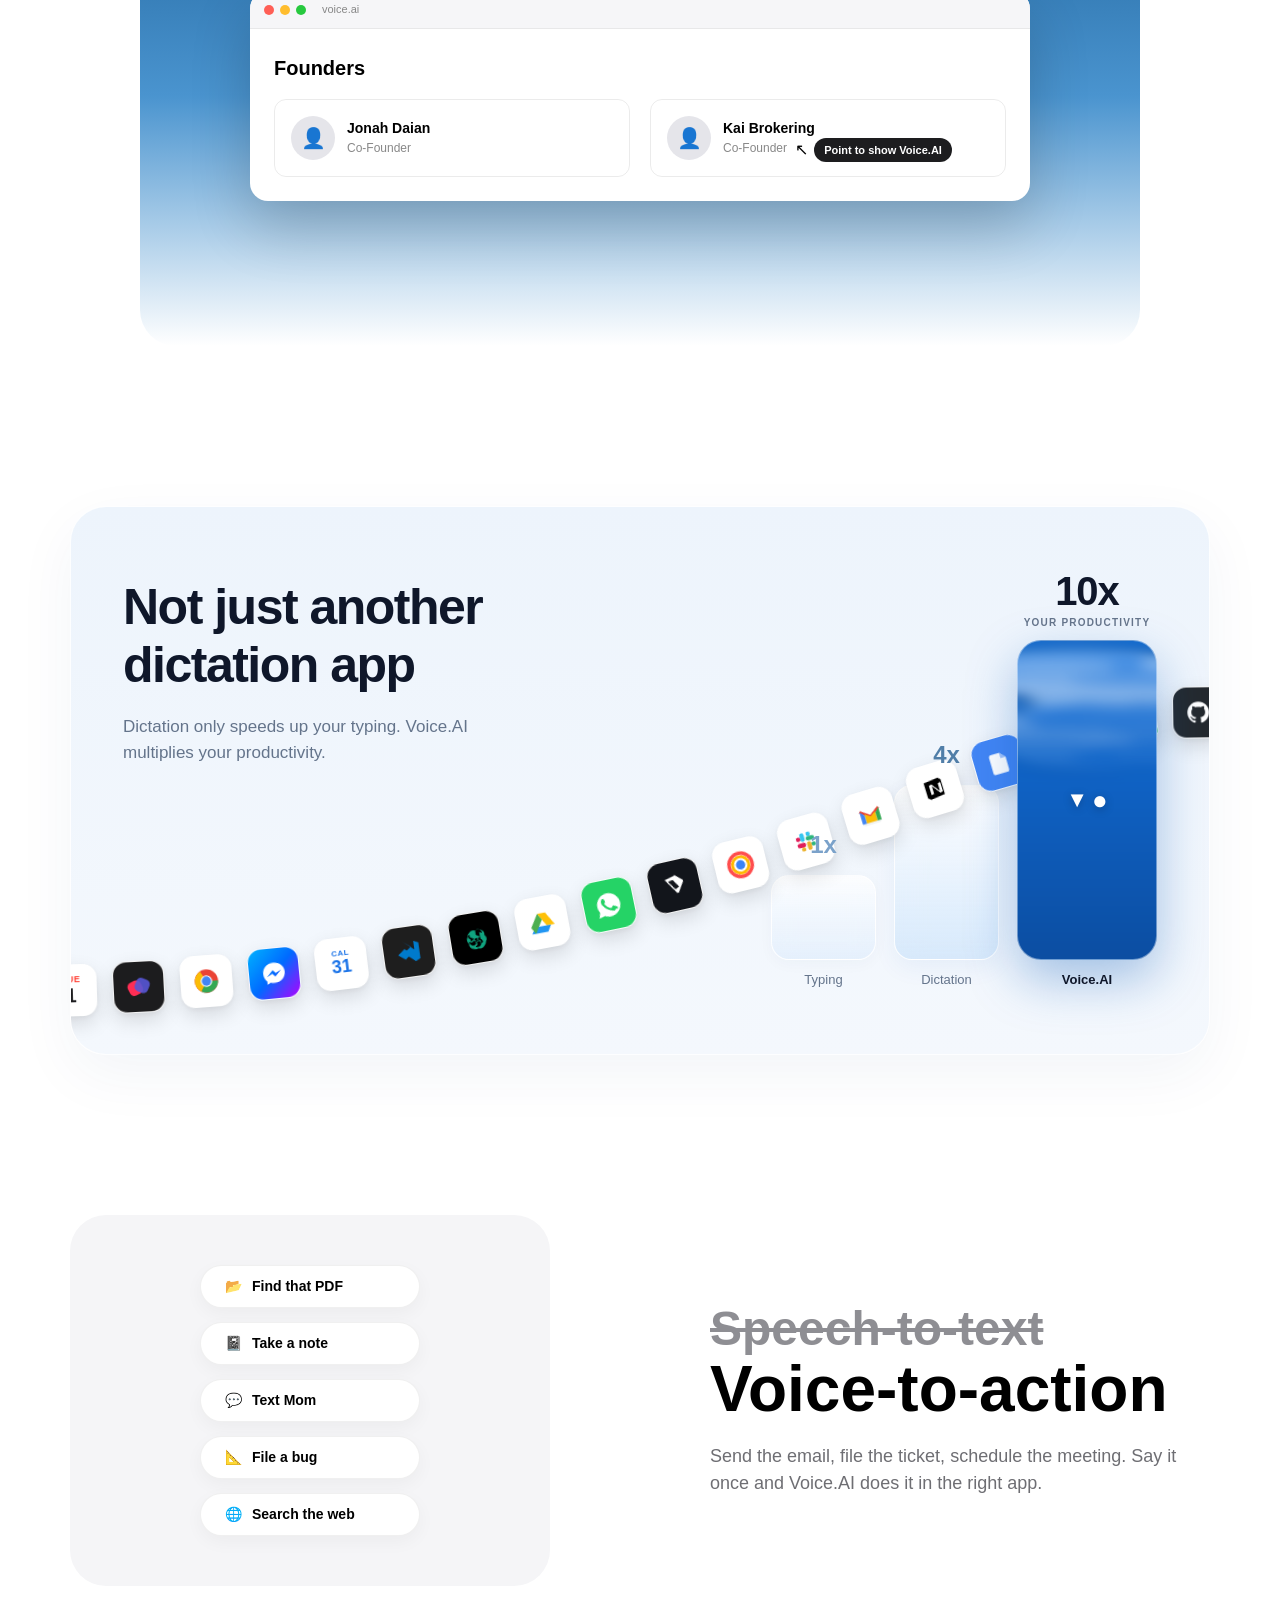
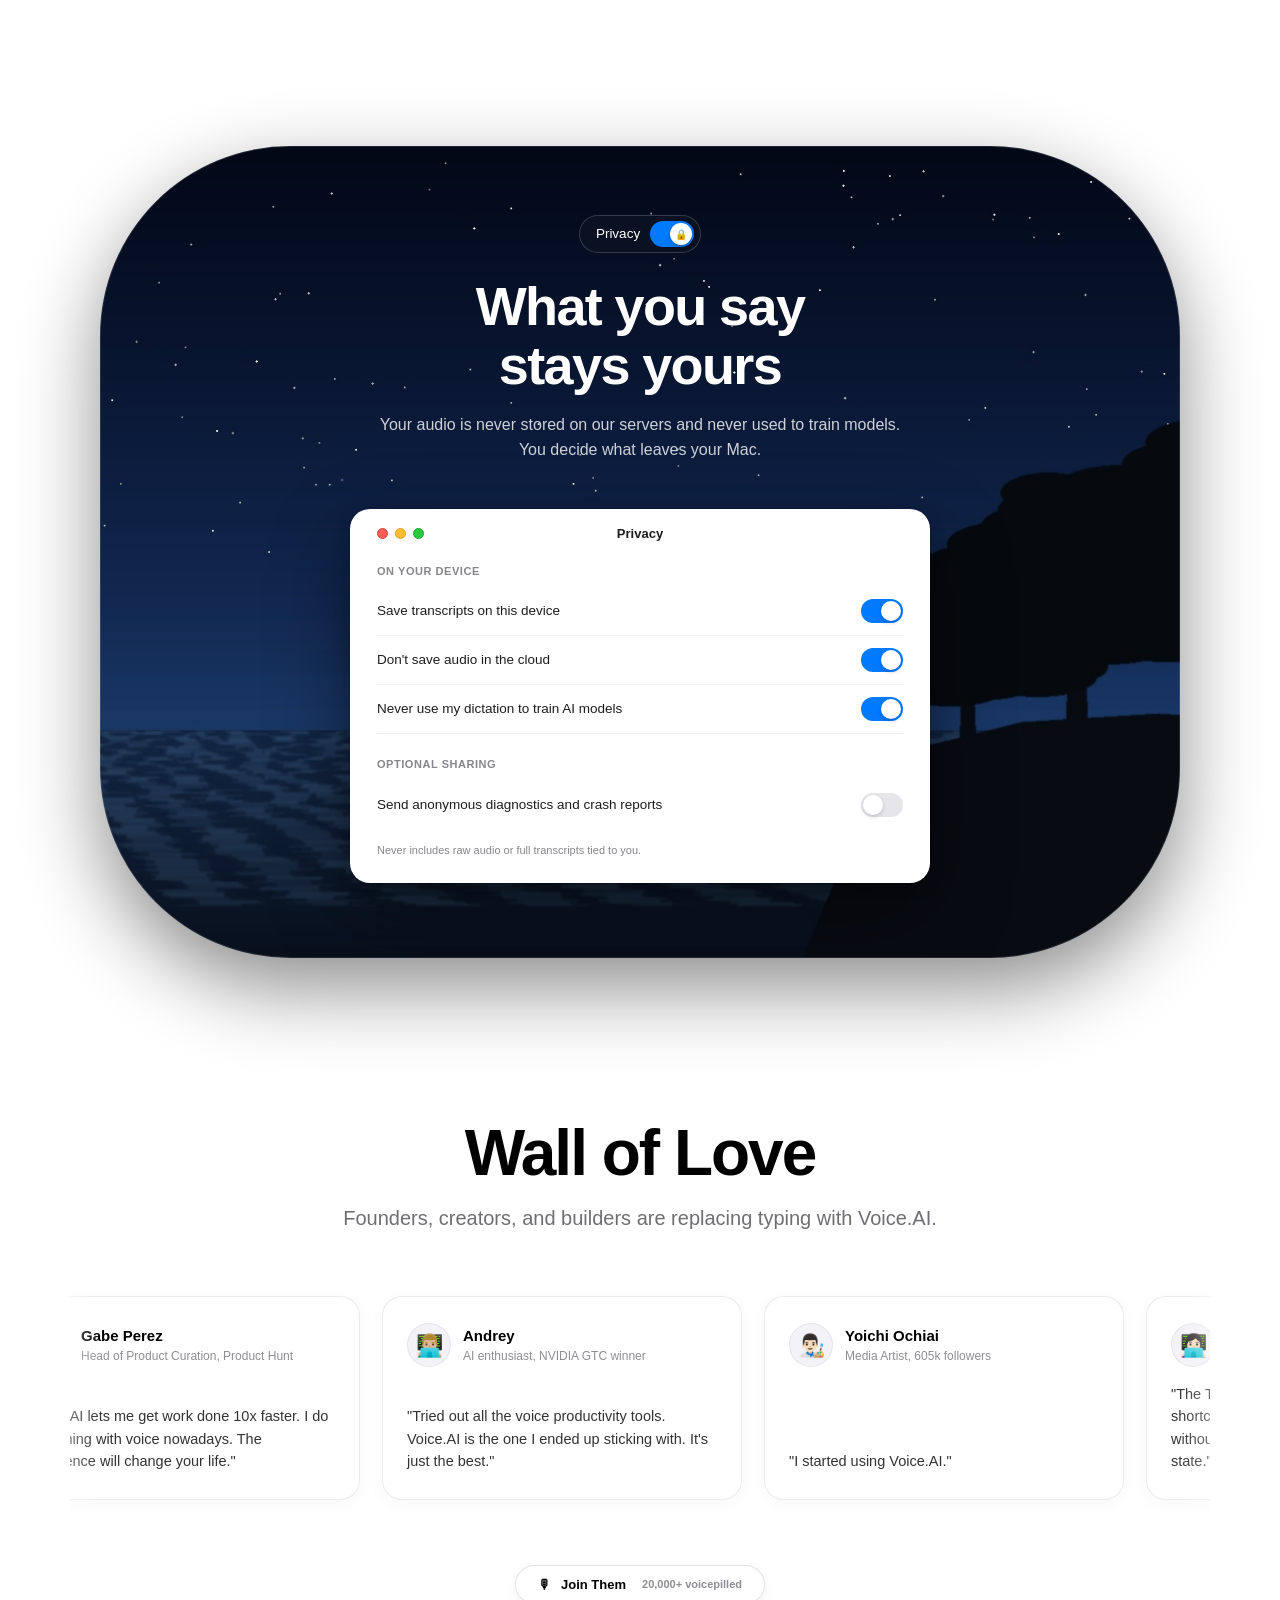
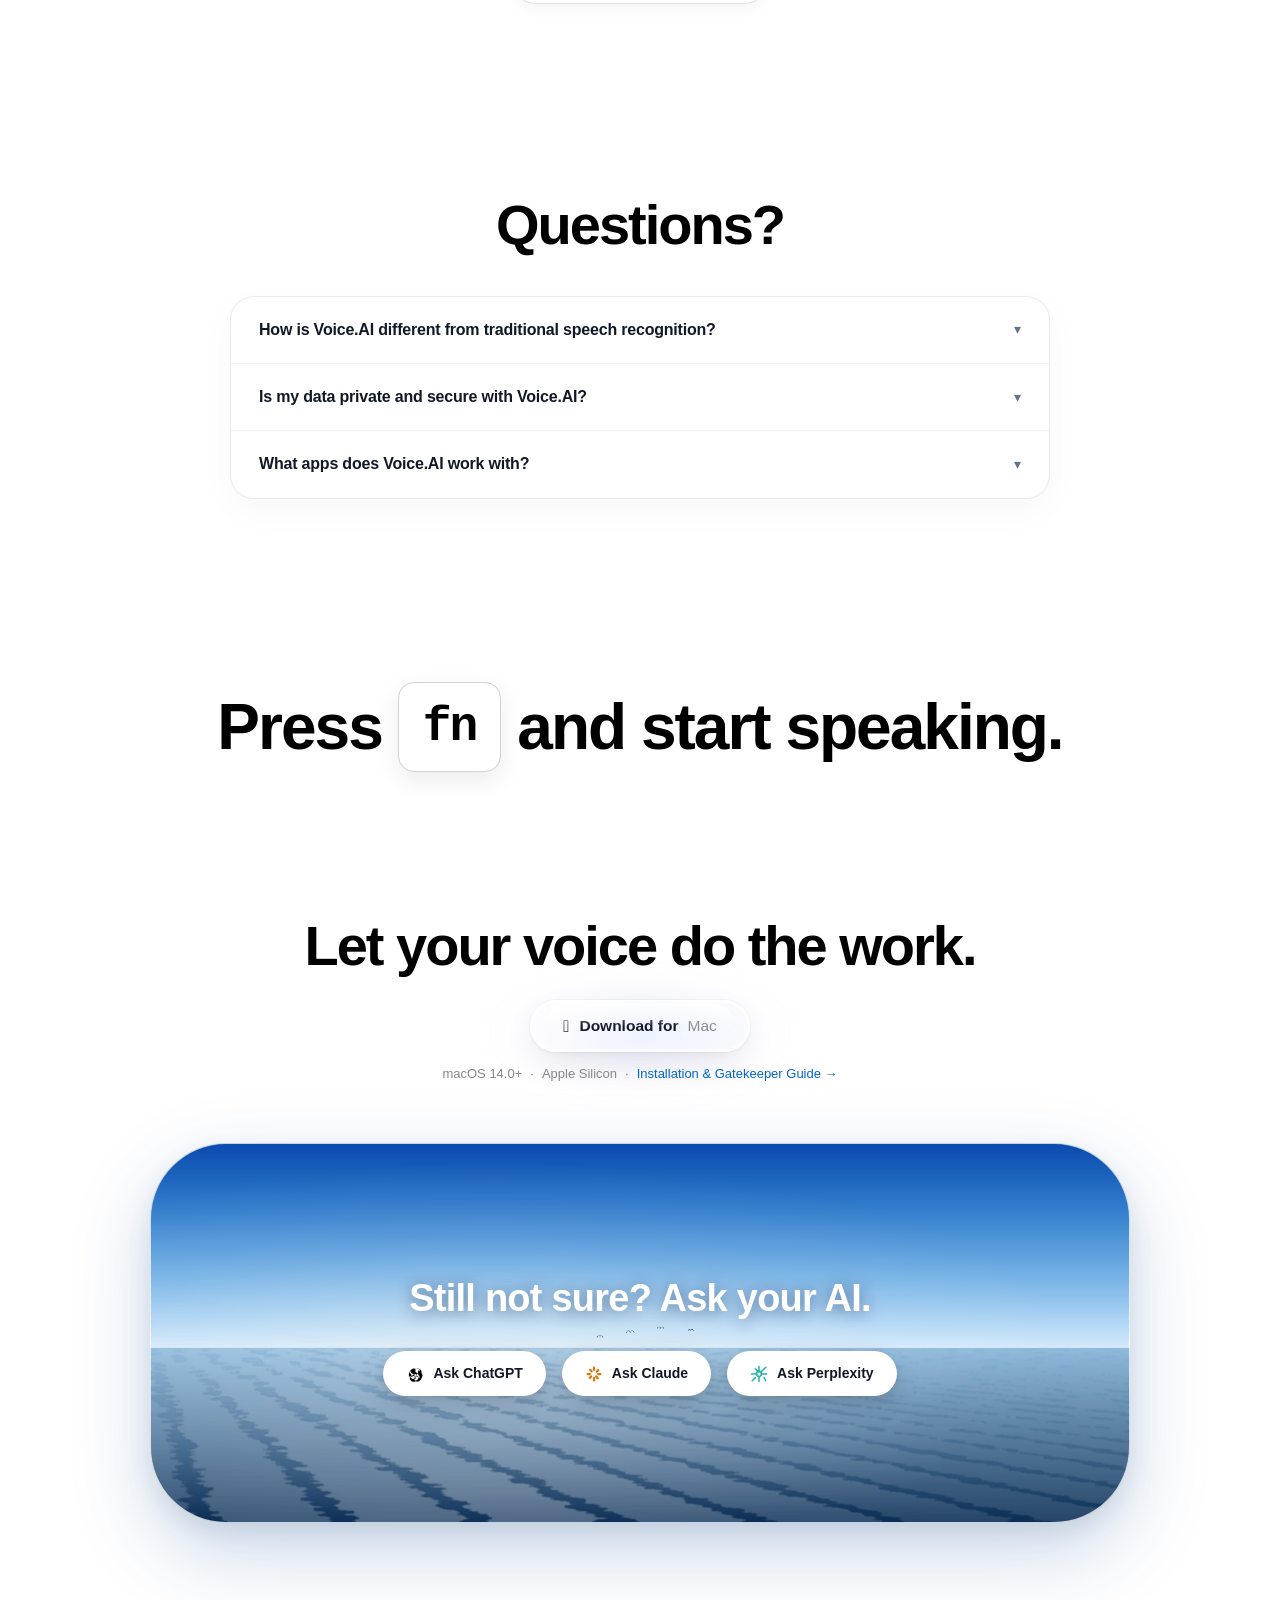
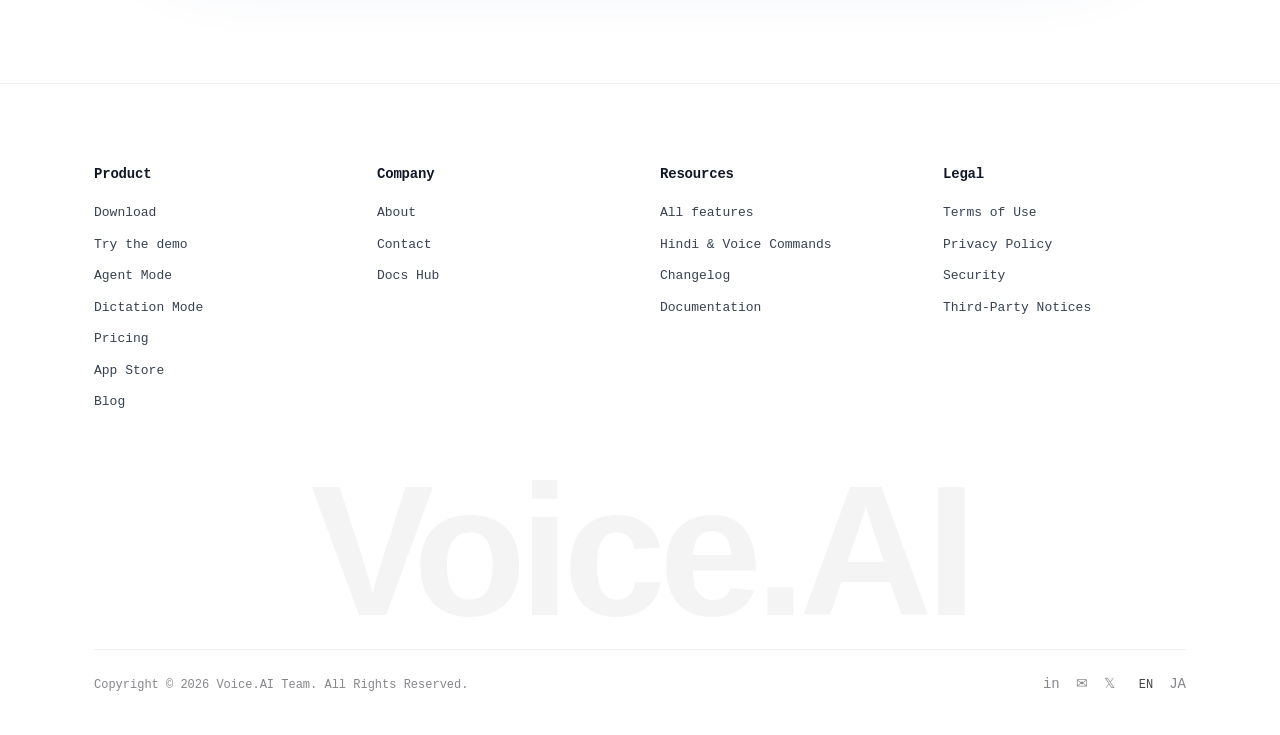
==== commit 32e385c0: "feat(website): integrate hero demo video showcase into main product page" ====
--- a/index.html
+++ b/index.html
@@ -1,5 +1,6 @@
 <!DOCTYPE html>
 <html lang="en">
+
 <head>
   <meta charset="UTF-8">
   <meta name="viewport" content="width=device-width, initial-scale=1.0">
@@ -8,6 +9,7 @@
   <link rel="stylesheet" href="tokens.css">
   <link rel="stylesheet" href="styles.css">
 </head>
+
 <body>
 
   <!-- Top Floating Notch Pill Navigation Header -->
@@ -24,7 +26,10 @@
       </div>
 
       <nav class="nav-links-wrap" id="mainNavLinks">
-        <a href="#features" class="nav-link">Product <svg width="9" height="5" viewBox="0 0 10 6" fill="none" stroke="currentColor" stroke-width="1.8" stroke-linecap="round" stroke-linejoin="round"><path d="M1 1L5 5L9 1"/></svg></a>
+        <a href="#features" class="nav-link">Product <svg width="9" height="5" viewBox="0 0 10 6" fill="none"
+            stroke="currentColor" stroke-width="1.8" stroke-linecap="round" stroke-linejoin="round">
+            <path d="M1 1L5 5L9 1" />
+          </svg></a>
         <a href="about.html" class="nav-link">About</a>
         <a href="blog.html" class="nav-link">Blogs</a>
         <a href="app-store.html" class="nav-link">App Store</a>
@@ -53,41 +58,41 @@
         <div style="font-size: 13px; color: #86868b; display: flex; align-items: center; gap: 8px; z-index: 1;">
           <span class="release-version-text">v1.0.0 (Build 42)</span> ·
           <span class="release-size-text">6.4 MB</span> ·
-          <span class="release-status-badge status-unsigned" style="font-size: 11px; padding: 2px 8px; border-radius: 9999px;">⚠️ Unsigned dev build</span> ·
+          <span class="release-status-badge status-unsigned"
+            style="font-size: 11px; padding: 2px 8px; border-radius: 9999px;">⚠️ Unsigned dev build</span> ·
           <a href="download.html" style="color: #0066cc; text-decoration: none;">Install Guide →</a>
         </div>
       </div>
 
-      <div class="hero-trial-note">7-day free trial · Cancel anytime</div>
-
-      <!-- Panoramic Sky & Clouds Hero Mockup -->
-      <div class="panoramic-hero-card">
-        <div class="sky-clouds-overlay"></div>
-
-        <div class="hero-calendar-modal">
-          <div style="font-size: 16px; margin-bottom: 8px;">🌐</div>
-          <div class="hero-gcal-badge">
-            <span style="font-size: 14px;">📅</span>
-            <span>New Event</span>
-          </div>
-          <div class="hero-event-title">Design rev</div>
-          <div class="hero-event-row">
-            <span>🕒</span>
-            <span>Thursday · 2:00 – 2:30 PM</span>
-          </div>
-          <div class="hero-event-row">
-            <span>👤</span>
-            <span>david@company.com</span>
-          </div>
-          <div class="hero-event-row" style="margin-bottom: 0;">
-            <span>📹</span>
-            <span>Google Meet</span>
-          </div>
-        </div>
-
-        <div class="floating-email-sent-chip">
-          <span>✉️</span>
-          <span>Email sent ✓</span>
+      <div class="hero-trial-note">100% Free &amp; Open Source · Local-First &amp; Private</div>
+
+      <!-- Hero Product Video Showcase -->
+      <div class="hero-video-card-container">
+        <div class="hero-video-wrapper">
+          <video 
+            id="heroDemoVideo"
+            src="assets/hero-video.mp4" 
+            poster="assets/hero-video-poster.webp" 
+            aria-label="Voice.AI Product Demonstration" 
+            autoplay 
+            muted 
+            loop 
+            playsinline 
+            preload="metadata"
+            class="hero-embedded-video"
+            onclick="toggleHeroPlayback()">
+          </video>
+          
+          <div class="hero-video-controls-overlay">
+            <button type="button" class="hero-video-btn" id="heroPlayPauseBtn" onclick="toggleHeroPlayback()" aria-label="Toggle Playback" title="Play / Pause">
+              <span id="heroPlayIcon" style="display: none;">▶</span>
+              <span id="heroPauseIcon">⏸</span>
+            </button>
+            <button type="button" class="hero-video-btn" id="heroMuteBtn" onclick="toggleHeroMute()" aria-label="Toggle Mute" title="Unmute / Mute">
+              <span id="heroMuteIcon">🔇</span>
+              <span id="heroUnmuteIcon" style="display: none;">🔊</span>
+            </button>
+          </div>
         </div>
       </div>
     </section>
@@ -112,7 +117,9 @@
             <h3 style="font-size: 20px; font-weight: 700;">Founders</h3>
             <div class="founders-grid">
               <div class="founder-card-inner">
-                <div style="width: 44px; height: 44px; border-radius: 50%; background: #e5e5ea; display: flex; align-items: center; justify-content: center; font-size: 20px;">👤</div>
+                <div
+                  style="width: 44px; height: 44px; border-radius: 50%; background: #e5e5ea; display: flex; align-items: center; justify-content: center; font-size: 20px;">
+                  👤</div>
                 <div>
                   <div style="font-weight: 600; font-size: 14px;">Jonah Daian</div>
                   <div style="font-size: 12px; color: #888;">Co-Founder</div>
@@ -120,7 +127,9 @@
               </div>
 
               <div class="founder-card-inner" style="position: relative;">
-                <div style="width: 44px; height: 44px; border-radius: 50%; background: #e5e5ea; display: flex; align-items: center; justify-content: center; font-size: 20px;">👤</div>
+                <div
+                  style="width: 44px; height: 44px; border-radius: 50%; background: #e5e5ea; display: flex; align-items: center; justify-content: center; font-size: 20px;">
+                  👤</div>
                 <div>
                   <div style="font-weight: 600; font-size: 14px;">Kai Brokering</div>
                   <div style="font-size: 12px; color: #888;">Co-Founder</div>
@@ -143,12 +152,15 @@
         <!-- Running Snake Curve Track (passes in front of 1x and 4x, weaves behind Voice.AI pillar) -->
         <div class="snake-track-container" id="snakeTrackContainer">
           <svg class="snake-svg-path-guide" viewBox="0 0 1140 440" preserveAspectRatio="none">
-            <path id="snakeCurvePath" d="M -80,390 C 220,390 480,340 700,280 C 820,245 920,205 1020,180 C 1120,155 1200,165 1280,185" fill="none" />
+            <path id="snakeCurvePath"
+              d="M -80,390 C 220,390 480,340 700,280 C 820,245 920,205 1020,180 C 1120,155 1200,165 1280,185"
+              fill="none" />
           </svg>
         </div>
 
         <div class="not-dictation-text">
-          <h2 class="section-headline-lg" style="font-size: 50px; font-weight: 800; letter-spacing: -0.03em; line-height: 1.15; text-align: left; margin-bottom: 20px; color: #0f172a;">
+          <h2 class="section-headline-lg"
+            style="font-size: 50px; font-weight: 800; letter-spacing: -0.03em; line-height: 1.15; text-align: left; margin-bottom: 20px; color: #0f172a;">
             Not just another<br>dictation app
           </h2>
           <p style="font-size: 17px; color: #64748b; line-height: 1.55; max-width: 420px; margin: 0;">
@@ -251,7 +263,7 @@
           </div>
 
           <div class="privacy-group-label">ON YOUR DEVICE</div>
-          
+
           <div class="privacy-row">
             <span>Save transcripts on this device</span>
             <div class="ios-switch ios-switch-on"></div>
@@ -279,7 +291,8 @@
     <!-- Section 6: Wall of Love (Infinite Horizontal Marquee Moving Left to Right) -->
     <section class="site-container section-wall-of-love">
       <h2 class="section-headline-lg" style="margin-bottom: 14px;">Wall of Love</h2>
-      <p class="section-subheadline" style="margin-bottom: 0;">Founders, creators, and builders are replacing typing with Voice.AI.</p>
+      <p class="section-subheadline" style="margin-bottom: 0;">Founders, creators, and builders are replacing typing
+        with Voice.AI.</p>
 
       <div class="wall-marquee-container">
         <div class="wall-marquee-track">
@@ -293,7 +306,8 @@
               </div>
             </div>
             <p class="test-quote">
-              "Voice.AI lets me get work done 10x faster. I do everything with voice nowadays. The experience will change your life."
+              "Voice.AI lets me get work done 10x faster. I do everything with voice nowadays. The experience will
+              change your life."
             </p>
           </div>
 
@@ -306,7 +320,8 @@
               </div>
             </div>
             <p class="test-quote">
-              "Tried out all the voice productivity tools. Voice.AI is the one I ended up sticking with. It's just the best."
+              "Tried out all the voice productivity tools. Voice.AI is the one I ended up sticking with. It's just the
+              best."
             </p>
           </div>
 
@@ -332,7 +347,8 @@
               </div>
             </div>
             <p class="test-quote">
-              "The Tahoe glass floating UI and keyboard shortcuts feel completely native. Dictating specs without touching the keyboard is pure flow state."
+              "The Tahoe glass floating UI and keyboard shortcuts feel completely native. Dictating specs without
+              touching the keyboard is pure flow state."
             </p>
           </div>
 
@@ -345,7 +361,8 @@
               </div>
             </div>
             <p class="test-quote">
-              "I reply to 150+ Slack messages and emails every single morning using Voice.AI. Cut my morning communications time in half."
+              "I reply to 150+ Slack messages and emails every single morning using Voice.AI. Cut my morning
+              communications time in half."
             </p>
           </div>
 
@@ -358,7 +375,8 @@
               </div>
             </div>
             <p class="test-quote">
-              "The local offline Whisper models are blindingly fast. Zero latency, works on airplane mode, and never uploads voice data to random servers."
+              "The local offline Whisper models are blindingly fast. Zero latency, works on airplane mode, and never
+              uploads voice data to random servers."
             </p>
           </div>
 
@@ -372,7 +390,8 @@
               </div>
             </div>
             <p class="test-quote">
-              "Voice.AI lets me get work done 10x faster. I do everything with voice nowadays. The experience will change your life."
+              "Voice.AI lets me get work done 10x faster. I do everything with voice nowadays. The experience will
+              change your life."
             </p>
           </div>
 
@@ -385,7 +404,8 @@
               </div>
             </div>
             <p class="test-quote">
-              "Tried out all the voice productivity tools. Voice.AI is the one I ended up sticking with. It's just the best."
+              "Tried out all the voice productivity tools. Voice.AI is the one I ended up sticking with. It's just the
+              best."
             </p>
           </div>
 
@@ -411,7 +431,8 @@
               </div>
             </div>
             <p class="test-quote">
-              "The Tahoe glass floating UI and keyboard shortcuts feel completely native. Dictating specs without touching the keyboard is pure flow state."
+              "The Tahoe glass floating UI and keyboard shortcuts feel completely native. Dictating specs without
+              touching the keyboard is pure flow state."
             </p>
           </div>
 
@@ -424,7 +445,8 @@
               </div>
             </div>
             <p class="test-quote">
-              "I reply to 150+ Slack messages and emails every single morning using Voice.AI. Cut my morning communications time in half."
+              "I reply to 150+ Slack messages and emails every single morning using Voice.AI. Cut my morning
+              communications time in half."
             </p>
           </div>
 
@@ -437,7 +459,8 @@
               </div>
             </div>
             <p class="test-quote">
-              "The local offline Whisper models are blindingly fast. Zero latency, works on airplane mode, and never uploads voice data to random servers."
+              "The local offline Whisper models are blindingly fast. Zero latency, works on airplane mode, and never
+              uploads voice data to random servers."
             </p>
           </div>
         </div>
@@ -452,7 +475,8 @@
 
     <!-- Section 7: Questions? FAQ -->
     <section class="site-container section-faq">
-      <h2 class="section-headline-lg" style="font-size: 56px; font-weight: 800; letter-spacing: -2px; margin-bottom: 20px;">Questions?</h2>
+      <h2 class="section-headline-lg"
+        style="font-size: 56px; font-weight: 800; letter-spacing: -2px; margin-bottom: 20px;">Questions?</h2>
 
       <div class="faq-accordions-wrap">
         <!-- Question 1 -->
@@ -463,7 +487,12 @@
           </div>
           <div class="faq-answer">
             <p>
-              Traditional dictation only transcribes your literal speech word-for-word, including verbal fillers ("um", "uh"), awkward formatting errors, and typos. Voice.AI is an active AI voice operating system powered by on-device Whisper models and contextual LLM post-processing. It understands your intent, removes verbal clutter, and formats thoughts in real time. Beyond typing, <strong>Agent Mode</strong> turns spoken commands directly into actions—like summarizing email threads, scheduling meetings, creating Linear tickets, and automating multi-step tasks across your Mac.
+              Traditional dictation only transcribes your literal speech word-for-word, including verbal fillers ("um",
+              "uh"), awkward formatting errors, and typos. Voice.AI is an active AI voice operating system powered by
+              on-device Whisper models and contextual LLM post-processing. It understands your intent, removes verbal
+              clutter, and formats thoughts in real time. Beyond typing, <strong>Agent Mode</strong> turns spoken
+              commands directly into actions—like summarizing email threads, scheduling meetings, creating Linear
+              tickets, and automating multi-step tasks across your Mac.
             </p>
           </div>
         </div>
@@ -476,7 +505,10 @@
           </div>
           <div class="faq-answer">
             <p>
-              Yes, completely. Voice.AI is built privacy-first: your audio is transcribed on-device using local Apple Silicon-optimized Whisper models. Your voice recordings are never stored on our servers and are never used to train public AI models. All network communication utilizes FIPS-compliant TLS 1.2+ encryption, and you have complete toggle-level control over what leaves your device. What you say stays yours.
+              Yes, completely. Voice.AI is built privacy-first: your audio is transcribed on-device using local Apple
+              Silicon-optimized Whisper models. Your voice recordings are never stored on our servers and are never used
+              to train public AI models. All network communication utilizes FIPS-compliant TLS 1.2+ encryption, and you
+              have complete toggle-level control over what leaves your device. What you say stays yours.
             </p>
           </div>
         </div>
@@ -489,7 +521,12 @@
           </div>
           <div class="faq-answer">
             <p>
-              Voice.AI works with <strong>every application</strong> on your computer. In <strong>Dictation Mode</strong>, placing your cursor into any text field—whether in Slack, Notion, Gmail, VS Code, Obsidian, Apple Notes, or Google Docs—instantly inputs clean, formatted text. In <strong>Agent Mode</strong>, Voice.AI features deep native integrations with over 20+ applications (including Google Calendar, Linear, Jira, Apple Mail, WhatsApp, Telegram, and Chrome) plus Model Context Protocol (MCP) server support for custom developer tooling.
+              Voice.AI works with <strong>every application</strong> on your computer. In <strong>Dictation
+                Mode</strong>, placing your cursor into any text field—whether in Slack, Notion, Gmail, VS Code,
+              Obsidian, Apple Notes, or Google Docs—instantly inputs clean, formatted text. In <strong>Agent
+                Mode</strong>, Voice.AI features deep native integrations with over 20+ applications (including Google
+              Calendar, Linear, Jira, Apple Mail, WhatsApp, Telegram, and Chrome) plus Model Context Protocol (MCP)
+              server support for custom developer tooling.
             </p>
           </div>
         </div>
@@ -508,7 +545,7 @@
     <!-- Section 9: Let your voice do the work & Ask your AI -->
     <section class="site-container" style="text-align: center; padding: 60px 0;">
       <h2 class="section-headline-lg" style="font-size: 56px; margin-bottom: 24px;">Let your voice do the work.</h2>
-      
+
       <div class="hero-download-halo-wrap" style="margin-bottom: 48px;">
         <a href="download.html" class="btn-mac-download-pill" title="Download Voice.AI">
           <span class="btn-apple-logo"></span>
@@ -518,7 +555,8 @@
         <div style="font-size: 13px; color: #86868b; display: flex; align-items: center; gap: 8px; z-index: 1;">
           <span>macOS 14.0+</span> ·
           <span>Apple Silicon</span> ·
-          <a href="download.html" style="color: #0066cc; text-decoration: none;">Installation &amp; Gatekeeper Guide →</a>
+          <a href="download.html" style="color: #0066cc; text-decoration: none;">Installation &amp; Gatekeeper Guide
+            →</a>
         </div>
       </div>
 
@@ -526,22 +564,28 @@
       <div class="panoramic-ai-ocean-card">
         <h3 class="panoramic-ai-ocean-heading">Still not sure? Ask your AI.</h3>
         <div class="ai-relay-pills-row">
-          <a href="https://chatgpt.com/?q=Review+Voice.AI+and+its+features+as+an+AI+voice+assistant+for+Mac" target="_blank" rel="noopener noreferrer" class="ai-relay-pill">
+          <a href="https://chatgpt.com/?q=Review+Voice.AI+and+its+features+as+an+AI+voice+assistant+for+Mac"
+            target="_blank" rel="noopener noreferrer" class="ai-relay-pill">
             <svg width="18" height="18" viewBox="0 0 24 24" fill="#000000">
-              <path d="M20.5 10.5a4.8 4.8 0 00-.4-3.4 5 5 0 00-4.3-2.5 4.8 4.8 0 00-3.3.4 5 5 0 00-6 1.8 4.8 4.8 0 00-1.8 3.3 5 5 0 00.5 6.2 4.8 4.8 0 00.4 3.4 5 5 0 004.3 2.5 4.8 4.8 0 003.3-.4 5 5 0 006-1.8 4.8 4.8 0 001.8-3.3 5 5 0 00-.5-6.2zm-7.6 10.1a3.6 3.6 0 01-2.2-.8l1.7-1a.6.6 0 00.3-.5v-4.1l3.5 2v2.2a3.7 3.7 0 01-3.3 2.2zm-6.7-3.8a3.7 3.7 0 01-.5-2.3l1.7 1a.6.6 0 00.6 0l3.5-2v4.1l-1.9 1.1a3.7 3.7 0 01-3.4-1.9zm-1.1-7.2a3.6 3.6 0 011.7-1.5v2a.6.6 0 00.3.5l3.5 2-3.5 2v-2.2a3.7 3.7 0 01-2-2.8zm11 1.7l-3.5-2v-4.1l1.9-1.1a3.7 3.7 0 013.4 1.9 3.6 3.6 0 01.5 2.3l-1.7-1a.6.6 0 00-.6 0zm2.2 4.9a3.7 3.7 0 01-1.7 1.5v-2a.6.6 0 00-.3-.5l-3.5-2 3.5-2v2.2a3.7 3.7 0 012 2.8zm-7.5-3.3l1.7-1 1.7 1v2l-1.7 1-1.7-1v-2z"/>
+              <path
+                d="M20.5 10.5a4.8 4.8 0 00-.4-3.4 5 5 0 00-4.3-2.5 4.8 4.8 0 00-3.3.4 5 5 0 00-6 1.8 4.8 4.8 0 00-1.8 3.3 5 5 0 00.5 6.2 4.8 4.8 0 00.4 3.4 5 5 0 004.3 2.5 4.8 4.8 0 003.3-.4 5 5 0 006-1.8 4.8 4.8 0 001.8-3.3 5 5 0 00-.5-6.2zm-7.6 10.1a3.6 3.6 0 01-2.2-.8l1.7-1a.6.6 0 00.3-.5v-4.1l3.5 2v2.2a3.7 3.7 0 01-3.3 2.2zm-6.7-3.8a3.7 3.7 0 01-.5-2.3l1.7 1a.6.6 0 00.6 0l3.5-2v4.1l-1.9 1.1a3.7 3.7 0 01-3.4-1.9zm-1.1-7.2a3.6 3.6 0 011.7-1.5v2a.6.6 0 00.3.5l3.5 2-3.5 2v-2.2a3.7 3.7 0 01-2-2.8zm11 1.7l-3.5-2v-4.1l1.9-1.1a3.7 3.7 0 013.4 1.9 3.6 3.6 0 01.5 2.3l-1.7-1a.6.6 0 00-.6 0zm2.2 4.9a3.7 3.7 0 01-1.7 1.5v-2a.6.6 0 00-.3-.5l-3.5-2 3.5-2v2.2a3.7 3.7 0 012 2.8zm-7.5-3.3l1.7-1 1.7 1v2l-1.7 1-1.7-1v-2z" />
             </svg>
             <span>Ask ChatGPT</span>
           </a>
-          <a href="https://claude.ai/new?q=What+is+Voice.AI+and+how+does+its+voice+assistant+differ+from+standard+dictation%3F" target="_blank" rel="noopener noreferrer" class="ai-relay-pill">
+          <a href="https://claude.ai/new?q=What+is+Voice.AI+and+how+does+its+voice+assistant+differ+from+standard+dictation%3F"
+            target="_blank" rel="noopener noreferrer" class="ai-relay-pill">
             <svg width="18" height="18" viewBox="0 0 24 24" fill="#D97706">
-              <path d="M12 2a1.5 1.5 0 011.5 1.5v3.1a1.5 1.5 0 01-3 0V3.5A1.5 1.5 0 0112 2zm6.7 3.8a1.5 1.5 0 010 2.1l-2.2 2.2a1.5 1.5 0 01-2.1-2.1l2.2-2.2a1.5 1.5 0 012.1 0zM22 12a1.5 1.5 0 01-1.5 1.5h-3.1a1.5 1.5 0 010-3h3.1A1.5 1.5 0 0122 12zm-3.8 6.7a1.5 1.5 0 01-2.1 0l-2.2-2.2a1.5 1.5 0 112.1-2.1l2.2 2.2a1.5 1.5 0 010 2.1zM12 22a1.5 1.5 0 01-1.5-1.5v-3.1a1.5 1.5 0 013 0v3.1A1.5 1.5 0 0112 22zm-6.7-3.8a1.5 1.5 0 010-2.1l2.2-2.2a1.5 1.5 0 012.1 2.1l-2.2 2.2a1.5 1.5 0 01-2.1 0zM2 12a1.5 1.5 0 011.5-1.5h3.1a1.5 1.5 0 010 3H3.5A1.5 1.5 0 012 12zm3.8-6.7a1.5 1.5 0 012.1 0l2.2 2.2a1.5 1.5 0 01-2.1 2.1l-2.2-2.2a1.5 1.5 0 010-2.1z"/>
+              <path
+                d="M12 2a1.5 1.5 0 011.5 1.5v3.1a1.5 1.5 0 01-3 0V3.5A1.5 1.5 0 0112 2zm6.7 3.8a1.5 1.5 0 010 2.1l-2.2 2.2a1.5 1.5 0 01-2.1-2.1l2.2-2.2a1.5 1.5 0 012.1 0zM22 12a1.5 1.5 0 01-1.5 1.5h-3.1a1.5 1.5 0 010-3h3.1A1.5 1.5 0 0122 12zm-3.8 6.7a1.5 1.5 0 01-2.1 0l-2.2-2.2a1.5 1.5 0 112.1-2.1l2.2 2.2a1.5 1.5 0 010 2.1zM12 22a1.5 1.5 0 01-1.5-1.5v-3.1a1.5 1.5 0 013 0v3.1A1.5 1.5 0 0112 22zm-6.7-3.8a1.5 1.5 0 010-2.1l2.2-2.2a1.5 1.5 0 012.1 2.1l-2.2 2.2a1.5 1.5 0 01-2.1 0zM2 12a1.5 1.5 0 011.5-1.5h3.1a1.5 1.5 0 010 3H3.5A1.5 1.5 0 012 12zm3.8-6.7a1.5 1.5 0 012.1 0l2.2 2.2a1.5 1.5 0 01-2.1 2.1l-2.2-2.2a1.5 1.5 0 010-2.1z" />
             </svg>
             <span>Ask Claude</span>
           </a>
-          <a href="https://www.perplexity.ai/search?q=Review+Voice.AI+Mac+voice+assistant" target="_blank" rel="noopener noreferrer" class="ai-relay-pill">
-            <svg width="18" height="18" viewBox="0 0 24 24" fill="none" stroke="#20B2AA" stroke-width="2" stroke-linecap="round" stroke-linejoin="round">
-              <circle cx="12" cy="12" r="3.2"/>
-              <path d="M12 2v6m0 8v6M2 12h6m8 0h6m-15-7l4.2 4.2m7.6 7.6L21 21M3 21l4.2-4.2m7.6-7.6L21 3"/>
+          <a href="https://www.perplexity.ai/search?q=Review+Voice.AI+Mac+voice+assistant" target="_blank"
+            rel="noopener noreferrer" class="ai-relay-pill">
+            <svg width="18" height="18" viewBox="0 0 24 24" fill="none" stroke="#20B2AA" stroke-width="2"
+              stroke-linecap="round" stroke-linejoin="round">
+              <circle cx="12" cy="12" r="3.2" />
+              <path d="M12 2v6m0 8v6M2 12h6m8 0h6m-15-7l4.2 4.2m7.6 7.6L21 21M3 21l4.2-4.2m7.6-7.6L21 3" />
             </svg>
             <span>Ask Perplexity</span>
           </a>
@@ -635,8 +679,41 @@
         item.classList.add('active');
       }
     }
+
+    // Hero Demo Video Playback Controls
+    function toggleHeroPlayback() {
+      const video = document.getElementById('heroDemoVideo');
+      const playIcon = document.getElementById('heroPlayIcon');
+      const pauseIcon = document.getElementById('heroPauseIcon');
+      if (!video) return;
+      if (video.paused) {
+        video.play();
+        if (playIcon) playIcon.style.display = 'none';
+        if (pauseIcon) pauseIcon.style.display = 'inline';
+      } else {
+        video.pause();
+        if (playIcon) playIcon.style.display = 'inline';
+        if (pauseIcon) pauseIcon.style.display = 'none';
+      }
+    }
+
+    function toggleHeroMute() {
+      const video = document.getElementById('heroDemoVideo');
+      const muteIcon = document.getElementById('heroMuteIcon');
+      const unmuteIcon = document.getElementById('heroUnmuteIcon');
+      if (!video) return;
+      video.muted = !video.muted;
+      if (video.muted) {
+        if (muteIcon) muteIcon.style.display = 'inline';
+        if (unmuteIcon) unmuteIcon.style.display = 'none';
+      } else {
+        if (muteIcon) muteIcon.style.display = 'none';
+        if (unmuteIcon) unmuteIcon.style.display = 'inline';
+      }
+    }
   </script>
   <script src="release.js"></script>
   <script src="snake-animation.js"></script>
 </body>
-</html>
+
+</html>
--- a/styles.css
+++ b/styles.css
@@ -489,7 +489,69 @@
   margin-bottom: 48px;
 }
 
-/* Panoramic Sky & Cloud Hero Mockup */
+/* Panoramic Sky & Cloud Hero Mockup / Video Showcase Container */
+.hero-video-card-container {
+  width: 100%;
+  max-width: 1080px;
+  margin: 0 auto;
+  border-radius: var(--radius-card-lg, 24px);
+  overflow: hidden;
+  position: relative;
+  box-shadow: 0 30px 80px rgba(0, 0, 0, 0.22), 0 4px 16px rgba(0, 0, 0, 0.08);
+  border: 1px solid rgba(0, 0, 0, 0.08);
+  background: #000000;
+}
+
+.hero-video-wrapper {
+  position: relative;
+  width: 100%;
+  aspect-ratio: 16 / 9;
+  background: #050505;
+  overflow: hidden;
+}
+
+.hero-embedded-video {
+  width: 100%;
+  height: 100%;
+  object-fit: cover;
+  display: block;
+  cursor: pointer;
+}
+
+.hero-video-controls-overlay {
+  position: absolute;
+  bottom: 16px;
+  right: 16px;
+  display: flex;
+  align-items: center;
+  gap: 8px;
+  z-index: 10;
+}
+
+.hero-video-btn {
+  background: rgba(0, 0, 0, 0.45);
+  backdrop-filter: blur(12px);
+  -webkit-backdrop-filter: blur(12px);
+  color: #ffffff;
+  border: 1px solid rgba(255, 255, 255, 0.2);
+  border-radius: 9999px;
+  width: 36px;
+  height: 36px;
+  cursor: pointer;
+  display: flex;
+  align-items: center;
+  justify-content: center;
+  font-size: 13px;
+  transition: all 0.2s ease;
+  user-select: none;
+}
+
+.hero-video-btn:hover {
+  background: rgba(0, 0, 0, 0.75);
+  border-color: rgba(255, 255, 255, 0.4);
+  transform: scale(1.06);
+}
+
 .panoramic-hero-card {
   width: 100%;
   max-width: 1080px;
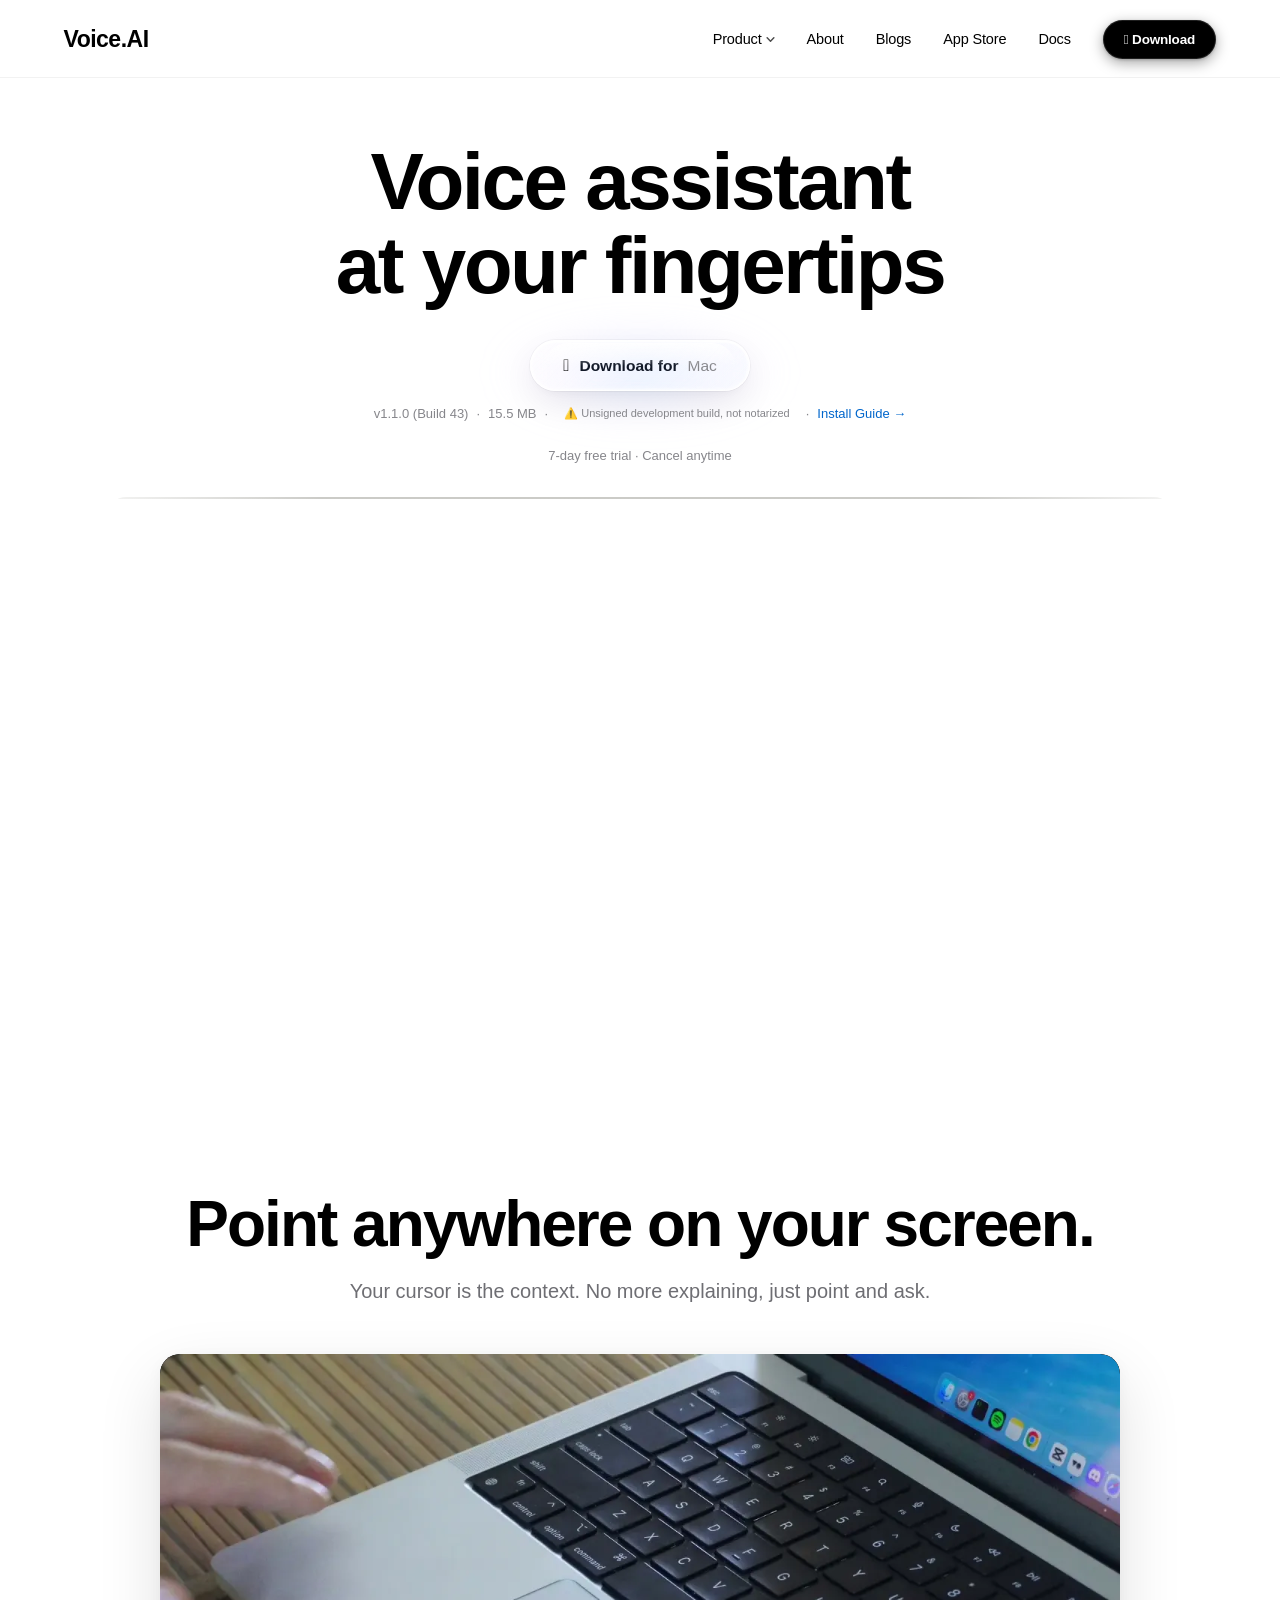
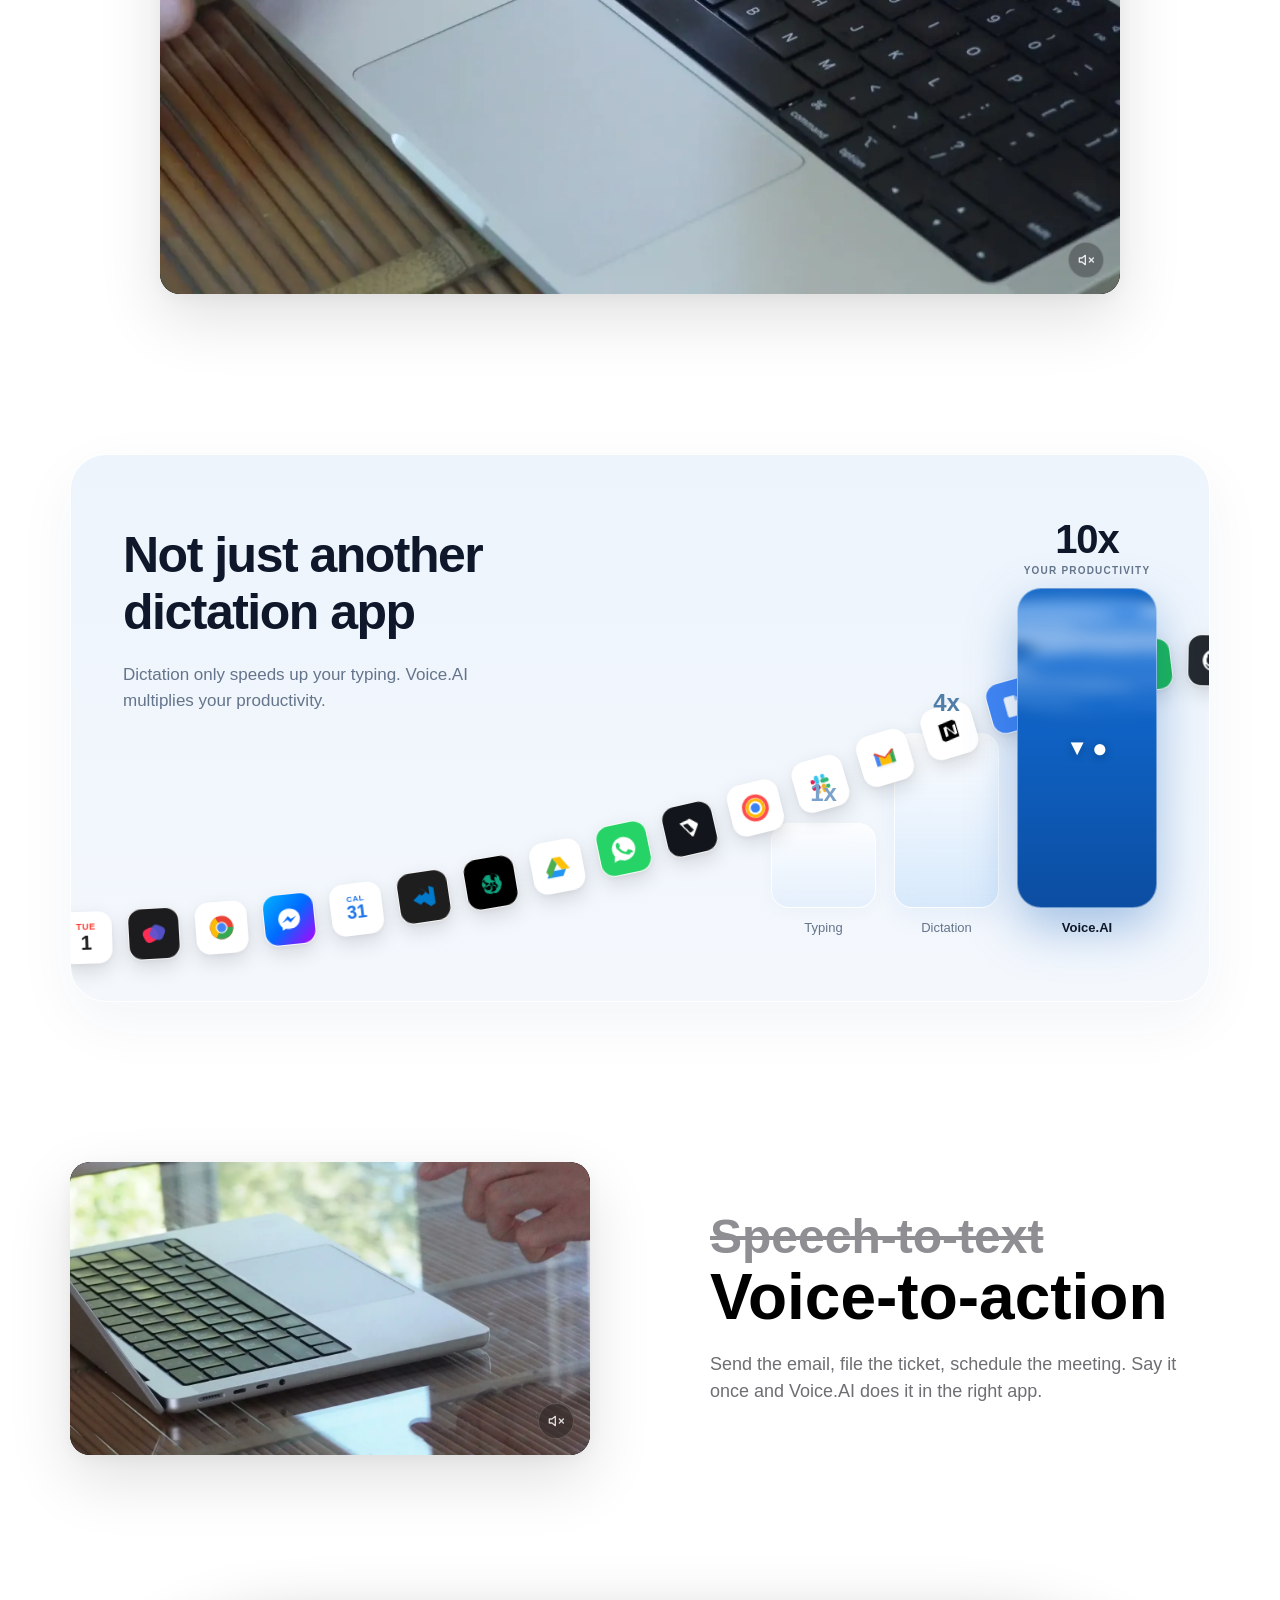
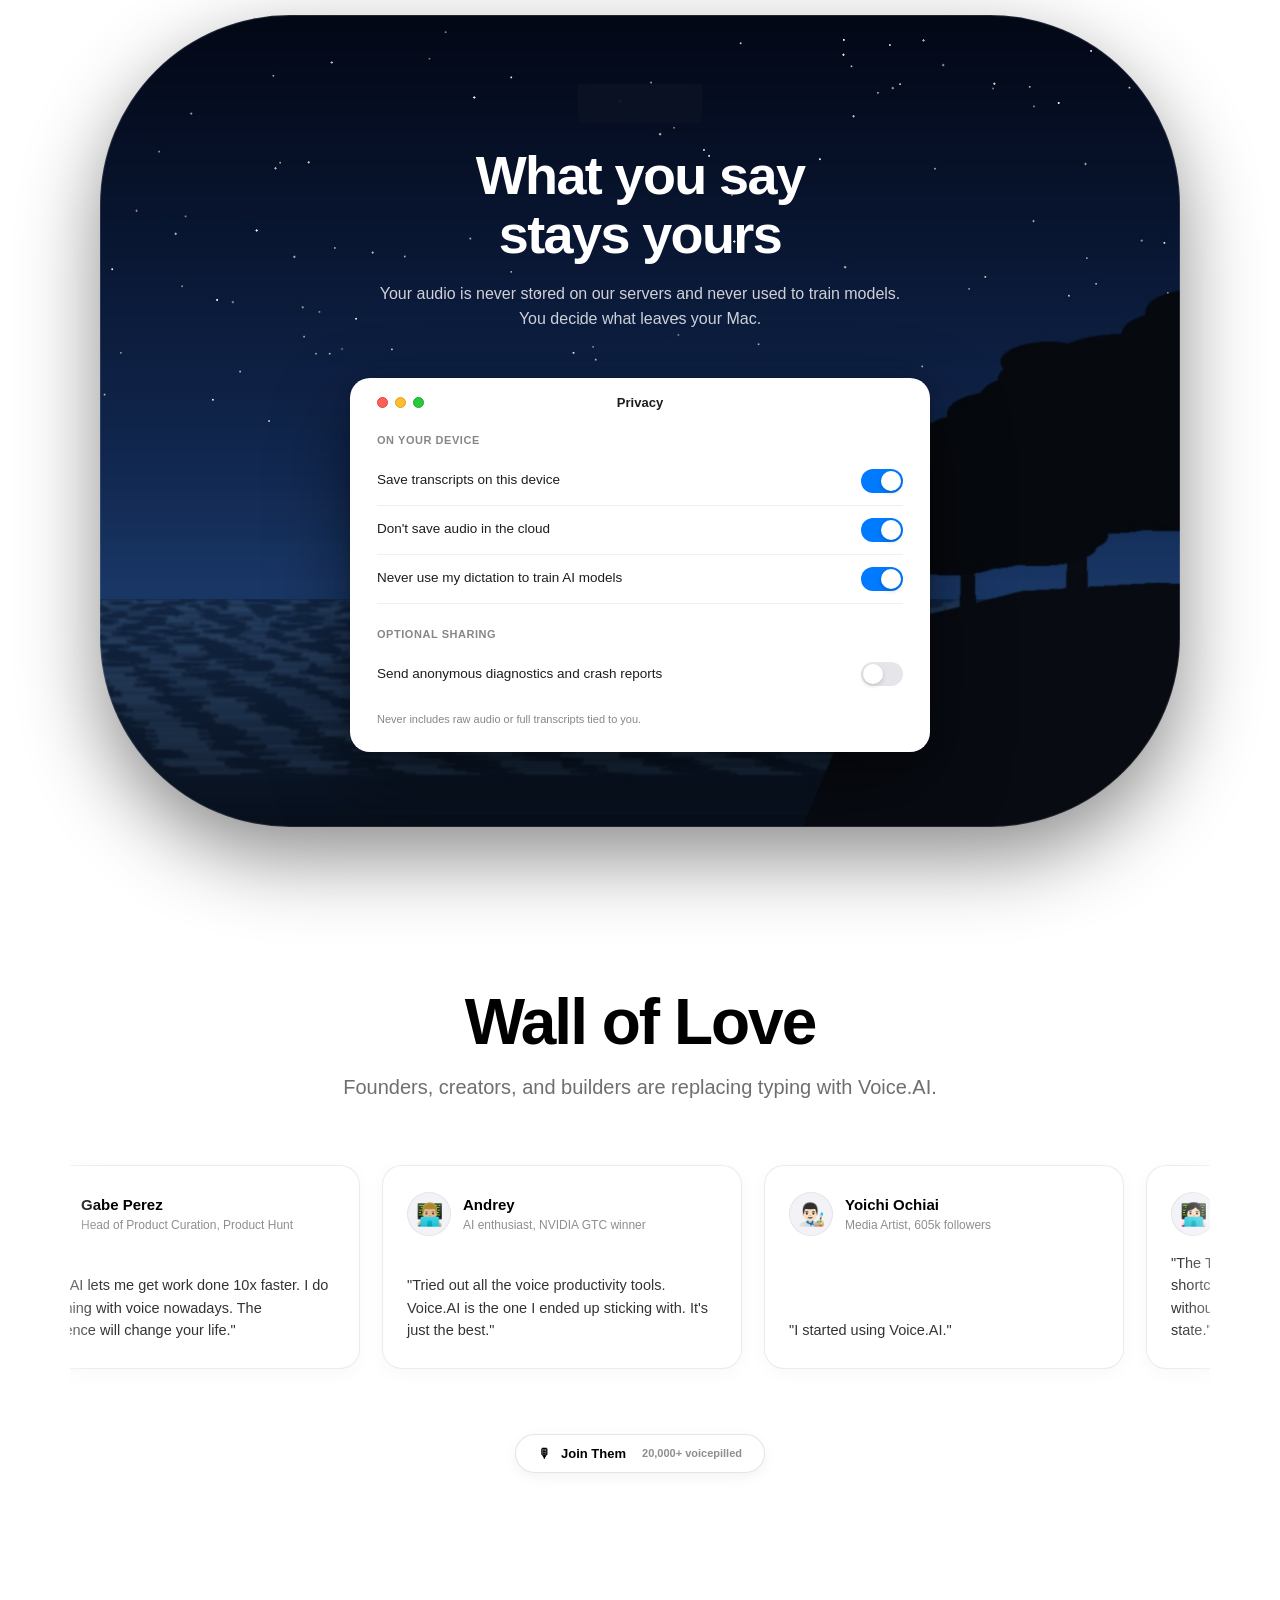
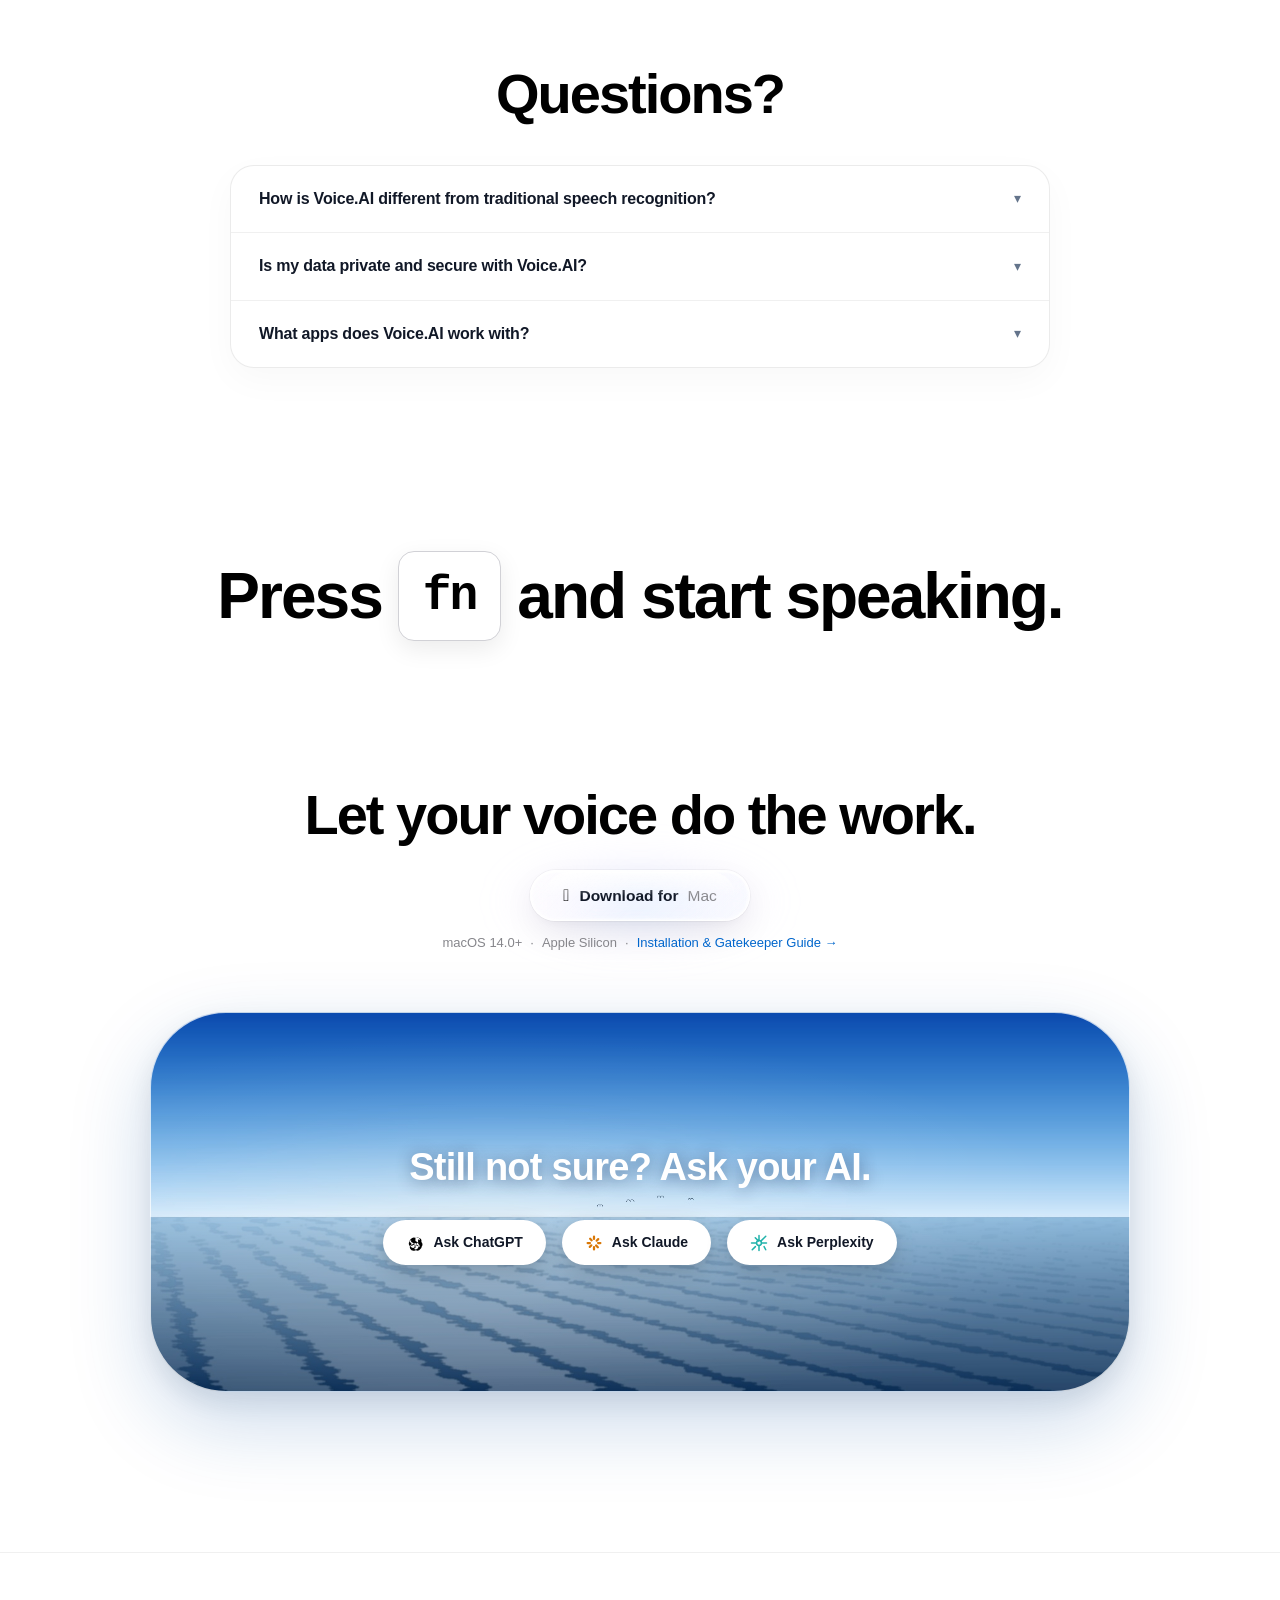
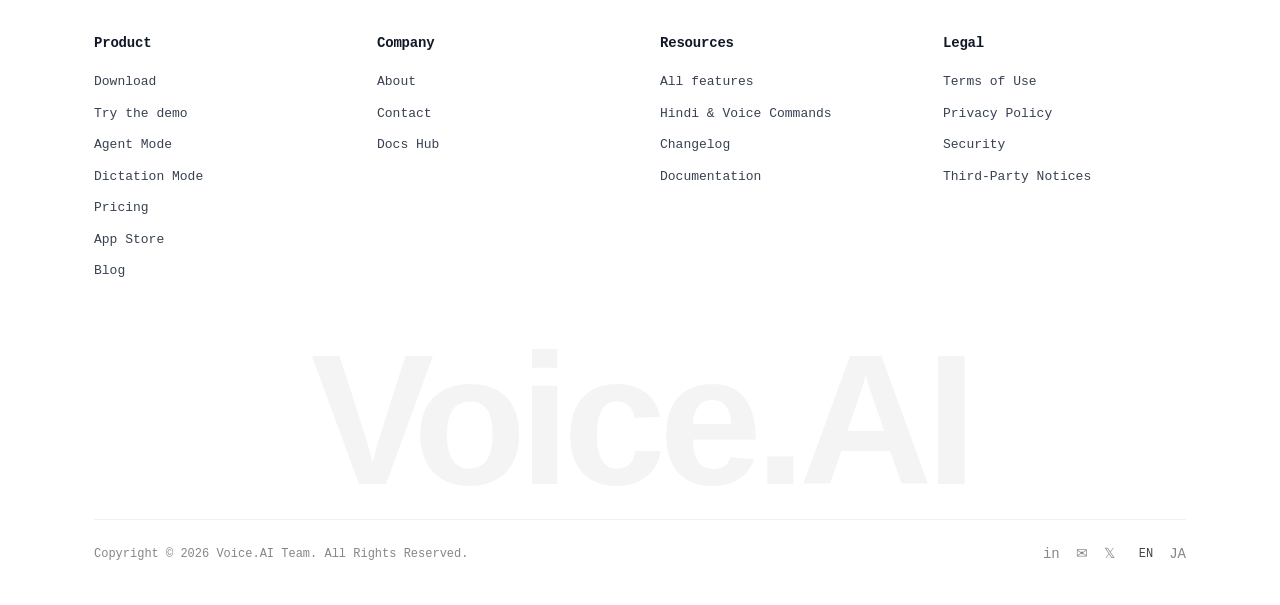
==== commit 210bc22a: "edited the product page of the website" ====
--- a/index.html
+++ b/index.html
@@ -64,36 +64,13 @@
         </div>
       </div>
 
-      <div class="hero-trial-note">100% Free &amp; Open Source · Local-First &amp; Private</div>
-
-      <!-- Hero Product Video Showcase -->
-      <div class="hero-video-card-container">
-        <div class="hero-video-wrapper">
-          <video 
-            id="heroDemoVideo"
-            src="assets/hero-video.mp4" 
-            poster="assets/hero-video-poster.webp" 
-            aria-label="Voice.AI Product Demonstration" 
-            autoplay 
-            muted 
-            loop 
-            playsinline 
-            preload="metadata"
-            class="hero-embedded-video"
-            onclick="toggleHeroPlayback()">
-          </video>
-          
-          <div class="hero-video-controls-overlay">
-            <button type="button" class="hero-video-btn" id="heroPlayPauseBtn" onclick="toggleHeroPlayback()" aria-label="Toggle Playback" title="Play / Pause">
-              <span id="heroPlayIcon" style="display: none;">▶</span>
-              <span id="heroPauseIcon">⏸</span>
-            </button>
-            <button type="button" class="hero-video-btn" id="heroMuteBtn" onclick="toggleHeroMute()" aria-label="Toggle Mute" title="Unmute / Mute">
-              <span id="heroMuteIcon">🔇</span>
-              <span id="heroUnmuteIcon" style="display: none;">🔊</span>
-            </button>
-          </div>
-        </div>
+      <div class="hero-trial-note">7-day free trial · Cancel anytime</div>
+
+      <!-- Panoramic Hero Video Screen -->
+      <div class="panoramic-hero-card">
+        <video class="hero-screen-video" src="assets/hero-demo.mp4" autoplay loop muted playsinline preload="auto"
+          aria-label="VoiceOS Desktop Demo">
+        </video>
       </div>
     </section>
 
@@ -102,47 +79,25 @@
       <h2 class="section-headline-lg">Point anywhere on your screen.</h2>
       <p class="section-subheadline">Your cursor is the context. No more explaining, just point and ask.</p>
 
-      <div class="point-context-mockup">
-        <div class="founders-window">
-          <div class="window-titlebar">
-            <div class="window-dots">
-              <div class="w-dot w-dot-red"></div>
-              <div class="w-dot w-dot-yellow"></div>
-              <div class="w-dot w-dot-green"></div>
-            </div>
-            <span style="font-size: 11px; color: #888; margin-left: 8px;">voice.ai</span>
-          </div>
-
-          <div class="founders-content">
-            <h3 style="font-size: 20px; font-weight: 700;">Founders</h3>
-            <div class="founders-grid">
-              <div class="founder-card-inner">
-                <div
-                  style="width: 44px; height: 44px; border-radius: 50%; background: #e5e5ea; display: flex; align-items: center; justify-content: center; font-size: 20px;">
-                  👤</div>
-                <div>
-                  <div style="font-weight: 600; font-size: 14px;">Jonah Daian</div>
-                  <div style="font-size: 12px; color: #888;">Co-Founder</div>
-                </div>
-              </div>
-
-              <div class="founder-card-inner" style="position: relative;">
-                <div
-                  style="width: 44px; height: 44px; border-radius: 50%; background: #e5e5ea; display: flex; align-items: center; justify-content: center; font-size: 20px;">
-                  👤</div>
-                <div>
-                  <div style="font-weight: 600; font-size: 14px;">Kai Brokering</div>
-                  <div style="font-size: 12px; color: #888;">Co-Founder</div>
-                </div>
-
-                <div class="laser-cursor-pointer">
-                  <span>↖</span>
-                  <div class="cursor-pill-tooltip">Point to show Voice.AI</div>
-                </div>
-              </div>
-            </div>
-          </div>
-        </div>
+      <div class="screen-demo-video-wrap">
+        <video id="screenVisionVideo" class="screen-demo-video" src="assets/stopLookingDemo.mp4"
+          poster="assets/stopScreenshotsDemo-poster.webp" autoplay loop muted playsinline preload="auto"
+          aria-label="Pointing at the screen and asking VoiceOS about it">
+        </video>
+        <button type="button" class="video-audio-toggle-btn" id="screenVisionAudioBtn" aria-label="Toggle audio"
+          title="Toggle audio">
+          <svg class="icon-sound-off" viewBox="0 0 24 24" fill="none" stroke="currentColor" stroke-width="2"
+            stroke-linecap="round" stroke-linejoin="round">
+            <polygon points="11 5 6 9 2 9 2 15 6 15 11 19 11 5"></polygon>
+            <line x1="23" y1="9" x2="17" y2="15"></line>
+            <line x1="17" y1="9" x2="23" y2="15"></line>
+          </svg>
+          <svg class="icon-sound-on" viewBox="0 0 24 24" fill="none" stroke="currentColor" stroke-width="2"
+            stroke-linecap="round" stroke-linejoin="round" style="display:none;">
+            <polygon points="11 5 6 9 2 9 2 15 6 15 11 19 11 5"></polygon>
+            <path d="M19.07 4.93a10 10 0 0 1 0 14.14M15.54 8.46a5 5 0 0 1 0 7.07"></path>
+          </svg>
+        </button>
       </div>
     </section>
 
@@ -203,27 +158,25 @@
 
     <!-- Section 4: Speech-to-text -> Voice-to-action -->
     <section class="site-container section-voice-to-action">
-      <div class="action-floating-card">
-        <div class="action-float-pill">
-          <span>📂</span>
-          <span>Find that PDF</span>
-        </div>
-        <div class="action-float-pill">
-          <span>📓</span>
-          <span>Take a note</span>
-        </div>
-        <div class="action-float-pill">
-          <span>💬</span>
-          <span>Text Mom</span>
-        </div>
-        <div class="action-float-pill">
-          <span>📐</span>
-          <span>File a bug</span>
-        </div>
-        <div class="action-float-pill">
-          <span>🌐</span>
-          <span>Search the web</span>
-        </div>
+      <div class="stay-on-task-video-wrap">
+        <video id="stayOnTaskVideo" class="stay-on-task-video" src="assets/stayOnTaskDemo.mp4"
+          poster="assets/stayOnTaskDemo-poster.webp" autoplay loop muted playsinline preload="auto"
+          aria-label="A VoiceOS reminder card on a Mac desktop, with the notch listening above it">
+        </video>
+        <button type="button" class="video-audio-toggle-btn" id="stayOnTaskAudioBtn" aria-label="Toggle audio"
+          title="Toggle audio">
+          <svg class="icon-sound-off" viewBox="0 0 24 24" fill="none" stroke="currentColor" stroke-width="2"
+            stroke-linecap="round" stroke-linejoin="round">
+            <polygon points="11 5 6 9 2 9 2 15 6 15 11 19 11 5"></polygon>
+            <line x1="23" y1="9" x2="17" y2="15"></line>
+            <line x1="17" y1="9" x2="23" y2="15"></line>
+          </svg>
+          <svg class="icon-sound-on" viewBox="0 0 24 24" fill="none" stroke="currentColor" stroke-width="2"
+            stroke-linecap="round" stroke-linejoin="round" style="display:none;">
+            <polygon points="11 5 6 9 2 9 2 15 6 15 11 19 11 5"></polygon>
+            <path d="M19.07 4.93a10 10 0 0 1 0 14.14M15.54 8.46a5 5 0 0 1 0 7.07"></path>
+          </svg>
+        </button>
       </div>
 
       <div style="max-width: 500px;">
@@ -680,37 +633,49 @@
       }
     }
 
-    // Hero Demo Video Playback Controls
-    function toggleHeroPlayback() {
-      const video = document.getElementById('heroDemoVideo');
-      const playIcon = document.getElementById('heroPlayIcon');
-      const pauseIcon = document.getElementById('heroPauseIcon');
-      if (!video) return;
-      if (video.paused) {
-        video.play();
-        if (playIcon) playIcon.style.display = 'none';
-        if (pauseIcon) pauseIcon.style.display = 'inline';
-      } else {
-        video.pause();
-        if (playIcon) playIcon.style.display = 'inline';
-        if (pauseIcon) pauseIcon.style.display = 'none';
+    // Video Audio Toggle helper
+    function setupVideoAudioToggle(btnId, vidId) {
+      const btn = document.getElementById(btnId);
+      const vid = document.getElementById(vidId);
+      if (btn && vid) {
+        btn.addEventListener('click', () => {
+          vid.muted = !vid.muted;
+          const soundOff = btn.querySelector('.icon-sound-off');
+          const soundOn = btn.querySelector('.icon-sound-on');
+          if (vid.muted) {
+            soundOff.style.display = 'block';
+            soundOn.style.display = 'none';
+          } else {
+            soundOff.style.display = 'none';
+            soundOn.style.display = 'block';
+          }
+        });
       }
     }
-
-    function toggleHeroMute() {
-      const video = document.getElementById('heroDemoVideo');
-      const muteIcon = document.getElementById('heroMuteIcon');
-      const unmuteIcon = document.getElementById('heroUnmuteIcon');
-      if (!video) return;
-      video.muted = !video.muted;
-      if (video.muted) {
-        if (muteIcon) muteIcon.style.display = 'inline';
-        if (unmuteIcon) unmuteIcon.style.display = 'none';
-      } else {
-        if (muteIcon) muteIcon.style.display = 'none';
-        if (unmuteIcon) unmuteIcon.style.display = 'inline';
+    setupVideoAudioToggle('screenVisionAudioBtn', 'screenVisionVideo');
+    setupVideoAudioToggle('stayOnTaskAudioBtn', 'stayOnTaskVideo');
+
+    // Video Audio Toggle helper
+    function setupVideoAudioToggle(btnId, vidId) {
+      const btn = document.getElementById(btnId);
+      const vid = document.getElementById(vidId);
+      if (btn && vid) {
+        btn.addEventListener('click', () => {
+          vid.muted = !vid.muted;
+          const soundOff = btn.querySelector('.icon-sound-off');
+          const soundOn = btn.querySelector('.icon-sound-on');
+          if (vid.muted) {
+            soundOff.style.display = 'block';
+            soundOn.style.display = 'none';
+          } else {
+            soundOff.style.display = 'none';
+            soundOn.style.display = 'block';
+          }
+        });
       }
     }
+    setupVideoAudioToggle('screenVisionAudioBtn', 'screenVisionVideo');
+    setupVideoAudioToggle('stayOnTaskAudioBtn', 'stayOnTaskVideo');
   </script>
   <script src="release.js"></script>
   <script src="snake-animation.js"></script>
--- a/styles.css
+++ b/styles.css
@@ -160,7 +160,7 @@
   border-top: none;
   border-radius: 0 0 26px 26px;
   /* Water droplet curved meniscus and optical rim highlights */
-  box-shadow: 
+  box-shadow:
     inset 0 1.5px 2.5px rgba(255, 255, 255, 0.98),
     inset 0 -1.5px 3px rgba(255, 255, 255, 0.65),
     inset 1px 0 2px rgba(255, 255, 255, 0.50),
@@ -186,7 +186,7 @@
 
 body.scrolled .nav-shell:hover {
   background: linear-gradient(180deg, rgba(255, 255, 255, 0.68) 0%, rgba(255, 255, 255, 0.28) 60%, rgba(245, 250, 255, 0.45) 100%);
-  box-shadow: 
+  box-shadow:
     inset 0 2px 3px rgba(255, 255, 255, 1),
     inset 0 -1.5px 3.5px rgba(255, 255, 255, 0.80),
     0 18px 46px rgba(0, 0, 0, 0.15),
@@ -303,7 +303,7 @@
   align-items: center;
   justify-content: center;
   gap: 7px;
-  box-shadow: 
+  box-shadow:
     0 4px 14px rgba(0, 0, 0, 0.35),
     0 1px 3px rgba(0, 0, 0, 0.2);
   font-weight: 600;
@@ -317,7 +317,7 @@
   background: #18181b;
   color: #ffffff !important;
   transform: translateY(-1px) scale(1.02);
-  box-shadow: 
+  box-shadow:
     0 6px 20px rgba(0, 0, 0, 0.45),
     0 2px 6px rgba(0, 0, 0, 0.25);
   border-color: rgba(255, 255, 255, 0.25);
@@ -372,7 +372,7 @@
   align-items: center;
   gap: 8px;
   /* Hyper-realistic 3D liquid meniscus & caustic refraction rim */
-  box-shadow: 
+  box-shadow:
     inset 0 1.5px 2px rgba(255, 255, 255, 0.98),
     inset 0 -1.5px 3px rgba(255, 255, 255, 0.55),
     inset 1.5px 0 2px rgba(255, 255, 255, 0.40),
@@ -404,7 +404,7 @@
 .btn-mac-download-pill:hover {
   background: linear-gradient(135deg, rgba(255, 255, 255, 0.65) 0%, rgba(255, 255, 255, 0.22) 50%, rgba(245, 250, 255, 0.52) 100%);
   transform: translateY(-2px);
-  box-shadow: 
+  box-shadow:
     inset 0 2px 3.5px rgba(255, 255, 255, 1),
     inset 0 -2px 4px rgba(255, 255, 255, 0.75),
     0 18px 44px -4px rgba(0, 0, 0, 0.12),
@@ -415,7 +415,7 @@
 
 .btn-mac-download-pill:active {
   transform: translateY(0.5px) scale(0.99);
-  box-shadow: 
+  box-shadow:
     inset 0 1px 2px rgba(0, 0, 0, 0.08),
     0 6px 18px rgba(0, 0, 0, 0.06),
     0 0 0 1px rgba(0, 0, 0, 0.04);
@@ -449,7 +449,7 @@
   background: linear-gradient(135deg, rgba(255, 255, 255, 0.95) 0%, rgba(255, 255, 255, 0.82) 50%, rgba(240, 248, 255, 0.90) 100%);
   color: #000000;
   border-color: rgba(255, 255, 255, 1);
-  box-shadow: 
+  box-shadow:
     inset 0 1.5px 2px rgba(255, 255, 255, 1),
     inset 0 -1.5px 3px rgba(255, 255, 255, 0.8),
     0 16px 40px rgba(0, 0, 0, 0.35),
@@ -458,7 +458,7 @@
 
 .download-card-tahoe .btn-mac-download-pill:hover {
   background: #ffffff;
-  box-shadow: 
+  box-shadow:
     inset 0 2px 3px rgba(255, 255, 255, 1),
     0 20px 48px rgba(0, 0, 0, 0.45);
 }
@@ -486,153 +486,62 @@
   font-size: 13px;
   color: #86868b;
   margin-top: 14px;
-  margin-bottom: 48px;
-}
-
-/* Panoramic Sky & Cloud Hero Mockup / Video Showcase Container */
-.hero-video-card-container {
-  width: 100%;
-  max-width: 1080px;
-  margin: 0 auto;
-  border-radius: var(--radius-card-lg, 24px);
-  overflow: hidden;
-  position: relative;
-  box-shadow: 0 30px 80px rgba(0, 0, 0, 0.22), 0 4px 16px rgba(0, 0, 0, 0.08);
-  border: 1px solid rgba(0, 0, 0, 0.08);
-  background: #000000;
-}
-
-.hero-video-wrapper {
-  position: relative;
-  width: 100%;
-  aspect-ratio: 16 / 9;
-  background: #050505;
-  overflow: hidden;
-}
-
-.hero-embedded-video {
-  width: 100%;
-  height: 100%;
-  object-fit: cover;
-  display: block;
-  cursor: pointer;
-}
-
-.hero-video-controls-overlay {
-  position: absolute;
-  bottom: 16px;
-  right: 16px;
-  display: flex;
-  align-items: center;
-  gap: 8px;
-  z-index: 10;
-}
-
-.hero-video-btn {
-  background: rgba(0, 0, 0, 0.45);
-  backdrop-filter: blur(12px);
-  -webkit-backdrop-filter: blur(12px);
-  color: #ffffff;
-  border: 1px solid rgba(255, 255, 255, 0.2);
-  border-radius: 9999px;
-  width: 36px;
-  height: 36px;
-  cursor: pointer;
-  display: flex;
-  align-items: center;
-  justify-content: center;
-  font-size: 13px;
-  transition: all 0.2s ease;
-  user-select: none;
-}
-
-.hero-video-btn:hover {
-  background: rgba(0, 0, 0, 0.75);
-  border-color: rgba(255, 255, 255, 0.4);
-  transform: scale(1.06);
-}
-
+  margin-bottom: 32px;
+}
+
+/* Panoramic Hero Video Screen (VoiceOS Hero Preview) */
 .panoramic-hero-card {
   width: 100%;
-  max-width: 1080px;
-  height: 480px;
-  border-radius: var(--radius-card-lg);
+  max-width: 1064px;
+  margin: 0 auto;
+  border-radius: 18px 18px 0 0;
   position: relative;
   overflow: hidden;
-  background: linear-gradient(180deg, #094074 0%, #1770b8 40%, #5ba7de 75%, #ffffff 100%);
+  background: transparent;
   display: flex;
   align-items: center;
   justify-content: center;
-  box-shadow: 0 30px 80px rgba(9, 64, 116, 0.2);
-}
-
-.sky-clouds-overlay {
+}
+
+.panoramic-hero-card::before {
+  content: "";
   position: absolute;
   top: 0;
   left: 0;
   right: 0;
-  bottom: 0;
-  background: radial-gradient(circle at 80% 20%, rgba(255, 255, 255, 0.4) 0%, transparent 60%);
+  height: 2px;
+  background: linear-gradient(90deg, rgba(232, 232, 230, 0.5) 0%, rgba(200, 200, 196, 0.95) 20%, rgba(200, 200, 196, 0.95) 80%, rgba(232, 232, 230, 0.5) 100%);
+  z-index: 9;
   pointer-events: none;
 }
 
-.hero-calendar-modal {
-  background: rgba(23, 27, 34, 0.88);
-  backdrop-filter: blur(25px);
-  -webkit-backdrop-filter: blur(25px);
-  border: 1px solid rgba(255, 255, 255, 0.12);
-  border-radius: 20px;
-  padding: 24px;
-  width: 440px;
-  color: #ffffff;
-  text-align: left;
-  box-shadow: 0 25px 60px rgba(0, 0, 0, 0.4);
-  position: relative;
-  z-index: 10;
-}
-
-.hero-gcal-badge {
-  display: inline-flex;
-  align-items: center;
-  gap: 8px;
-  font-size: 12px;
-  color: #9ca3af;
-  margin-bottom: 12px;
-}
-
-.hero-event-title {
-  font-size: 20px;
-  font-weight: 700;
-  color: #ffffff;
-  padding-bottom: 12px;
-  border-bottom: 2px solid #007aff;
-  margin-bottom: 14px;
-}
-
-.hero-event-row {
-  font-size: 13px;
-  color: #d1d5db;
-  display: flex;
-  align-items: center;
-  gap: 8px;
-  margin-bottom: 8px;
-}
-
-.floating-email-sent-chip {
-  position: absolute;
-  bottom: 28px;
-  background: rgba(255, 255, 255, 0.9);
-  backdrop-filter: blur(20px);
-  padding: 8px 18px;
-  border-radius: var(--radius-pill);
-  font-size: 13px;
-  font-weight: 600;
-  color: #000000;
-  display: inline-flex;
-  align-items: center;
-  gap: 6px;
-  box-shadow: 0 10px 25px rgba(0, 0, 0, 0.15);
-  z-index: 20;
+.hero-screen-video {
+  width: 100%;
+  height: auto;
+  display: block;
+  border-radius: 18px 18px 0 0;
+  object-fit: cover;
+  pointer-events: none;
+  -webkit-mask-image: linear-gradient(
+    180deg,
+    #000 0%,
+    #000 82%,
+    rgba(0, 0, 0, 0.95) 86%,
+    rgba(0, 0, 0, 0.75) 90%,
+    rgba(0, 0, 0, 0.45) 94%,
+    rgba(0, 0, 0, 0.15) 97%,
+    transparent 100%
+  );
+  mask-image: linear-gradient(
+    180deg,
+    #000 0%,
+    #000 82%,
+    rgba(0, 0, 0, 0.95) 86%,
+    rgba(0, 0, 0, 0.75) 90%,
+    rgba(0, 0, 0, 0.45) 94%,
+    rgba(0, 0, 0, 0.15) 97%,
+    transparent 100%
+  );
 }
 
 /* ==========================================================================
@@ -661,93 +570,62 @@
   margin-right: auto;
 }
 
-.point-context-mockup {
+/* Screen Demo Video Showcase (Section 2: Point anywhere on your screen) */
+.screen-demo-video-wrap {
   width: 100%;
-  max-width: 1000px;
-  height: 500px;
+  max-width: 960px;
   margin: 0 auto;
-  border-radius: var(--radius-card-lg);
-  background: linear-gradient(180deg, #1d6199 0%, #4a94cf 50%, #ffffff 100%);
-  padding: 40px;
-  position: relative;
+  border-radius: 20px;
+  overflow: hidden;
+  box-shadow: 0 24px 64px rgba(0, 0, 0, 0.12), 0 4px 16px rgba(0, 0, 0, 0.04);
+  position: relative;
+  background: #000000;
+  aspect-ratio: 16 / 9;
   display: flex;
   align-items: center;
   justify-content: center;
 }
 
-.founders-window {
-  background: #ffffff;
-  border-radius: 18px;
+.screen-demo-video {
   width: 100%;
-  max-width: 780px;
-  box-shadow: 0 25px 60px rgba(0, 0, 0, 0.2);
-  overflow: hidden;
-  text-align: left;
-}
-
-.window-titlebar {
-  background: #f6f6f8;
-  padding: 10px 14px;
-  display: flex;
-  align-items: center;
-  gap: 8px;
-  border-bottom: 1px solid rgba(0, 0, 0, 0.06);
-}
-
-.window-dots {
-  display: flex;
-  gap: 6px;
-}
-
-.w-dot {
-  width: 10px;
-  height: 10px;
+  height: 100%;
+  object-fit: cover;
+  display: block;
+  border-radius: 20px;
+  cursor: pointer;
+}
+
+.video-audio-toggle-btn {
+  position: absolute;
+  bottom: 16px;
+  right: 16px;
+  z-index: 10;
+  width: 36px;
+  height: 36px;
   border-radius: 50%;
-}
-
-.w-dot-red { background: #ff5f56; }
-.w-dot-yellow { background: #ffbd2e; }
-.w-dot-green { background: #27c93f; }
-
-.founders-content {
-  padding: 24px;
-}
-
-.founders-grid {
-  display: grid;
-  grid-template-columns: 1fr 1fr;
-  gap: 20px;
-  margin-top: 16px;
-}
-
-.founder-card-inner {
-  border: 1px solid rgba(0, 0, 0, 0.08);
-  border-radius: 12px;
-  padding: 16px;
-  display: flex;
-  gap: 12px;
-  align-items: center;
-  position: relative;
-}
-
-.laser-cursor-pointer {
-  position: absolute;
-  top: 50%;
-  right: 15%;
-  display: flex;
-  align-items: center;
-  gap: 6px;
-  z-index: 50;
-  pointer-events: none;
-}
-
-.cursor-pill-tooltip {
-  background: #1d1d1f;
+  background: rgba(0, 0, 0, 0.35);
+  backdrop-filter: blur(8px);
+  -webkit-backdrop-filter: blur(8px);
+  border: 1px solid rgba(255, 255, 255, 0.2);
   color: #ffffff;
-  font-size: 11px;
-  font-weight: 600;
-  padding: 4px 10px;
-  border-radius: var(--radius-pill);
+  display: flex;
+  align-items: center;
+  justify-content: center;
+  cursor: pointer;
+  transition: all 0.2s ease;
+  opacity: 0.8;
+  padding: 0;
+}
+
+.video-audio-toggle-btn:hover {
+  opacity: 1;
+  background: rgba(0, 0, 0, 0.6);
+  transform: scale(1.06);
+}
+
+.video-audio-toggle-btn svg {
+  width: 16px;
+  height: 16px;
 }
 
 /* ==========================================================================
@@ -796,7 +674,8 @@
   width: 100%;
   height: 100%;
   pointer-events: none;
-  z-index: 5; /* In front of 1x and 4x pillars! */
+  z-index: 5;
+  /* In front of 1x and 4x pillars! */
   overflow: hidden;
 }
 
@@ -893,7 +772,8 @@
   backdrop-filter: blur(12px);
   -webkit-backdrop-filter: blur(12px);
   border: 1px solid rgba(255, 255, 255, 0.85);
-  z-index: 2; /* Snake passes in front */
+  z-index: 2;
+  /* Snake passes in front */
   box-shadow: 0 4px 15px rgba(0, 50, 100, 0.03);
 }
 
@@ -904,12 +784,14 @@
   backdrop-filter: blur(14px);
   -webkit-backdrop-filter: blur(14px);
   border: 1px solid rgba(255, 255, 255, 0.85);
-  z-index: 2; /* Snake passes in front */
+  z-index: 2;
+  /* Snake passes in front */
   box-shadow: 0 8px 25px rgba(0, 80, 180, 0.06);
 }
 
 .voiceai-pillar-wrap {
-  z-index: 8; /* In front of snake icons so snake weaves behind Voice.AI */
+  z-index: 8;
+  /* In front of snake icons so snake weaves behind Voice.AI */
 }
 
 .pillars-10x-header {
@@ -944,7 +826,8 @@
   justify-content: center;
   box-shadow: 0 20px 50px rgba(13, 92, 182, 0.35);
   border: 1px solid rgba(255, 255, 255, 0.4);
-  z-index: 8; /* In front of snake */
+  z-index: 8;
+  /* In front of snake */
 }
 
 .voiceai-pillar-glyphs {
@@ -981,29 +864,28 @@
   gap: 60px;
 }
 
-.action-floating-card {
-  background: #f5f5f7;
-  border-radius: var(--radius-card-lg);
-  padding: 50px;
-  width: 480px;
-  display: flex;
-  flex-direction: column;
-  gap: 14px;
-  align-items: center;
-}
-
-.action-float-pill {
-  background: #ffffff;
-  border: 1px solid rgba(0, 0, 0, 0.06);
-  border-radius: var(--radius-pill);
-  padding: 10px 24px;
-  font-size: 14px;
-  font-weight: 600;
-  display: flex;
-  align-items: center;
-  gap: 10px;
-  box-shadow: 0 6px 18px rgba(0, 0, 0, 0.04);
-  width: 220px;
+.stay-on-task-video-wrap {
+  width: 100%;
+  max-width: 520px;
+  aspect-ratio: 16 / 9;
+  border-radius: 20px;
+  overflow: hidden;
+  box-shadow: 0 24px 64px rgba(0, 0, 0, 0.12), 0 4px 16px rgba(0, 0, 0, 0.04);
+  position: relative;
+  background: #000000;
+  display: flex;
+  align-items: center;
+  justify-content: center;
+  flex-shrink: 0;
+}
+
+.stay-on-task-video {
+  width: 100%;
+  height: 100%;
+  object-fit: cover;
+  display: block;
+  border-radius: 20px;
+  cursor: pointer;
 }
 
 .strikethrough-tag {
@@ -1038,7 +920,8 @@
   width: 100%;
   max-width: 1080px;
   min-height: 720px;
-  border-radius: 190px; /* Stadium capsule shape with semi-circle ends */
+  border-radius: 190px;
+  /* Stadium capsule shape with semi-circle ends */
   background: #040812 url('assets/privacy-night-coast.jpg') center center / cover no-repeat;
   padding: 68px 48px 74px 48px;
   text-align: center;
@@ -1282,6 +1165,7 @@
   0% {
     transform: translate3d(-50%, 0, 0);
   }
+
   100% {
     transform: translate3d(0, 0, 0);
   }
@@ -1526,6 +1410,7 @@
     opacity: 0.5;
     transform: scale(0.98);
   }
+
   100% {
     opacity: 1;
     transform: scale(1.02);
@@ -1827,4 +1712,4 @@
 
 .footer-social-link:hover {
   color: #000000;
-}
+}
